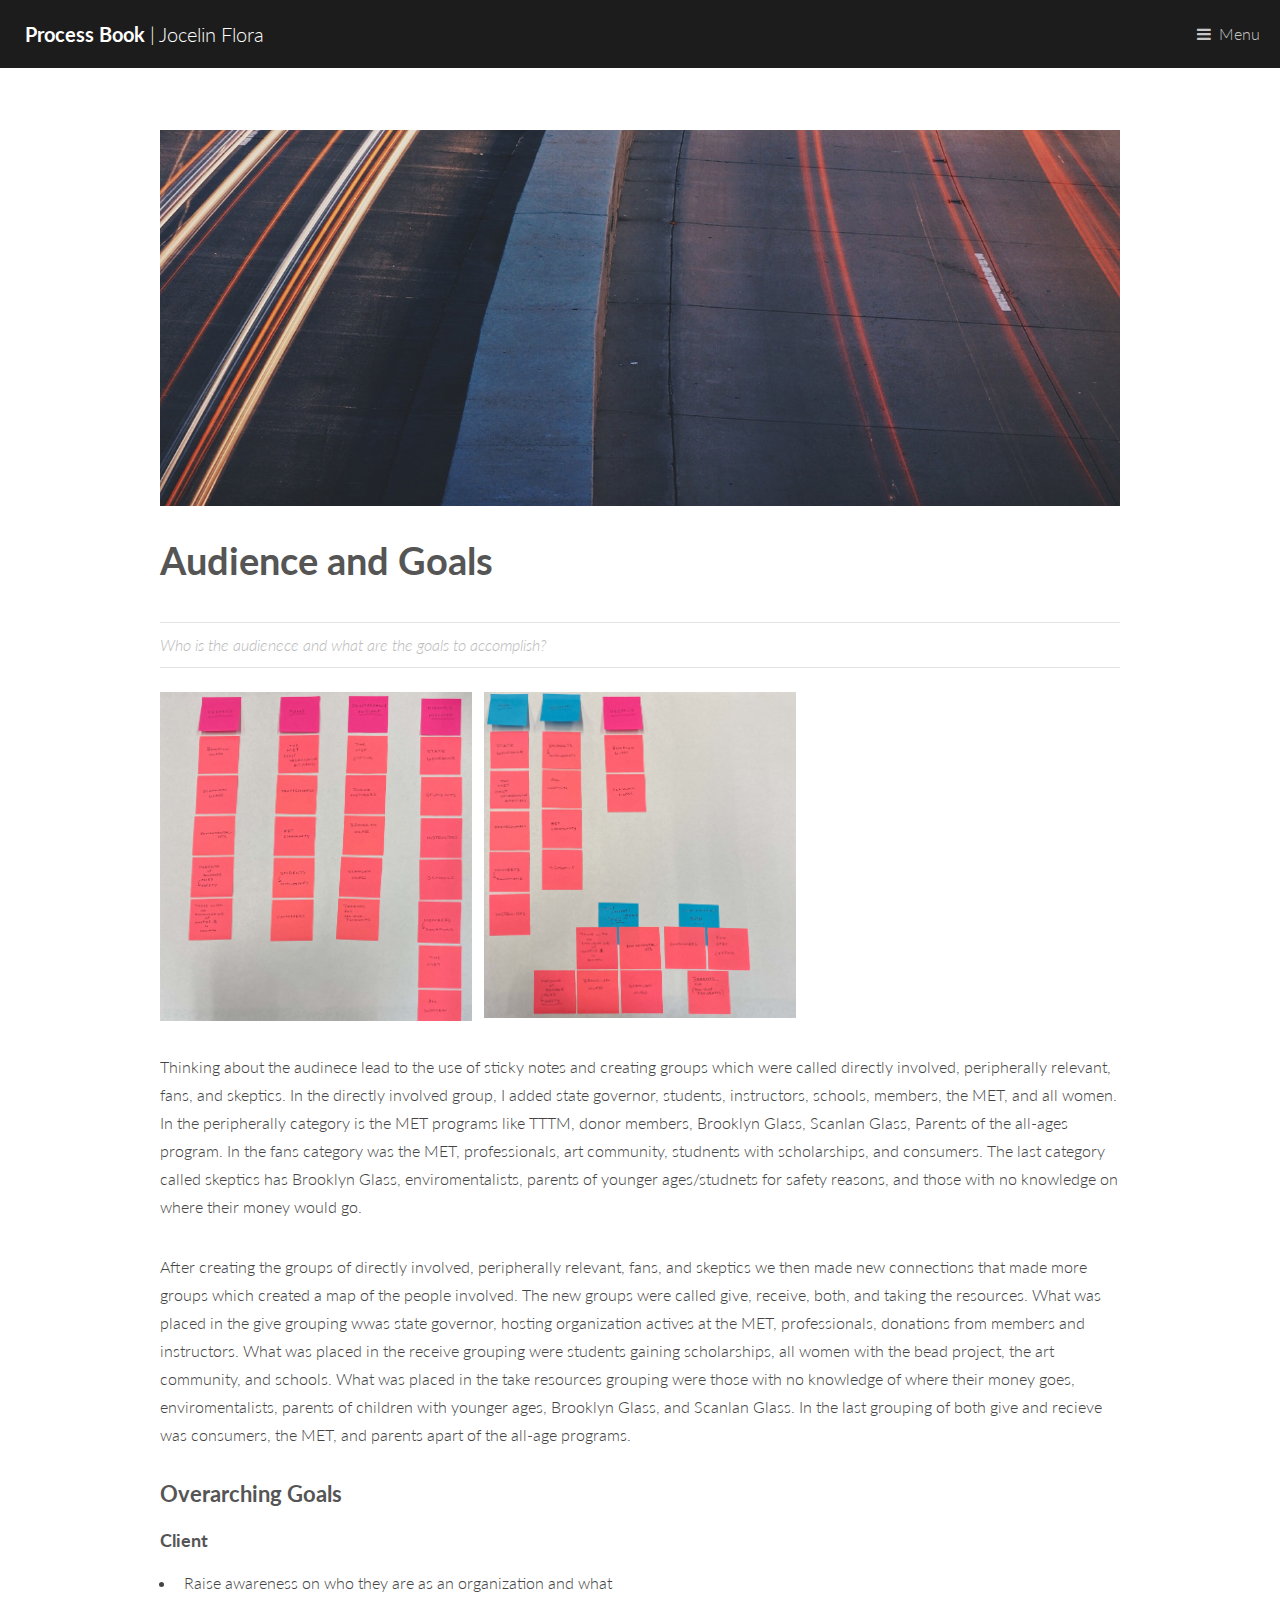
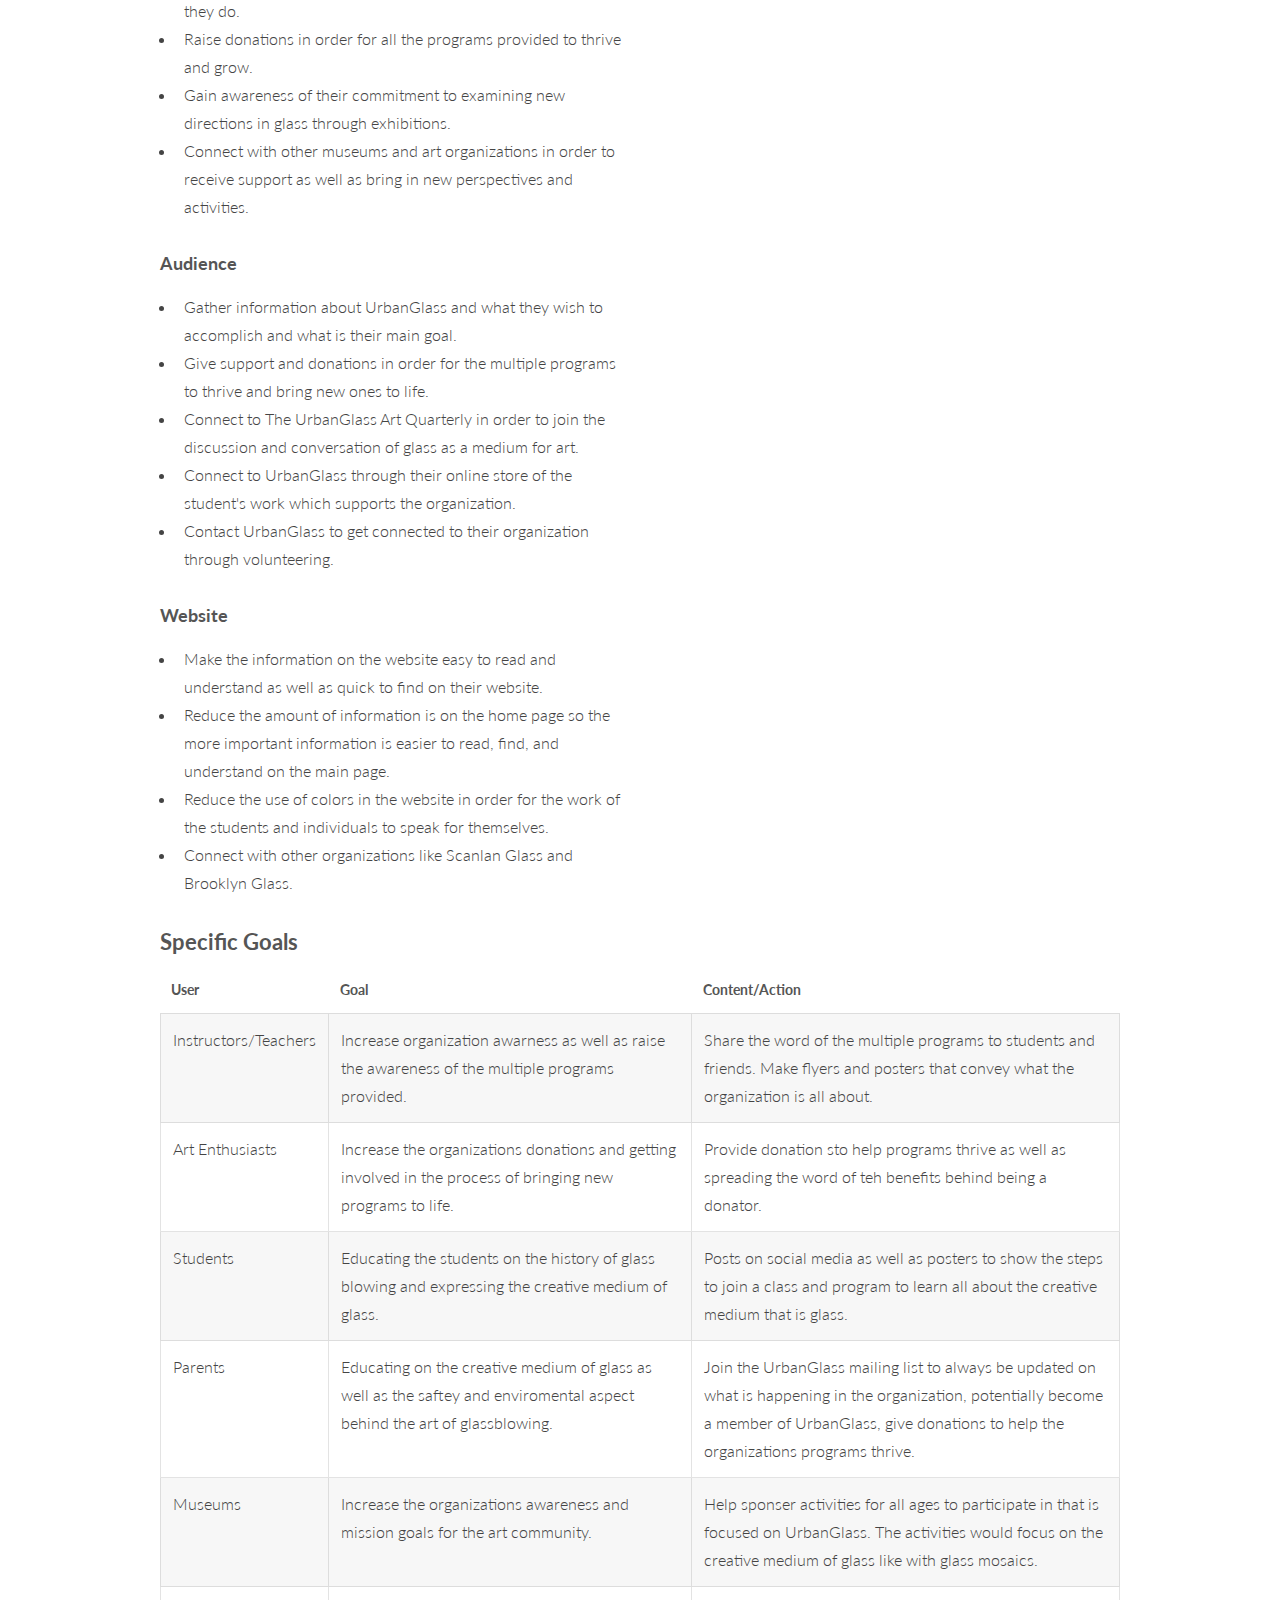
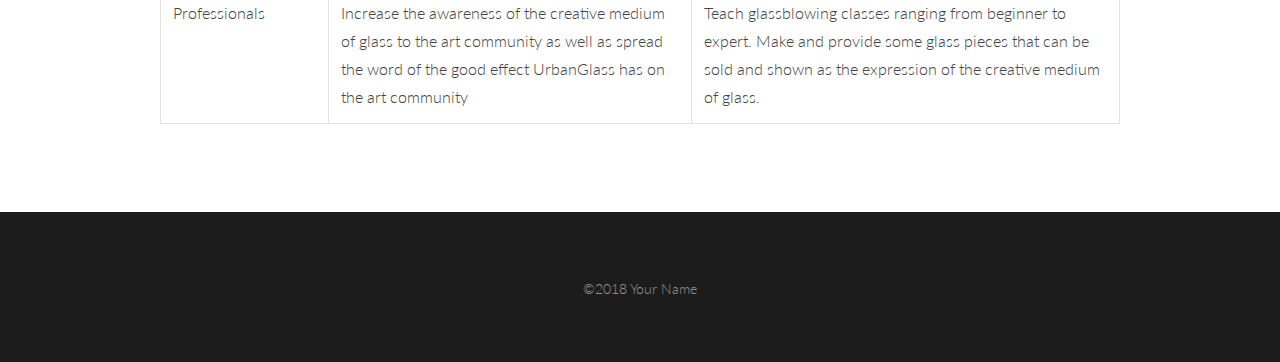
==== audience-goals.html @ 6fcb679d "updates" ====
<!DOCTYPE HTML>
<html lang="en">

<head>
	<title>Process Site Template Files</title>
	<meta charset="utf-8" />
	<meta name="viewport" content="width=device-width, initial-scale=1" />
	<link rel="stylesheet" href="assets/css/main.css" />
	<link rel="stylesheet" href="assets/css/custom.css" />
</head>

<body>

	<!-- Header -->
	<header id="header">
		<a href="index.html" class="logo"><strong>Process Book</strong> | Jocelin Flora</a>
		<nav>
			<a href="#menu">Menu</a>
		</nav>
	</header>

	<!-- Nav -->
	<nav id="menu">
		<ul class="links">
			<li><a href="index.html">Home</a></li>
			<li><a href="generic-page.html">Generic Page</a></li>
			<li><a href="elements.html">Useful Elements</a></li>
			<li><a href="design-challenge.html">Design Challenge</a></li>
			<li><a href="research.html">Research</a></li>
			<li><a href="audience-goals.html">Audience and Goals</a></li>
			<li><a href="interview.html">Interview</a></li>
			<li><a href="solution.html">Solution</a></li>
		</ul>
	</nav>

	<!-- Main -->
	<section id="main">
		<div class="inner">
			<div class="image fit">
				<img src="images/pic11.jpg" alt="" />
			</div>
			<header>
				<h1>Audience and Goals</h1>
				<p class="info">Who is the audienece and what are the goals to accomplish?</p>
			</header>

			<div class="box alt">
				<div class="row 50% uniform">
					<div class="4u"><span class="image fit"><img src="./audience/audience.jpg" alt="" /></span></div>
					<div class="4u"><span class="image fit"><img src="./audience/grouping.jpg" alt="" /></span></div>
				</div>
			</div>

			<p>Thinking about the audinece lead to the use of sticky notes and creating groups which were called
				directly involved, peripherally relevant, fans, and skeptics. In the directly involved group, I added
				state governor, students, instructors, schools, members, the MET, and all women. In the peripherally
				category is the MET programs like TTTM, donor members, Brooklyn Glass, Scanlan Glass, Parents of the
				all-ages program. In the fans category was the MET, professionals, art community, studnents with
				scholarships, and consumers. The last category called skeptics has Brooklyn Glass, enviromentalists,
				parents of younger ages/studnets for safety reasons, and those with no knowledge on where their money
				would go.
			</p>

			<p>After creating the groups of directly involved, peripherally relevant, fans, and skeptics we then made
				new connections that made more groups which created a map of the people involved. The new groups were
				called give, receive, both, and taking the resources. What was placed in the give grouping wwas state
				governor, hosting organization actives at the MET, professionals, donations from members and
				instructors. What was placed in the receive grouping were students gaining scholarships, all women with
				the bead project, the art community, and schools. What was placed in the take resources grouping were
				those with no knowledge of where their money goes, enviromentalists, parents of children with younger
				ages, Brooklyn Glass, and Scanlan Glass. In the last grouping of both give and recieve was consumers,
				the MET, and parents apart of the all-age programs.
			</p>

			<h3>Overarching Goals</h3>
			<div class="row">
				<div class="6u 12u$(xsmall)">

					<h4>Client</h4>
					<ul>
						<li>Raise awareness on who they are as an organization and what they do.</li>
						<li>Raise donations in order for all the programs provided to thrive and grow.</li>
						<li>Gain awareness of their commitment to examining new directions in glass through exhibitions.
						</li>
						<li>Connect with other museums and art organizations in order to receive support as well as
							bring in new perspectives and activities.</li>
					</ul>
					<h4>Audience</h4>
					<ul>
						<li>Gather information about UrbanGlass and what they wish to accomplish and what is their main
							goal. </li>
						<li>Give support and donations in order for the multiple programs to thrive and bring new ones
							to life. </li>
						<li>Connect to The UrbanGlass Art Quarterly in order to join the discussion and conversation of
							glass as a medium for art. </li>
						<li>Connect to UrbanGlass through their online store of the student's work which supports the
							organization.</li>
						<li>Contact UrbanGlass to get connected to their organization through volunteering.</li>
					</ul>
					<h4>Website</h4>
					<ul>
						<li>Make the information on the website easy to read and understand as well as quick to find on
							their website. </li>
						<li>Reduce the amount of information is on the home page so the more important information is
							easier to read, find, and understand on the main page.</li>
						<li>Reduce the use of colors in the website in order for the work of the students and
							individuals to speak for themselves.</li>
						<li>Connect with other organizations like Scanlan Glass and Brooklyn Glass.</li>
					</ul>
				</div>
			</div>

			<h3>Specific Goals</h3>
			<div class="table-wrapper">
				<table class="alt">
					<thead>
						<tr>
							<th>User</th>
							<th>Goal</th>
							<th>Content/Action</th>
						</tr>
					</thead>
					<tbody>
						<tr>
							<td>Instructors/Teachers</td>
							<td>Increase organization awarness as well as raise the awareness of the multiple programs
								provided.</td>
							<td>Share the word of the multiple programs to students and friends. Make flyers and posters
								that convey what the organization is all about.</td>
						</tr>
						<tr>
							<td>Art Enthusiasts</td>
							<td>Increase the organizations donations and getting involved in the process of bringing new
								programs to life.</td>
							<td>Provide donation sto help programs thrive as well as spreading the word of teh benefits
								behind being a donator.</td>
						</tr>
						<tr>
							<td>Students</td>
							<td>Educating the students on the history of glass blowing and expressing the creative
								medium of glass.</td>
							<td>Posts on social media as well as posters to show the steps to join a class and program
								to learn all about the creative medium that is glass.</td>
						</tr>
						<tr>
							<td>Parents</td>
							<td>Educating on the creative medium of glass as well as the saftey and enviromental aspect
								behind the art of glassblowing.</td>
							<td>Join the UrbanGlass mailing list to always be updated on what is happening in the
								organization, potentially become a member of UrbanGlass, give donations to help the
								organizations programs thrive.</td>
						</tr>
						<tr>
							<td>Museums</td>
							<td>Increase the organizations awareness and mission goals for the art community.</td>
							<td>Help sponser activities for all ages to participate in that is focused on UrbanGlass.
								The activities would focus on the creative medium of glass like with glass mosaics.</td>
						</tr>
						<tr>
							<td>Professionals</td>
							<td>Increase the awareness of the creative medium of glass to the art community as well as
								spread the word of the good effect UrbanGlass has on the art community</td>
							<td>Teach glassblowing classes ranging from beginner to expert. Make and provide some glass
								pieces that can be sold and shown as the expression of the creative medium of glass.
							</td>
						</tr>
					</tbody>
					<tfoot>
						<tr>
							<td colspan="2"></td>
						</tr>
					</tfoot>
				</table>
			</div>
	</section>

	<!-- Footer -->
	<footer id="footer">
		<div class="copyright">
			&copy;2018 Your Name
		</div>
	</footer>

	<!-- Scripts -->
	<script src="assets/js/jquery.min.js"></script>
	<script src="assets/js/jquery.scrolly.min.js"></script>
	<script src="assets/js/skel.min.js"></script>
	<script src="assets/js/util.js"></script>
	<script src="assets/js/main.js"></script>

</body>

</html>
---- assets/css/main.css ----
@charset "UTF-8";
@import url(font-awesome.min.css);

/* If you want to change the typefaces being used. The first thing to do is change the font link below.
Then, you have to go through the css file to rename the fonts. The easist way is to find the rules in here
or by using the web inspector in the browser. Then, rewrite the css rules in the "custom.css" file. They will
take precedence the ones in this file. */
@import url("https://fonts.googleapis.com/css?family=Lato:300,700,300italic,700italic");

/* Reset */

	html, body, div, span, applet, object, iframe, h1, h2, h3, h4, h5, h6, p, blockquote, pre, a, abbr, acronym, address, big, cite, code, del, dfn, em, img, ins, kbd, q, s, samp, small, strike, strong, sub, sup, tt, var, b, u, i, center, dl, dt, dd, ol, ul, li, fieldset, form, label, legend, table, caption, tbody, tfoot, thead, tr, th, td, article, aside, canvas, details, embed, figure, figcaption, footer, header, hgroup, menu, nav, output, ruby, section, summary, time, mark, audio, video {
		margin: 0;
		padding: 0;
		border: 0;
		font-size: 100%;
		font: inherit;
		vertical-align: baseline;
	}

	.question{
		font-style: bold;
	}

	.UrbanGlass img{
		width: 100%;
		height: auto;
		border-radius: 10px;
	}

	article, aside, details, figcaption, figure, footer, header, hgroup, menu, nav, section {
		display: block;
	}

	body {
		line-height: 1;
	}

	ol, ul {
		list-style: none;
	}

	blockquote, q {
		quotes: none;
	}

	blockquote:before, blockquote:after, q:before, q:after {
		content: '';
		content: none;
	}

	table {
		border-collapse: collapse;
		border-spacing: 0;
	}

	body {
		-webkit-text-size-adjust: none;
	}

/* Box Model */

	*, *:before, *:after {
		-moz-box-sizing: border-box;
		-webkit-box-sizing: border-box;
		box-sizing: border-box;
	}

/* Containers */

	.container {
		margin-left: auto;
		margin-right: auto;
	}

	.container.\31 25\25 {
		width: 100%;
		max-width: 100em;
		min-width: 80em;
	}

	.container.\37 5\25 {
		width: 60em;
	}

	.container.\35 0\25 {
		width: 40em;
	}

	.container.\32 5\25 {
		width: 20em;
	}

	.container {
		width: 80em;
	}

	@media screen and (max-width: 1680px) {

		.container.\31 25\25 {
			width: 100%;
			max-width: 100em;
			min-width: 80em;
		}

		.container.\37 5\25 {
			width: 60em;
		}

		.container.\35 0\25 {
			width: 40em;
		}

		.container.\32 5\25 {
			width: 20em;
		}

		.container {
			width: 80em;
		}

	}

	@media screen and (max-width: 1280px) {

		.container.\31 25\25 {
			width: 100%;
			max-width: 81.25em;
			min-width: 65em;
		}

		.container.\37 5\25 {
			width: 48.75em;
		}

		.container.\35 0\25 {
			width: 32.5em;
		}

		.container.\32 5\25 {
			width: 16.25em;
		}

		.container {
			width: 65em;
		}

	}

	@media screen and (max-width: 980px) {

		.container.\31 25\25 {
			width: 100%;
			max-width: 112.5%;
			min-width: 90%;
		}

		.container.\37 5\25 {
			width: 67.5%;
		}

		.container.\35 0\25 {
			width: 45%;
		}

		.container.\32 5\25 {
			width: 22.5%;
		}

		.container {
			width: 90%;
		}

	}

	@media screen and (max-width: 736px) {

		.container.\31 25\25 {
			width: 100%;
			max-width: 112.5%;
			min-width: 90%;
		}

		.container.\37 5\25 {
			width: 67.5%;
		}

		.container.\35 0\25 {
			width: 45%;
		}

		.container.\32 5\25 {
			width: 22.5%;
		}

		.container {
			width: 90% !important;
		}

	}

	@media screen and (max-width: 480px) {

		.container.\31 25\25 {
			width: 100%;
			max-width: 112.5%;
			min-width: 90%;
		}

		.container.\37 5\25 {
			width: 67.5%;
		}

		.container.\35 0\25 {
			width: 45%;
		}

		.container.\32 5\25 {
			width: 22.5%;
		}

		.container {
			width: 90% !important;
		}

	}

/* Grid */

	.row {
		border-bottom: solid 1px transparent;
		-moz-box-sizing: border-box;
		-webkit-box-sizing: border-box;
		box-sizing: border-box;
	}

	.row > * {
		float: left;
		-moz-box-sizing: border-box;
		-webkit-box-sizing: border-box;
		box-sizing: border-box;
	}

	.row:after, .row:before {
		content: '';
		display: block;
		clear: both;
		height: 0;
	}

	.row.uniform > * > :first-child {
		margin-top: 0;
	}

	.row.uniform > * > :last-child {
		margin-bottom: 0;
	}

	.row.\30 \25 > * {
		padding: 0 0 0 0em;
	}

	.row.\30 \25 {
		margin: 0 0 -1px 0em;
	}

	.row.uniform.\30 \25 > * {
		padding: 0em 0 0 0em;
	}

	.row.uniform.\30 \25 {
		margin: 0em 0 -1px 0em;
	}

	.row > * {
		padding: 0 0 0 2em;
	}

	.row {
		margin: 0 0 -1px -2em;
	}

	.row.uniform > * {
		padding: 2em 0 0 2em;
	}

	.row.uniform {
		margin: -2em 0 -1px -2em;
	}

	.row.\32 00\25 > * {
		padding: 0 0 0 4em;
	}

	.row.\32 00\25 {
		margin: 0 0 -1px -4em;
	}

	.row.uniform.\32 00\25 > * {
		padding: 4em 0 0 4em;
	}

	.row.uniform.\32 00\25 {
		margin: -4em 0 -1px -4em;
	}

	.row.\31 50\25 > * {
		padding: 0 0 0 3em;
	}

	.row.\31 50\25 {
		margin: 0 0 -1px -3em;
	}

	.row.uniform.\31 50\25 > * {
		padding: 3em 0 0 3em;
	}

	.row.uniform.\31 50\25 {
		margin: -3em 0 -1px -3em;
	}

	.row.\35 0\25 > * {
		padding: 0 0 0 1em;
	}

	.row.\35 0\25 {
		margin: 0 0 -1px -1em;
	}

	.row.uniform.\35 0\25 > * {
		padding: 1em 0 0 1em;
	}

	.row.uniform.\35 0\25 {
		margin: -1em 0 -1px -1em;
	}

	.row.\32 5\25 > * {
		padding: 0 0 0 0.5em;
	}

	.row.\32 5\25 {
		margin: 0 0 -1px -0.5em;
	}

	.row.uniform.\32 5\25 > * {
		padding: 0.5em 0 0 0.5em;
	}

	.row.uniform.\32 5\25 {
		margin: -0.5em 0 -1px -0.5em;
	}

	.\31 2u, .\31 2u\24 {
		width: 100%;
		clear: none;
		margin-left: 0;
	}

	.\31 1u, .\31 1u\24 {
		width: 91.6666666667%;
		clear: none;
		margin-left: 0;
	}

	.\31 0u, .\31 0u\24 {
		width: 83.3333333333%;
		clear: none;
		margin-left: 0;
	}

	.\39 u, .\39 u\24 {
		width: 75%;
		clear: none;
		margin-left: 0;
	}

	.\38 u, .\38 u\24 {
		width: 66.6666666667%;
		clear: none;
		margin-left: 0;
	}

	.\37 u, .\37 u\24 {
		width: 58.3333333333%;
		clear: none;
		margin-left: 0;
	}

	.\36 u, .\36 u\24 {
		width: 50%;
		clear: none;
		margin-left: 0;
	}

	.\35 u, .\35 u\24 {
		width: 41.6666666667%;
		clear: none;
		margin-left: 0;
	}

	.\34 u, .\34 u\24 {
		width: 33.3333333333%;
		clear: none;
		margin-left: 0;
	}

	.\33 u, .\33 u\24 {
		width: 25%;
		clear: none;
		margin-left: 0;
	}

	.\32 u, .\32 u\24 {
		width: 16.6666666667%;
		clear: none;
		margin-left: 0;
	}

	.\31 u, .\31 u\24 {
		width: 8.3333333333%;
		clear: none;
		margin-left: 0;
	}

	.\31 2u\24 + *,
	.\31 1u\24 + *,
	.\31 0u\24 + *,
	.\39 u\24 + *,
	.\38 u\24 + *,
	.\37 u\24 + *,
	.\36 u\24 + *,
	.\35 u\24 + *,
	.\34 u\24 + *,
	.\33 u\24 + *,
	.\32 u\24 + *,
	.\31 u\24 + * {
		clear: left;
	}

	.\-11u {
		margin-left: 91.66667%;
	}

	.\-10u {
		margin-left: 83.33333%;
	}

	.\-9u {
		margin-left: 75%;
	}

	.\-8u {
		margin-left: 66.66667%;
	}

	.\-7u {
		margin-left: 58.33333%;
	}

	.\-6u {
		margin-left: 50%;
	}

	.\-5u {
		margin-left: 41.66667%;
	}

	.\-4u {
		margin-left: 33.33333%;
	}

	.\-3u {
		margin-left: 25%;
	}

	.\-2u {
		margin-left: 16.66667%;
	}

	.\-1u {
		margin-left: 8.33333%;
	}

	@media screen and (max-width: 1680px) {

		.row > * {
			padding: 0 0 0 2em;
		}

		.row {
			margin: 0 0 -1px -2em;
		}

		.row.uniform > * {
			padding: 2em 0 0 2em;
		}

		.row.uniform {
			margin: -2em 0 -1px -2em;
		}

		.row.\32 00\25 > * {
			padding: 0 0 0 4em;
		}

		.row.\32 00\25 {
			margin: 0 0 -1px -4em;
		}

		.row.uniform.\32 00\25 > * {
			padding: 4em 0 0 4em;
		}

		.row.uniform.\32 00\25 {
			margin: -4em 0 -1px -4em;
		}

		.row.\31 50\25 > * {
			padding: 0 0 0 3em;
		}

		.row.\31 50\25 {
			margin: 0 0 -1px -3em;
		}

		.row.uniform.\31 50\25 > * {
			padding: 3em 0 0 3em;
		}

		.row.uniform.\31 50\25 {
			margin: -3em 0 -1px -3em;
		}

		.row.\35 0\25 > * {
			padding: 0 0 0 1em;
		}

		.row.\35 0\25 {
			margin: 0 0 -1px -1em;
		}

		.row.uniform.\35 0\25 > * {
			padding: 1em 0 0 1em;
		}

		.row.uniform.\35 0\25 {
			margin: -1em 0 -1px -1em;
		}

		.row.\32 5\25 > * {
			padding: 0 0 0 0.5em;
		}

		.row.\32 5\25 {
			margin: 0 0 -1px -0.5em;
		}

		.row.uniform.\32 5\25 > * {
			padding: 0.5em 0 0 0.5em;
		}

		.row.uniform.\32 5\25 {
			margin: -0.5em 0 -1px -0.5em;
		}

		.\31 2u\28xlarge\29, .\31 2u\24\28xlarge\29 {
			width: 100%;
			clear: none;
			margin-left: 0;
		}

		.\31 1u\28xlarge\29, .\31 1u\24\28xlarge\29 {
			width: 91.6666666667%;
			clear: none;
			margin-left: 0;
		}

		.\31 0u\28xlarge\29, .\31 0u\24\28xlarge\29 {
			width: 83.3333333333%;
			clear: none;
			margin-left: 0;
		}

		.\39 u\28xlarge\29, .\39 u\24\28xlarge\29 {
			width: 75%;
			clear: none;
			margin-left: 0;
		}

		.\38 u\28xlarge\29, .\38 u\24\28xlarge\29 {
			width: 66.6666666667%;
			clear: none;
			margin-left: 0;
		}

		.\37 u\28xlarge\29, .\37 u\24\28xlarge\29 {
			width: 58.3333333333%;
			clear: none;
			margin-left: 0;
		}

		.\36 u\28xlarge\29, .\36 u\24\28xlarge\29 {
			width: 50%;
			clear: none;
			margin-left: 0;
		}

		.\35 u\28xlarge\29, .\35 u\24\28xlarge\29 {
			width: 41.6666666667%;
			clear: none;
			margin-left: 0;
		}

		.\34 u\28xlarge\29, .\34 u\24\28xlarge\29 {
			width: 33.3333333333%;
			clear: none;
			margin-left: 0;
		}

		.\33 u\28xlarge\29, .\33 u\24\28xlarge\29 {
			width: 25%;
			clear: none;
			margin-left: 0;
		}

		.\32 u\28xlarge\29, .\32 u\24\28xlarge\29 {
			width: 16.6666666667%;
			clear: none;
			margin-left: 0;
		}

		.\31 u\28xlarge\29, .\31 u\24\28xlarge\29 {
			width: 8.3333333333%;
			clear: none;
			margin-left: 0;
		}

		.\31 2u\24\28xlarge\29 + *,
		.\31 1u\24\28xlarge\29 + *,
		.\31 0u\24\28xlarge\29 + *,
		.\39 u\24\28xlarge\29 + *,
		.\38 u\24\28xlarge\29 + *,
		.\37 u\24\28xlarge\29 + *,
		.\36 u\24\28xlarge\29 + *,
		.\35 u\24\28xlarge\29 + *,
		.\34 u\24\28xlarge\29 + *,
		.\33 u\24\28xlarge\29 + *,
		.\32 u\24\28xlarge\29 + *,
		.\31 u\24\28xlarge\29 + * {
			clear: left;
		}

		.\-11u\28xlarge\29 {
			margin-left: 91.66667%;
		}

		.\-10u\28xlarge\29 {
			margin-left: 83.33333%;
		}

		.\-9u\28xlarge\29 {
			margin-left: 75%;
		}

		.\-8u\28xlarge\29 {
			margin-left: 66.66667%;
		}

		.\-7u\28xlarge\29 {
			margin-left: 58.33333%;
		}

		.\-6u\28xlarge\29 {
			margin-left: 50%;
		}

		.\-5u\28xlarge\29 {
			margin-left: 41.66667%;
		}

		.\-4u\28xlarge\29 {
			margin-left: 33.33333%;
		}

		.\-3u\28xlarge\29 {
			margin-left: 25%;
		}

		.\-2u\28xlarge\29 {
			margin-left: 16.66667%;
		}

		.\-1u\28xlarge\29 {
			margin-left: 8.33333%;
		}

	}

	@media screen and (max-width: 1280px) {

		.row > * {
			padding: 0 0 0 1.5em;
		}

		.row {
			margin: 0 0 -1px -1.5em;
		}

		.row.uniform > * {
			padding: 1.5em 0 0 1.5em;
		}

		.row.uniform {
			margin: -1.5em 0 -1px -1.5em;
		}

		.row.\32 00\25 > * {
			padding: 0 0 0 3em;
		}

		.row.\32 00\25 {
			margin: 0 0 -1px -3em;
		}

		.row.uniform.\32 00\25 > * {
			padding: 3em 0 0 3em;
		}

		.row.uniform.\32 00\25 {
			margin: -3em 0 -1px -3em;
		}

		.row.\31 50\25 > * {
			padding: 0 0 0 2.25em;
		}

		.row.\31 50\25 {
			margin: 0 0 -1px -2.25em;
		}

		.row.uniform.\31 50\25 > * {
			padding: 2.25em 0 0 2.25em;
		}

		.row.uniform.\31 50\25 {
			margin: -2.25em 0 -1px -2.25em;
		}

		.row.\35 0\25 > * {
			padding: 0 0 0 0.75em;
		}

		.row.\35 0\25 {
			margin: 0 0 -1px -0.75em;
		}

		.row.uniform.\35 0\25 > * {
			padding: 0.75em 0 0 0.75em;
		}

		.row.uniform.\35 0\25 {
			margin: -0.75em 0 -1px -0.75em;
		}

		.row.\32 5\25 > * {
			padding: 0 0 0 0.375em;
		}

		.row.\32 5\25 {
			margin: 0 0 -1px -0.375em;
		}

		.row.uniform.\32 5\25 > * {
			padding: 0.375em 0 0 0.375em;
		}

		.row.uniform.\32 5\25 {
			margin: -0.375em 0 -1px -0.375em;
		}

		.\31 2u\28large\29, .\31 2u\24\28large\29 {
			width: 100%;
			clear: none;
			margin-left: 0;
		}

		.\31 1u\28large\29, .\31 1u\24\28large\29 {
			width: 91.6666666667%;
			clear: none;
			margin-left: 0;
		}

		.\31 0u\28large\29, .\31 0u\24\28large\29 {
			width: 83.3333333333%;
			clear: none;
			margin-left: 0;
		}

		.\39 u\28large\29, .\39 u\24\28large\29 {
			width: 75%;
			clear: none;
			margin-left: 0;
		}

		.\38 u\28large\29, .\38 u\24\28large\29 {
			width: 66.6666666667%;
			clear: none;
			margin-left: 0;
		}

		.\37 u\28large\29, .\37 u\24\28large\29 {
			width: 58.3333333333%;
			clear: none;
			margin-left: 0;
		}

		.\36 u\28large\29, .\36 u\24\28large\29 {
			width: 50%;
			clear: none;
			margin-left: 0;
		}

		.\35 u\28large\29, .\35 u\24\28large\29 {
			width: 41.6666666667%;
			clear: none;
			margin-left: 0;
		}

		.\34 u\28large\29, .\34 u\24\28large\29 {
			width: 33.3333333333%;
			clear: none;
			margin-left: 0;
		}

		.\33 u\28large\29, .\33 u\24\28large\29 {
			width: 25%;
			clear: none;
			margin-left: 0;
		}

		.\32 u\28large\29, .\32 u\24\28large\29 {
			width: 16.6666666667%;
			clear: none;
			margin-left: 0;
		}

		.\31 u\28large\29, .\31 u\24\28large\29 {
			width: 8.3333333333%;
			clear: none;
			margin-left: 0;
		}

		.\31 2u\24\28large\29 + *,
		.\31 1u\24\28large\29 + *,
		.\31 0u\24\28large\29 + *,
		.\39 u\24\28large\29 + *,
		.\38 u\24\28large\29 + *,
		.\37 u\24\28large\29 + *,
		.\36 u\24\28large\29 + *,
		.\35 u\24\28large\29 + *,
		.\34 u\24\28large\29 + *,
		.\33 u\24\28large\29 + *,
		.\32 u\24\28large\29 + *,
		.\31 u\24\28large\29 + * {
			clear: left;
		}

		.\-11u\28large\29 {
			margin-left: 91.66667%;
		}

		.\-10u\28large\29 {
			margin-left: 83.33333%;
		}

		.\-9u\28large\29 {
			margin-left: 75%;
		}

		.\-8u\28large\29 {
			margin-left: 66.66667%;
		}

		.\-7u\28large\29 {
			margin-left: 58.33333%;
		}

		.\-6u\28large\29 {
			margin-left: 50%;
		}

		.\-5u\28large\29 {
			margin-left: 41.66667%;
		}

		.\-4u\28large\29 {
			margin-left: 33.33333%;
		}

		.\-3u\28large\29 {
			margin-left: 25%;
		}

		.\-2u\28large\29 {
			margin-left: 16.66667%;
		}

		.\-1u\28large\29 {
			margin-left: 8.33333%;
		}

	}

	@media screen and (max-width: 980px) {

		.row > * {
			padding: 0 0 0 1.5em;
		}

		.row {
			margin: 0 0 -1px -1.5em;
		}

		.row.uniform > * {
			padding: 1.5em 0 0 1.5em;
		}

		.row.uniform {
			margin: -1.5em 0 -1px -1.5em;
		}

		.row.\32 00\25 > * {
			padding: 0 0 0 3em;
		}

		.row.\32 00\25 {
			margin: 0 0 -1px -3em;
		}

		.row.uniform.\32 00\25 > * {
			padding: 3em 0 0 3em;
		}

		.row.uniform.\32 00\25 {
			margin: -3em 0 -1px -3em;
		}

		.row.\31 50\25 > * {
			padding: 0 0 0 2.25em;
		}

		.row.\31 50\25 {
			margin: 0 0 -1px -2.25em;
		}

		.row.uniform.\31 50\25 > * {
			padding: 2.25em 0 0 2.25em;
		}

		.row.uniform.\31 50\25 {
			margin: -2.25em 0 -1px -2.25em;
		}

		.row.\35 0\25 > * {
			padding: 0 0 0 0.75em;
		}

		.row.\35 0\25 {
			margin: 0 0 -1px -0.75em;
		}

		.row.uniform.\35 0\25 > * {
			padding: 0.75em 0 0 0.75em;
		}

		.row.uniform.\35 0\25 {
			margin: -0.75em 0 -1px -0.75em;
		}

		.row.\32 5\25 > * {
			padding: 0 0 0 0.375em;
		}

		.row.\32 5\25 {
			margin: 0 0 -1px -0.375em;
		}

		.row.uniform.\32 5\25 > * {
			padding: 0.375em 0 0 0.375em;
		}

		.row.uniform.\32 5\25 {
			margin: -0.375em 0 -1px -0.375em;
		}

		.\31 2u\28medium\29, .\31 2u\24\28medium\29 {
			width: 100%;
			clear: none;
			margin-left: 0;
		}

		.\31 1u\28medium\29, .\31 1u\24\28medium\29 {
			width: 91.6666666667%;
			clear: none;
			margin-left: 0;
		}

		.\31 0u\28medium\29, .\31 0u\24\28medium\29 {
			width: 83.3333333333%;
			clear: none;
			margin-left: 0;
		}

		.\39 u\28medium\29, .\39 u\24\28medium\29 {
			width: 75%;
			clear: none;
			margin-left: 0;
		}

		.\38 u\28medium\29, .\38 u\24\28medium\29 {
			width: 66.6666666667%;
			clear: none;
			margin-left: 0;
		}

		.\37 u\28medium\29, .\37 u\24\28medium\29 {
			width: 58.3333333333%;
			clear: none;
			margin-left: 0;
		}

		.\36 u\28medium\29, .\36 u\24\28medium\29 {
			width: 50%;
			clear: none;
			margin-left: 0;
		}

		.\35 u\28medium\29, .\35 u\24\28medium\29 {
			width: 41.6666666667%;
			clear: none;
			margin-left: 0;
		}

		.\34 u\28medium\29, .\34 u\24\28medium\29 {
			width: 33.3333333333%;
			clear: none;
			margin-left: 0;
		}

		.\33 u\28medium\29, .\33 u\24\28medium\29 {
			width: 25%;
			clear: none;
			margin-left: 0;
		}

		.\32 u\28medium\29, .\32 u\24\28medium\29 {
			width: 16.6666666667%;
			clear: none;
			margin-left: 0;
		}

		.\31 u\28medium\29, .\31 u\24\28medium\29 {
			width: 8.3333333333%;
			clear: none;
			margin-left: 0;
		}

		.\31 2u\24\28medium\29 + *,
		.\31 1u\24\28medium\29 + *,
		.\31 0u\24\28medium\29 + *,
		.\39 u\24\28medium\29 + *,
		.\38 u\24\28medium\29 + *,
		.\37 u\24\28medium\29 + *,
		.\36 u\24\28medium\29 + *,
		.\35 u\24\28medium\29 + *,
		.\34 u\24\28medium\29 + *,
		.\33 u\24\28medium\29 + *,
		.\32 u\24\28medium\29 + *,
		.\31 u\24\28medium\29 + * {
			clear: left;
		}

		.\-11u\28medium\29 {
			margin-left: 91.66667%;
		}

		.\-10u\28medium\29 {
			margin-left: 83.33333%;
		}

		.\-9u\28medium\29 {
			margin-left: 75%;
		}

		.\-8u\28medium\29 {
			margin-left: 66.66667%;
		}

		.\-7u\28medium\29 {
			margin-left: 58.33333%;
		}

		.\-6u\28medium\29 {
			margin-left: 50%;
		}

		.\-5u\28medium\29 {
			margin-left: 41.66667%;
		}

		.\-4u\28medium\29 {
			margin-left: 33.33333%;
		}

		.\-3u\28medium\29 {
			margin-left: 25%;
		}

		.\-2u\28medium\29 {
			margin-left: 16.66667%;
		}

		.\-1u\28medium\29 {
			margin-left: 8.33333%;
		}

	}

	@media screen and (max-width: 736px) {

		.row > * {
			padding: 0 0 0 1.25em;
		}

		.row {
			margin: 0 0 -1px -1.25em;
		}

		.row.uniform > * {
			padding: 1.25em 0 0 1.25em;
		}

		.row.uniform {
			margin: -1.25em 0 -1px -1.25em;
		}

		.row.\32 00\25 > * {
			padding: 0 0 0 2.5em;
		}

		.row.\32 00\25 {
			margin: 0 0 -1px -2.5em;
		}

		.row.uniform.\32 00\25 > * {
			padding: 2.5em 0 0 2.5em;
		}

		.row.uniform.\32 00\25 {
			margin: -2.5em 0 -1px -2.5em;
		}

		.row.\31 50\25 > * {
			padding: 0 0 0 1.875em;
		}

		.row.\31 50\25 {
			margin: 0 0 -1px -1.875em;
		}

		.row.uniform.\31 50\25 > * {
			padding: 1.875em 0 0 1.875em;
		}

		.row.uniform.\31 50\25 {
			margin: -1.875em 0 -1px -1.875em;
		}

		.row.\35 0\25 > * {
			padding: 0 0 0 0.625em;
		}

		.row.\35 0\25 {
			margin: 0 0 -1px -0.625em;
		}

		.row.uniform.\35 0\25 > * {
			padding: 0.625em 0 0 0.625em;
		}

		.row.uniform.\35 0\25 {
			margin: -0.625em 0 -1px -0.625em;
		}

		.row.\32 5\25 > * {
			padding: 0 0 0 0.3125em;
		}

		.row.\32 5\25 {
			margin: 0 0 -1px -0.3125em;
		}

		.row.uniform.\32 5\25 > * {
			padding: 0.3125em 0 0 0.3125em;
		}

		.row.uniform.\32 5\25 {
			margin: -0.3125em 0 -1px -0.3125em;
		}

		.\31 2u\28small\29, .\31 2u\24\28small\29 {
			width: 100%;
			clear: none;
			margin-left: 0;
		}

		.\31 1u\28small\29, .\31 1u\24\28small\29 {
			width: 91.6666666667%;
			clear: none;
			margin-left: 0;
		}

		.\31 0u\28small\29, .\31 0u\24\28small\29 {
			width: 83.3333333333%;
			clear: none;
			margin-left: 0;
		}

		.\39 u\28small\29, .\39 u\24\28small\29 {
			width: 75%;
			clear: none;
			margin-left: 0;
		}

		.\38 u\28small\29, .\38 u\24\28small\29 {
			width: 66.6666666667%;
			clear: none;
			margin-left: 0;
		}

		.\37 u\28small\29, .\37 u\24\28small\29 {
			width: 58.3333333333%;
			clear: none;
			margin-left: 0;
		}

		.\36 u\28small\29, .\36 u\24\28small\29 {
			width: 50%;
			clear: none;
			margin-left: 0;
		}

		.\35 u\28small\29, .\35 u\24\28small\29 {
			width: 41.6666666667%;
			clear: none;
			margin-left: 0;
		}

		.\34 u\28small\29, .\34 u\24\28small\29 {
			width: 33.3333333333%;
			clear: none;
			margin-left: 0;
		}

		.\33 u\28small\29, .\33 u\24\28small\29 {
			width: 25%;
			clear: none;
			margin-left: 0;
		}

		.\32 u\28small\29, .\32 u\24\28small\29 {
			width: 16.6666666667%;
			clear: none;
			margin-left: 0;
		}

		.\31 u\28small\29, .\31 u\24\28small\29 {
			width: 8.3333333333%;
			clear: none;
			margin-left: 0;
		}

		.\31 2u\24\28small\29 + *,
		.\31 1u\24\28small\29 + *,
		.\31 0u\24\28small\29 + *,
		.\39 u\24\28small\29 + *,
		.\38 u\24\28small\29 + *,
		.\37 u\24\28small\29 + *,
		.\36 u\24\28small\29 + *,
		.\35 u\24\28small\29 + *,
		.\34 u\24\28small\29 + *,
		.\33 u\24\28small\29 + *,
		.\32 u\24\28small\29 + *,
		.\31 u\24\28small\29 + * {
			clear: left;
		}

		.\-11u\28small\29 {
			margin-left: 91.66667%;
		}

		.\-10u\28small\29 {
			margin-left: 83.33333%;
		}

		.\-9u\28small\29 {
			margin-left: 75%;
		}

		.\-8u\28small\29 {
			margin-left: 66.66667%;
		}

		.\-7u\28small\29 {
			margin-left: 58.33333%;
		}

		.\-6u\28small\29 {
			margin-left: 50%;
		}

		.\-5u\28small\29 {
			margin-left: 41.66667%;
		}

		.\-4u\28small\29 {
			margin-left: 33.33333%;
		}

		.\-3u\28small\29 {
			margin-left: 25%;
		}

		.\-2u\28small\29 {
			margin-left: 16.66667%;
		}

		.\-1u\28small\29 {
			margin-left: 8.33333%;
		}

	}

	@media screen and (max-width: 480px) {

		.row > * {
			padding: 0 0 0 1.25em;
		}

		.row {
			margin: 0 0 -1px -1.25em;
		}

		.row.uniform > * {
			padding: 1.25em 0 0 1.25em;
		}

		.row.uniform {
			margin: -1.25em 0 -1px -1.25em;
		}

		.row.\32 00\25 > * {
			padding: 0 0 0 2.5em;
		}

		.row.\32 00\25 {
			margin: 0 0 -1px -2.5em;
		}

		.row.uniform.\32 00\25 > * {
			padding: 2.5em 0 0 2.5em;
		}

		.row.uniform.\32 00\25 {
			margin: -2.5em 0 -1px -2.5em;
		}

		.row.\31 50\25 > * {
			padding: 0 0 0 1.875em;
		}

		.row.\31 50\25 {
			margin: 0 0 -1px -1.875em;
		}

		.row.uniform.\31 50\25 > * {
			padding: 1.875em 0 0 1.875em;
		}

		.row.uniform.\31 50\25 {
			margin: -1.875em 0 -1px -1.875em;
		}

		.row.\35 0\25 > * {
			padding: 0 0 0 0.625em;
		}

		.row.\35 0\25 {
			margin: 0 0 -1px -0.625em;
		}

		.row.uniform.\35 0\25 > * {
			padding: 0.625em 0 0 0.625em;
		}

		.row.uniform.\35 0\25 {
			margin: -0.625em 0 -1px -0.625em;
		}

		.row.\32 5\25 > * {
			padding: 0 0 0 0.3125em;
		}

		.row.\32 5\25 {
			margin: 0 0 -1px -0.3125em;
		}

		.row.uniform.\32 5\25 > * {
			padding: 0.3125em 0 0 0.3125em;
		}

		.row.uniform.\32 5\25 {
			margin: -0.3125em 0 -1px -0.3125em;
		}

		.\31 2u\28xsmall\29, .\31 2u\24\28xsmall\29 {
			width: 100%;
			clear: none;
			margin-left: 0;
		}

		.\31 1u\28xsmall\29, .\31 1u\24\28xsmall\29 {
			width: 91.6666666667%;
			clear: none;
			margin-left: 0;
		}

		.\31 0u\28xsmall\29, .\31 0u\24\28xsmall\29 {
			width: 83.3333333333%;
			clear: none;
			margin-left: 0;
		}

		.\39 u\28xsmall\29, .\39 u\24\28xsmall\29 {
			width: 75%;
			clear: none;
			margin-left: 0;
		}

		.\38 u\28xsmall\29, .\38 u\24\28xsmall\29 {
			width: 66.6666666667%;
			clear: none;
			margin-left: 0;
		}

		.\37 u\28xsmall\29, .\37 u\24\28xsmall\29 {
			width: 58.3333333333%;
			clear: none;
			margin-left: 0;
		}

		.\36 u\28xsmall\29, .\36 u\24\28xsmall\29 {
			width: 50%;
			clear: none;
			margin-left: 0;
		}

		.\35 u\28xsmall\29, .\35 u\24\28xsmall\29 {
			width: 41.6666666667%;
			clear: none;
			margin-left: 0;
		}

		.\34 u\28xsmall\29, .\34 u\24\28xsmall\29 {
			width: 33.3333333333%;
			clear: none;
			margin-left: 0;
		}

		.\33 u\28xsmall\29, .\33 u\24\28xsmall\29 {
			width: 25%;
			clear: none;
			margin-left: 0;
		}

		.\32 u\28xsmall\29, .\32 u\24\28xsmall\29 {
			width: 16.6666666667%;
			clear: none;
			margin-left: 0;
		}

		.\31 u\28xsmall\29, .\31 u\24\28xsmall\29 {
			width: 8.3333333333%;
			clear: none;
			margin-left: 0;
		}

		.\31 2u\24\28xsmall\29 + *,
		.\31 1u\24\28xsmall\29 + *,
		.\31 0u\24\28xsmall\29 + *,
		.\39 u\24\28xsmall\29 + *,
		.\38 u\24\28xsmall\29 + *,
		.\37 u\24\28xsmall\29 + *,
		.\36 u\24\28xsmall\29 + *,
		.\35 u\24\28xsmall\29 + *,
		.\34 u\24\28xsmall\29 + *,
		.\33 u\24\28xsmall\29 + *,
		.\32 u\24\28xsmall\29 + *,
		.\31 u\24\28xsmall\29 + * {
			clear: left;
		}

		.\-11u\28xsmall\29 {
			margin-left: 91.66667%;
		}

		.\-10u\28xsmall\29 {
			margin-left: 83.33333%;
		}

		.\-9u\28xsmall\29 {
			margin-left: 75%;
		}

		.\-8u\28xsmall\29 {
			margin-left: 66.66667%;
		}

		.\-7u\28xsmall\29 {
			margin-left: 58.33333%;
		}

		.\-6u\28xsmall\29 {
			margin-left: 50%;
		}

		.\-5u\28xsmall\29 {
			margin-left: 41.66667%;
		}

		.\-4u\28xsmall\29 {
			margin-left: 33.33333%;
		}

		.\-3u\28xsmall\29 {
			margin-left: 25%;
		}

		.\-2u\28xsmall\29 {
			margin-left: 16.66667%;
		}

		.\-1u\28xsmall\29 {
			margin-left: 8.33333%;
		}

	}

/* Basic */

	@-ms-viewport {
		width: device-width;
	}

	body {
		-ms-overflow-style: scrollbar;
	}

	@media screen and (max-width: 480px) {

		html, body {
			min-width: 320px;
		}

	}

	body {
		background: #fff;
	}

		body.is-loading *, body.is-loading *:before, body.is-loading *:after {
			-moz-animation: none !important;
			-webkit-animation: none !important;
			-ms-animation: none !important;
			animation: none !important;
			-moz-transition: none !important;
			-webkit-transition: none !important;
			-ms-transition: none !important;
			transition: none !important;
		}

/* Type */

	body {
		background-color: #fff;
		color: #444;
	}

	body, input, select, textarea {
		font-family: "Lato", Arial, Helvetica, sans-serif;
		font-size: 16pt;
		font-weight: 300;
		line-height: 1.75;
	}

		@media screen and (max-width: 1680px) {

			body, input, select, textarea {
				font-size: 13pt;
			}

		}

		@media screen and (max-width: 1280px) {

			body, input, select, textarea {
				font-size: 12pt;
			}

		}

	a {
		text-decoration: none;
	}

		a:hover {
			text-decoration: underline;
		}

	strong, b {
		font-weight: 700;
	}

	em, i {
		font-style: italic;
	}

	p {
		margin: 0 0 2em 0;
	}

	h1, h2, h3, h4, h5, h6 {
		font-weight: 700;
		line-height: 1.25;
		margin: 0 0 1em 0;
	}

		h1 a, h2 a, h3 a, h4 a, h5 a, h6 a {
			color: inherit;
		}

	h1 {
		font-size: 2.35em;
	}

	h2 {
		font-size: 1.75em;
	}

	h3 {
		font-size: 1.35em;
	}

	h4 {
		font-size: 1.1em;
	}

	h5 {
		font-size: 0.9em;
	}

	h6 {
		font-size: 0.7em;
	}

	sub {
		font-size: 0.8em;
		position: relative;
		top: 0.5em;
	}

	sup {
		font-size: 0.8em;
		position: relative;
		top: -0.5em;
	}

	blockquote {
		border-left: solid 4px;
		font-style: italic;
		margin: 0 0 2em 0;
		padding: 0.5em 0 0.5em 2em;
	}

	code {
		border-radius: 0;
		border: solid 1px;
		font-family: "Courier New", monospace;
		font-size: 0.9em;
		margin: 0 0.25em;
		padding: 0.25em 0.65em;
	}

	pre {
		-webkit-overflow-scrolling: touch;
		font-family: "Courier New", monospace;
		font-size: 0.9em;
		margin: 0 0 2em 0;
	}

		pre code {
			display: block;
			line-height: 1.75;
			padding: 1em 1.5em;
			overflow-x: auto;
		}

	hr {
		border: 0;
		border-bottom: solid 1px;
		margin: 2em 0;
	}

		hr.major {
			margin: 3em 0;
		}

	.align-left {
		text-align: left;
	}

	.align-center {
		text-align: center;
	}

	.align-right {
		text-align: right;
	}

	input, select, textarea {
		color: #555;
	}

	a {
		color: #1abc9c;
	}

	strong, b {
		color: #555;
	}

	h1, h2, h3, h4, h5, h6 {
		color: #555;
	}

	blockquote {
		border-left-color: rgba(144, 144, 144, 0.25);
	}

	code {
		background: rgba(144, 144, 144, 0.075);
		border-color: rgba(144, 144, 144, 0.25);
	}

	hr {
		border-bottom-color: rgba(144, 144, 144, 0.25);
	}

/* Box */

	.box {
		border-radius: 0;
		border: solid 1px;
		margin-bottom: 2em;
		padding: 1.5em;
	}

		.box > :last-child,
		.box > :last-child > :last-child,
		.box > :last-child > :last-child > :last-child {
			margin-bottom: 0;
		}

		.box.alt {
			border: 0;
			border-radius: 0;
			padding: 0;
		}

	.box {
		border-color: rgba(144, 144, 144, 0.25);
	}

/* Button */

	input[type="submit"],
	input[type="reset"],
	input[type="button"],
	button,
	.button {
		-moz-appearance: none;
		-webkit-appearance: none;
		-ms-appearance: none;
		appearance: none;
		-moz-transition: background-color 0.2s ease-in-out, color 0.2s ease-in-out;
		-webkit-transition: background-color 0.2s ease-in-out, color 0.2s ease-in-out;
		-ms-transition: background-color 0.2s ease-in-out, color 0.2s ease-in-out;
		transition: background-color 0.2s ease-in-out, color 0.2s ease-in-out;
		border-radius: 0;
		border: 0;
		cursor: pointer;
		display: inline-block;
		font-weight: 700;
		height: 3em;
		line-height: 3em;
		padding: 0 2.5em;
		text-align: center;
		text-decoration: none;
		white-space: nowrap;
	}

		input[type="submit"]:hover,
		input[type="reset"]:hover,
		input[type="button"]:hover,
		button:hover,
		.button:hover {
			text-decoration: none;
		}

		input[type="submit"].icon,
		input[type="reset"].icon,
		input[type="button"].icon,
		button.icon,
		.button.icon {
			padding-left: 1.35em;
		}

			input[type="submit"].icon:before,
			input[type="reset"].icon:before,
			input[type="button"].icon:before,
			button.icon:before,
			.button.icon:before {
				margin-right: 0.5em;
			}

		input[type="submit"].fit,
		input[type="reset"].fit,
		input[type="button"].fit,
		button.fit,
		.button.fit {
			display: block;
			margin: 0 0 1em 0;
			width: 100%;
		}

		input[type="submit"].small,
		input[type="reset"].small,
		input[type="button"].small,
		button.small,
		.button.small {
			font-size: 0.8em;
		}

		input[type="submit"].big,
		input[type="reset"].big,
		input[type="button"].big,
		button.big,
		.button.big {
			font-size: 1.25em;
		}

		input[type="submit"].disabled, input[type="submit"]:disabled,
		input[type="reset"].disabled,
		input[type="reset"]:disabled,
		input[type="button"].disabled,
		input[type="button"]:disabled,
		button.disabled,
		button:disabled,
		.button.disabled,
		.button:disabled {
			-moz-pointer-events: none;
			-webkit-pointer-events: none;
			-ms-pointer-events: none;
			pointer-events: none;
			opacity: 0.25;
		}

		@media screen and (max-width: 480px) {

			input[type="submit"],
			input[type="reset"],
			input[type="button"],
			button,
			.button {
				padding: 0;
			}

		}

	input[type="submit"],
	input[type="reset"],
	input[type="button"],
	button,
	.button {
		background-color: #1abc9c;
		color: #fff !important;
	}

		input[type="submit"]:hover,
		input[type="reset"]:hover,
		input[type="button"]:hover,
		button:hover,
		.button:hover {
			background-color: #1dd2af;
		}

		input[type="submit"]:active,
		input[type="reset"]:active,
		input[type="button"]:active,
		button:active,
		.button:active {
			background-color: #17a689;
		}

		input[type="submit"].alt,
		input[type="reset"].alt,
		input[type="button"].alt,
		button.alt,
		.button.alt {
			background-color: transparent;
			box-shadow: inset 0 0 0 2px rgba(144, 144, 144, 0.25);
			color: #555 !important;
		}

			input[type="submit"].alt:hover,
			input[type="reset"].alt:hover,
			input[type="button"].alt:hover,
			button.alt:hover,
			.button.alt:hover {
				background-color: rgba(144, 144, 144, 0.075);
			}

			input[type="submit"].alt:active,
			input[type="reset"].alt:active,
			input[type="button"].alt:active,
			button.alt:active,
			.button.alt:active {
				background-color: rgba(144, 144, 144, 0.2);
			}

			input[type="submit"].alt.icon:before,
			input[type="reset"].alt.icon:before,
			input[type="button"].alt.icon:before,
			button.alt.icon:before,
			.button.alt.icon:before {
				color: #bbb;
			}

		input[type="submit"].special,
		input[type="reset"].special,
		input[type="button"].special,
		button.special,
		.button.special {
			background-color: #3498db;
			color: #fff !important;
		}

			input[type="submit"].special:hover,
			input[type="reset"].special:hover,
			input[type="button"].special:hover,
			button.special:hover,
			.button.special:hover {
				background-color: #4aa3df;
			}

			input[type="submit"].special:active,
			input[type="reset"].special:active,
			input[type="button"].special:active,
			button.special:active,
			.button.special:active {
				background-color: #258cd1;
			}

/* Form */

	form {
		margin: 0 0 2em 0;
	}

	label {
		display: block;
		font-size: 0.9em;
		font-weight: 700;
		margin: 0 0 1em 0;
	}

	input[type="text"],
	input[type="password"],
	input[type="email"],
	select,
	textarea {
		-moz-appearance: none;
		-webkit-appearance: none;
		-ms-appearance: none;
		appearance: none;
		border-radius: 0;
		border: none;
		border: solid 1px;
		color: inherit;
		display: block;
		outline: 0;
		padding: 0 1em;
		text-decoration: none;
		width: 100%;
	}

		input[type="text"]:invalid,
		input[type="password"]:invalid,
		input[type="email"]:invalid,
		select:invalid,
		textarea:invalid {
			box-shadow: none;
		}

	.select-wrapper {
		text-decoration: none;
		display: block;
		position: relative;
	}

		.select-wrapper:before {
			-moz-osx-font-smoothing: grayscale;
			-webkit-font-smoothing: antialiased;
			font-family: FontAwesome;
			font-style: normal;
			font-weight: normal;
			text-transform: none !important;
		}

		.select-wrapper:before {
			content: '\f078';
			display: block;
			height: 2.75em;
			line-height: 2.75em;
			pointer-events: none;
			position: absolute;
			right: 0;
			text-align: center;
			top: 0;
			width: 2.75em;
		}

		.select-wrapper select::-ms-expand {
			display: none;
		}

	input[type="text"],
	input[type="password"],
	input[type="email"],
	select {
		height: 2.75em;
	}

	textarea {
		padding: 0.75em 1em;
	}

	input[type="checkbox"],
	input[type="radio"] {
		-moz-appearance: none;
		-webkit-appearance: none;
		-ms-appearance: none;
		appearance: none;
		display: block;
		float: left;
		margin-right: -2em;
		opacity: 0;
		width: 1em;
		z-index: -1;
	}

		input[type="checkbox"] + label,
		input[type="radio"] + label {
			text-decoration: none;
			cursor: pointer;
			display: inline-block;
			font-size: 1em;
			font-weight: 300;
			padding-left: 2.4em;
			padding-right: 0.75em;
			position: relative;
		}

			input[type="checkbox"] + label:before,
			input[type="radio"] + label:before {
				-moz-osx-font-smoothing: grayscale;
				-webkit-font-smoothing: antialiased;
				font-family: FontAwesome;
				font-style: normal;
				font-weight: normal;
				text-transform: none !important;
			}

			input[type="checkbox"] + label:before,
			input[type="radio"] + label:before {
				border-radius: 0;
				border: solid 1px;
				content: '';
				display: inline-block;
				height: 1.65em;
				left: 0;
				line-height: 1.58125em;
				position: absolute;
				text-align: center;
				top: 0;
				width: 1.65em;
			}

		input[type="checkbox"]:checked + label:before,
		input[type="radio"]:checked + label:before {
			content: '\f00c';
		}

	input[type="checkbox"] + label:before {
		border-radius: 0;
	}

	input[type="radio"] + label:before {
		border-radius: 100%;
	}

	::-webkit-input-placeholder {
		opacity: 1.0;
	}

	:-moz-placeholder {
		opacity: 1.0;
	}

	::-moz-placeholder {
		opacity: 1.0;
	}

	:-ms-input-placeholder {
		opacity: 1.0;
	}

	.formerize-placeholder {
		opacity: 1.0;
	}

	label {
		color: #555;
	}

	input[type="text"],
	input[type="password"],
	input[type="email"],
	select,
	textarea {
		background: rgba(144, 144, 144, 0.075);
		border-color: rgba(144, 144, 144, 0.25);
	}

		input[type="text"]:focus,
		input[type="password"]:focus,
		input[type="email"]:focus,
		select:focus,
		textarea:focus {
			border-color: #fff;
			box-shadow: 0 0 0 1px #fff;
		}

	.select-wrapper:before {
		color: rgba(144, 144, 144, 0.25);
	}

	input[type="checkbox"] + label,
	input[type="radio"] + label {
		color: #444;
	}

		input[type="checkbox"] + label:before,
		input[type="radio"] + label:before {
			background: rgba(144, 144, 144, 0.075);
			border-color: rgba(144, 144, 144, 0.25);
		}

	input[type="checkbox"]:checked + label:before,
	input[type="radio"]:checked + label:before {
		background-color: #fff;
		border-color: #fff;
		color: #1abc9c;
	}

	input[type="checkbox"]:focus + label:before,
	input[type="radio"]:focus + label:before {
		border-color: #fff;
		box-shadow: 0 0 0 1px #fff;
	}

	::-webkit-input-placeholder {
		color: #bbb !important;
	}

	:-moz-placeholder {
		color: #bbb !important;
	}

	::-moz-placeholder {
		color: #bbb !important;
	}

	:-ms-input-placeholder {
		color: #bbb !important;
	}

	.formerize-placeholder {
		color: #bbb !important;
	}

/* Icon */

	.icon {
		text-decoration: none;
		border-bottom: none;
		position: relative;
		text-decoration: none !important;
	}

		.icon:before {
			-moz-osx-font-smoothing: grayscale;
			-webkit-font-smoothing: antialiased;
			font-family: FontAwesome;
			font-style: normal;
			font-weight: normal;
			text-transform: none !important;
		}

		.icon > .label {
			display: none;
		}

	.hc {
		height: 2em;
		width: 4em;
		position: absolute;
		left: 50%;
		bottom: 0;
		margin-left: -2em;
		display: block;
		border-radius: 90px 90px 0 0;
		color: #444;
		background: #fff;
	}

		.hc.up {
			border-radius: 0 0 90px 90px;
			top: 0;
			bottom: initial;
		}

		@media screen and (max-width: 980px) {

			.hc {
				display: none;
			}

		}

/* Image */

	.image {
		border: 0;
		display: inline-block;
		position: relative;
	}

		.image img {
			display: block;
		}

		.image.left, .image.right {
			max-width: 40%;
		}

			.image.left img, .image.right img {
				width: 100%;
			}

		.image.left {
			float: left;
			margin: 0 1.5em 1em 0;
			top: 0.25em;
		}

		.image.right {
			float: right;
			margin: 0 0 1em 1.5em;
			top: 0.25em;
		}

		.image.fit {
			display: block;
			margin: 0 0 2em 0;
			width: 100%;
		}

			.image.fit img {
				width: 100%;
			}

		.image.main {
			display: block;
			margin: 0 0 3em 0;
			width: 100%;
		}

			.image.main img {
				width: 100%;
			}

/* List */

	ol {
		list-style: decimal;
		margin: 0 0 2em 0;
		padding-left: 1.25em;
	}

		ol li {
			padding-left: 0.25em;
		}

	ul {
		list-style: disc;
		margin: 0 0 2em 0;
		padding-left: 1em;
	}

		ul li {
			padding-left: 0.5em;
		}

		ul.alt {
			list-style: none;
			padding-left: 0;
		}

			ul.alt li {
				border-top: solid 1px;
				padding: 0.5em 0;
			}

				ul.alt li:first-child {
					border-top: 0;
					padding-top: 0;
				}

		ul.icons {
			cursor: default;
			list-style: none;
			padding-left: 0;
		}

			ul.icons li {
				display: inline-block;
				padding: 0 1em 0 0;
			}

				ul.icons li:last-child {
					padding-right: 0;
				}

				ul.icons li .icon:before {
					font-size: 2em;
				}

		ul.actions {
			cursor: default;
			list-style: none;
			padding-left: 0;
		}

			ul.actions li {
				display: inline-block;
				padding: 0 1em 0 0;
				vertical-align: middle;
			}

				ul.actions li:last-child {
					padding-right: 0;
				}

			ul.actions.small li {
				padding: 0 0.5em 0 0;
			}

			ul.actions.vertical li {
				display: block;
				padding: 1em 0 0 0;
			}

				ul.actions.vertical li:first-child {
					padding-top: 0;
				}

				ul.actions.vertical li > * {
					margin-bottom: 0;
				}

			ul.actions.vertical.small li {
				padding: 0.5em 0 0 0;
			}

				ul.actions.vertical.small li:first-child {
					padding-top: 0;
				}

			ul.actions.fit {
				display: table;
				margin-left: -1em;
				padding: 0;
				table-layout: fixed;
				width: calc(100% + 1em);
			}

				ul.actions.fit li {
					display: table-cell;
					padding: 0 0 0 1em;
				}

					ul.actions.fit li > * {
						margin-bottom: 0;
					}

				ul.actions.fit.small {
					margin-left: -0.5em;
					width: calc(100% + 0.5em);
				}

					ul.actions.fit.small li {
						padding: 0 0 0 0.5em;
					}

			@media screen and (max-width: 480px) {

				ul.actions {
					margin: 0 0 2em 0;
				}

					ul.actions li {
						padding: 1em 0 0 0;
						display: block;
						text-align: center;
						width: 100%;
					}

						ul.actions li:first-child {
							padding-top: 0;
						}

						ul.actions li > * {
							width: 100%;
							margin: 0 !important;
						}

							ul.actions li > *.icon:before {
								margin-left: -2em;
							}

					ul.actions.small li {
						padding: 0.5em 0 0 0;
					}

						ul.actions.small li:first-child {
							padding-top: 0;
						}

			}

	dl {
		margin: 0 0 2em 0;
	}

		dl dt {
			display: block;
			font-weight: 700;
			margin: 0 0 1em 0;
		}

		dl dd {
			margin-left: 2em;
		}

	ul.alt li {
		border-top-color: rgba(144, 144, 144, 0.25);
	}

/* Section/Article */

	section.special, article.special {
		text-align: center;
	}

	header p {
		position: relative;
		margin: 0 0 1.5em 0;
	}

	header h2 + p {
		font-size: 1.25em;
		margin-top: -1em;
	}

	header h3 + p {
		font-size: 1.1em;
		margin-top: -0.8em;
	}

	header h4 + p,
	header h5 + p,
	header h6 + p {
		font-size: 0.9em;
		margin-top: -0.6em;
	}

	header p {
		color: #bbb;
	}

/* Table */

	.table-wrapper {
		-webkit-overflow-scrolling: touch;
		overflow-x: auto;
	}

	table {
		margin: 0 0 2em 0;
		width: 100%;
	}

		table tbody tr {
			border: solid 1px;
			border-left: 0;
			border-right: 0;
		}

		table td {
			padding: 0.75em 0.75em;
		}

		table th {
			font-size: 0.9em;
			font-weight: 700;
			padding: 0 0.75em 0.75em 0.75em;
			text-align: left;
		}

		table thead {
			border-bottom: solid 2px;
		}

		table tfoot {
			border-top: solid 2px;
		}

		table.alt {
			border-collapse: separate;
		}

			table.alt tbody tr td {
				border: solid 1px;
				border-left-width: 0;
				border-top-width: 0;
			}

				table.alt tbody tr td:first-child {
					border-left-width: 1px;
				}

			table.alt tbody tr:first-child td {
				border-top-width: 1px;
			}

			table.alt thead {
				border-bottom: 0;
			}

			table.alt tfoot {
				border-top: 0;
			}

	table tbody tr {
		border-color: rgba(144, 144, 144, 0.25);
	}

		table tbody tr:nth-child(2n + 1) {
			background-color: rgba(144, 144, 144, 0.075);
		}

	table th {
		color: #555;
	}

	table thead {
		border-bottom-color: rgba(144, 144, 144, 0.25);
	}

	table tfoot {
		border-top-color: rgba(144, 144, 144, 0.25);
	}

	table.alt tbody tr td {
		border-color: rgba(144, 144, 144, 0.25);
	}

/* Wrapper */

	.wrapper {
		position: relative;
	}

		.wrapper > .inner {
			margin: 0 auto;
			width: 60em;
		}

		.wrapper.style1 {
			background-color: #fff;
			color: #444;
		}

			.wrapper.style1 input, .wrapper.style1 select, .wrapper.style1 textarea {
				color: #1abc9c;
			}

			.wrapper.style1 a {
				color: #1abc9c;
			}

			.wrapper.style1 strong, .wrapper.style1 b {
				color: #1abc9c;
			}

			.wrapper.style1 h1, .wrapper.style1 h2, .wrapper.style1 h3, .wrapper.style1 h4, .wrapper.style1 h5, .wrapper.style1 h6 {
				color: #1abc9c;
			}

			.wrapper.style1 blockquote {
				border-left-color: rgba(144, 144, 144, 0.25);
			}

			.wrapper.style1 code {
				background: rgba(144, 144, 144, 0.075);
				border-color: rgba(144, 144, 144, 0.25);
			}

			.wrapper.style1 hr {
				border-bottom-color: rgba(144, 144, 144, 0.25);
			}

			.wrapper.style1 .box {
				border-color: rgba(144, 144, 144, 0.25);
			}

			.wrapper.style1 input[type="submit"],
			.wrapper.style1 input[type="reset"],
			.wrapper.style1 input[type="button"],
			.wrapper.style1 button,
			.wrapper.style1 .button {
				background-color: #1abc9c;
				color: #fff !important;
			}

				.wrapper.style1 input[type="submit"]:hover,
				.wrapper.style1 input[type="reset"]:hover,
				.wrapper.style1 input[type="button"]:hover,
				.wrapper.style1 button:hover,
				.wrapper.style1 .button:hover {
					background-color: #1dd2af;
				}

				.wrapper.style1 input[type="submit"]:active,
				.wrapper.style1 input[type="reset"]:active,
				.wrapper.style1 input[type="button"]:active,
				.wrapper.style1 button:active,
				.wrapper.style1 .button:active {
					background-color: #17a689;
				}

				.wrapper.style1 input[type="submit"].alt,
				.wrapper.style1 input[type="reset"].alt,
				.wrapper.style1 input[type="button"].alt,
				.wrapper.style1 button.alt,
				.wrapper.style1 .button.alt {
					background-color: transparent;
					box-shadow: inset 0 0 0 2px rgba(144, 144, 144, 0.25);
					color: #1abc9c !important;
				}

					.wrapper.style1 input[type="submit"].alt:hover,
					.wrapper.style1 input[type="reset"].alt:hover,
					.wrapper.style1 input[type="button"].alt:hover,
					.wrapper.style1 button.alt:hover,
					.wrapper.style1 .button.alt:hover {
						background-color: rgba(144, 144, 144, 0.075);
					}

					.wrapper.style1 input[type="submit"].alt:active,
					.wrapper.style1 input[type="reset"].alt:active,
					.wrapper.style1 input[type="button"].alt:active,
					.wrapper.style1 button.alt:active,
					.wrapper.style1 .button.alt:active {
						background-color: rgba(144, 144, 144, 0.2);
					}

					.wrapper.style1 input[type="submit"].alt.icon:before,
					.wrapper.style1 input[type="reset"].alt.icon:before,
					.wrapper.style1 input[type="button"].alt.icon:before,
					.wrapper.style1 button.alt.icon:before,
					.wrapper.style1 .button.alt.icon:before {
						color: #bbb;
					}

				.wrapper.style1 input[type="submit"].special,
				.wrapper.style1 input[type="reset"].special,
				.wrapper.style1 input[type="button"].special,
				.wrapper.style1 button.special,
				.wrapper.style1 .button.special {
					background-color: #1abc9c;
					color: #fff !important;
				}

			.wrapper.style1 label {
				color: #1abc9c;
			}

			.wrapper.style1 input[type="text"],
			.wrapper.style1 input[type="password"],
			.wrapper.style1 input[type="email"],
			.wrapper.style1 select,
			.wrapper.style1 textarea {
				background: rgba(144, 144, 144, 0.075);
				border-color: rgba(144, 144, 144, 0.25);
			}

				.wrapper.style1 input[type="text"]:focus,
				.wrapper.style1 input[type="password"]:focus,
				.wrapper.style1 input[type="email"]:focus,
				.wrapper.style1 select:focus,
				.wrapper.style1 textarea:focus {
					border-color: #1abc9c;
					box-shadow: 0 0 0 1px #1abc9c;
				}

			.wrapper.style1 .select-wrapper:before {
				color: rgba(144, 144, 144, 0.25);
			}

			.wrapper.style1 input[type="checkbox"] + label,
			.wrapper.style1 input[type="radio"] + label {
				color: #444;
			}

				.wrapper.style1 input[type="checkbox"] + label:before,
				.wrapper.style1 input[type="radio"] + label:before {
					background: rgba(144, 144, 144, 0.075);
					border-color: rgba(144, 144, 144, 0.25);
				}

			.wrapper.style1 input[type="checkbox"]:checked + label:before,
			.wrapper.style1 input[type="radio"]:checked + label:before {
				background-color: #1abc9c;
				border-color: #1abc9c;
				color: #fff;
			}

			.wrapper.style1 input[type="checkbox"]:focus + label:before,
			.wrapper.style1 input[type="radio"]:focus + label:before {
				border-color: #1abc9c;
				box-shadow: 0 0 0 1px #1abc9c;
			}

			.wrapper.style1 ::-webkit-input-placeholder {
				color: #bbb !important;
			}

			.wrapper.style1 :-moz-placeholder {
				color: #bbb !important;
			}

			.wrapper.style1 ::-moz-placeholder {
				color: #bbb !important;
			}

			.wrapper.style1 :-ms-input-placeholder {
				color: #bbb !important;
			}

			.wrapper.style1 .formerize-placeholder {
				color: #bbb !important;
			}

			.wrapper.style1 ul.alt li {
				border-top-color: rgba(144, 144, 144, 0.25);
			}

			.wrapper.style1 header p {
				color: #bbb;
			}

			.wrapper.style1 table tbody tr {
				border-color: rgba(144, 144, 144, 0.25);
			}

				.wrapper.style1 table tbody tr:nth-child(2n + 1) {
					background-color: rgba(144, 144, 144, 0.075);
				}

			.wrapper.style1 table th {
				color: #1abc9c;
			}

			.wrapper.style1 table thead {
				border-bottom-color: rgba(144, 144, 144, 0.25);
			}

			.wrapper.style1 table tfoot {
				border-top-color: rgba(144, 144, 144, 0.25);
			}

			.wrapper.style1 table.alt tbody tr td {
				border-color: rgba(144, 144, 144, 0.25);
			}

		.wrapper.style2 {
			background-color: #fff;
			color: #444;
		}

			.wrapper.style2 input, .wrapper.style2 select, .wrapper.style2 textarea {
				color: #3498db;
			}

			.wrapper.style2 a {
				color: #3498db;
			}

			.wrapper.style2 strong, .wrapper.style2 b {
				color: #3498db;
			}

			.wrapper.style2 h1, .wrapper.style2 h2, .wrapper.style2 h3, .wrapper.style2 h4, .wrapper.style2 h5, .wrapper.style2 h6 {
				color: #3498db;
			}

			.wrapper.style2 blockquote {
				border-left-color: rgba(144, 144, 144, 0.25);
			}

			.wrapper.style2 code {
				background: rgba(144, 144, 144, 0.075);
				border-color: rgba(144, 144, 144, 0.25);
			}

			.wrapper.style2 hr {
				border-bottom-color: rgba(144, 144, 144, 0.25);
			}

			.wrapper.style2 .box {
				border-color: rgba(144, 144, 144, 0.25);
			}

			.wrapper.style2 input[type="submit"],
			.wrapper.style2 input[type="reset"],
			.wrapper.style2 input[type="button"],
			.wrapper.style2 button,
			.wrapper.style2 .button {
				background-color: #1abc9c;
				color: #fff !important;
			}

				.wrapper.style2 input[type="submit"]:hover,
				.wrapper.style2 input[type="reset"]:hover,
				.wrapper.style2 input[type="button"]:hover,
				.wrapper.style2 button:hover,
				.wrapper.style2 .button:hover {
					background-color: #1dd2af;
				}

				.wrapper.style2 input[type="submit"]:active,
				.wrapper.style2 input[type="reset"]:active,
				.wrapper.style2 input[type="button"]:active,
				.wrapper.style2 button:active,
				.wrapper.style2 .button:active {
					background-color: #17a689;
				}

				.wrapper.style2 input[type="submit"].alt,
				.wrapper.style2 input[type="reset"].alt,
				.wrapper.style2 input[type="button"].alt,
				.wrapper.style2 button.alt,
				.wrapper.style2 .button.alt {
					background-color: transparent;
					box-shadow: inset 0 0 0 2px rgba(144, 144, 144, 0.25);
					color: #3498db !important;
				}

					.wrapper.style2 input[type="submit"].alt:hover,
					.wrapper.style2 input[type="reset"].alt:hover,
					.wrapper.style2 input[type="button"].alt:hover,
					.wrapper.style2 button.alt:hover,
					.wrapper.style2 .button.alt:hover {
						background-color: rgba(144, 144, 144, 0.075);
					}

					.wrapper.style2 input[type="submit"].alt:active,
					.wrapper.style2 input[type="reset"].alt:active,
					.wrapper.style2 input[type="button"].alt:active,
					.wrapper.style2 button.alt:active,
					.wrapper.style2 .button.alt:active {
						background-color: rgba(144, 144, 144, 0.2);
					}

					.wrapper.style2 input[type="submit"].alt.icon:before,
					.wrapper.style2 input[type="reset"].alt.icon:before,
					.wrapper.style2 input[type="button"].alt.icon:before,
					.wrapper.style2 button.alt.icon:before,
					.wrapper.style2 .button.alt.icon:before {
						color: #bbb;
					}

				.wrapper.style2 input[type="submit"].special,
				.wrapper.style2 input[type="reset"].special,
				.wrapper.style2 input[type="button"].special,
				.wrapper.style2 button.special,
				.wrapper.style2 .button.special {
					background-color: #3498db;
					color: #fff !important;
				}

			.wrapper.style2 label {
				color: #3498db;
			}

			.wrapper.style2 input[type="text"],
			.wrapper.style2 input[type="password"],
			.wrapper.style2 input[type="email"],
			.wrapper.style2 select,
			.wrapper.style2 textarea {
				background: rgba(144, 144, 144, 0.075);
				border-color: rgba(144, 144, 144, 0.25);
			}

				.wrapper.style2 input[type="text"]:focus,
				.wrapper.style2 input[type="password"]:focus,
				.wrapper.style2 input[type="email"]:focus,
				.wrapper.style2 select:focus,
				.wrapper.style2 textarea:focus {
					border-color: #3498db;
					box-shadow: 0 0 0 1px #3498db;
				}

			.wrapper.style2 .select-wrapper:before {
				color: rgba(144, 144, 144, 0.25);
			}

			.wrapper.style2 input[type="checkbox"] + label,
			.wrapper.style2 input[type="radio"] + label {
				color: #444;
			}

				.wrapper.style2 input[type="checkbox"] + label:before,
				.wrapper.style2 input[type="radio"] + label:before {
					background: rgba(144, 144, 144, 0.075);
					border-color: rgba(144, 144, 144, 0.25);
				}

			.wrapper.style2 input[type="checkbox"]:checked + label:before,
			.wrapper.style2 input[type="radio"]:checked + label:before {
				background-color: #3498db;
				border-color: #3498db;
				color: #fff;
			}

			.wrapper.style2 input[type="checkbox"]:focus + label:before,
			.wrapper.style2 input[type="radio"]:focus + label:before {
				border-color: #3498db;
				box-shadow: 0 0 0 1px #3498db;
			}

			.wrapper.style2 ::-webkit-input-placeholder {
				color: #bbb !important;
			}

			.wrapper.style2 :-moz-placeholder {
				color: #bbb !important;
			}

			.wrapper.style2 ::-moz-placeholder {
				color: #bbb !important;
			}

			.wrapper.style2 :-ms-input-placeholder {
				color: #bbb !important;
			}

			.wrapper.style2 .formerize-placeholder {
				color: #bbb !important;
			}

			.wrapper.style2 ul.alt li {
				border-top-color: rgba(144, 144, 144, 0.25);
			}

			.wrapper.style2 header p {
				color: #bbb;
			}

			.wrapper.style2 table tbody tr {
				border-color: rgba(144, 144, 144, 0.25);
			}

				.wrapper.style2 table tbody tr:nth-child(2n + 1) {
					background-color: rgba(144, 144, 144, 0.075);
				}

			.wrapper.style2 table th {
				color: #3498db;
			}

			.wrapper.style2 table thead {
				border-bottom-color: rgba(144, 144, 144, 0.25);
			}

			.wrapper.style2 table tfoot {
				border-top-color: rgba(144, 144, 144, 0.25);
			}

			.wrapper.style2 table.alt tbody tr td {
				border-color: rgba(144, 144, 144, 0.25);
			}

		@media screen and (max-width: 1280px) {

			.wrapper > .inner {
				width: 65em;
			}

		}

		@media screen and (max-width: 980px) {

			.wrapper > .inner {
				width: 100%;
			}

		}

/* Header */

	body {
		padding-top: 4.125em;
	}

	#header {
		background: #1c1c1c;
		color: rgba(255, 255, 255, 0.75);
		cursor: default;
		height: 4.25em;
		left: 0;
		line-height: 4.25em;
		position: fixed;
		text-align: right;
		top: 0;
		width: 100%;
		z-index: 10001;
	}

		#header .logo {
			display: inline-block;
			height: inherit;
			left: 1.25em;
			line-height: inherit;
			margin: 0;
			padding: 0;
			position: absolute;
			top: 0;
			color: #fff;
			font-size: 1.25em;
			text-decoration: none;
		}

			#header .logo strong {
				color: inherit;
				font-weight: 700;
			}

		#header nav a {
			-moz-transition: color 0.2s ease-in-out;
			-webkit-transition: color 0.2s ease-in-out;
			-ms-transition: color 0.2s ease-in-out;
			transition: color 0.2s ease-in-out;
			display: inline-block;
			padding: 0 0.75em;
			color: inherit;
			text-decoration: none;
		}

			#header nav a:hover {
				color: #fff;
			}

			#header nav a[href="#menu"] {
				text-decoration: none;
				-webkit-tap-highlight-color: transparent;
			}

				#header nav a[href="#menu"]:before {
					content: "";
					-moz-osx-font-smoothing: grayscale;
					-webkit-font-smoothing: antialiased;
					font-family: FontAwesome;
					font-style: normal;
					font-weight: normal;
					text-transform: none !important;
				}

				#header nav a[href="#menu"]:before {
					margin: 0 0.5em 0 0;
				}

			#header nav a + a[href="#menu"]:last-child {
				border-left: solid 1px rgba(255, 255, 255, 0.25);
				padding-left: 1.25em;
				margin-left: 0.5em;
			}

			#header nav a:last-child {
				padding-right: 1.25em;
			}

			@media screen and (max-width: 736px) {

				#header nav a {
					padding: 0 0.5em;
				}

					#header nav a + a[href="#menu"]:last-child {
						padding-left: 1em;
						margin-left: 0.25em;
					}

					#header nav a:last-child {
						padding-right: 1em;
					}

			}

	@media screen and (max-width: 980px) {

		body {
			padding-top: 44px;
		}

		#header {
			height: 44px;
			line-height: 44px;
		}

			#header .logo {
				left: 1em;
				font-size: 1em;
			}

	}

	@media screen and (max-width: 480px) {

		#header {
			min-width: 320px;
		}

	}

/* Menu */

	#menu {
		-moz-transform: translateX(100%);
		-webkit-transform: translateX(100%);
		-ms-transform: translateX(100%);
		transform: translateX(100%);
		-moz-transition: -moz-transform 0.5s ease, box-shadow 0.5s ease, visibility 0.5s;
		-webkit-transition: -webkit-transform 0.5s ease, box-shadow 0.5s ease, visibility 0.5s;
		-ms-transition: -ms-transform 0.5s ease, box-shadow 0.5s ease, visibility 0.5s;
		transition: transform 0.5s ease, box-shadow 0.5s ease, visibility 0.5s;
		-webkit-overflow-scrolling: touch;
		background: #1c1c1c;
		box-shadow: none;
		color: #fff;
		height: 100%;
		max-width: 80%;
		overflow-y: auto;
		padding: 3em 2em;
		position: fixed;
		right: 0;
		top: 0;
		visibility: hidden;
		width: 20em;
		z-index: 10002;
	}

		#menu > ul {
			margin: 0 0 1em 0;
		}

			#menu > ul.links {
				list-style: none;
				padding: 0;
			}

				#menu > ul.links > li {
					padding: 0;
				}

					#menu > ul.links > li > a:not(.button) {
						border: 0;
						border-top: solid 1px rgba(255, 255, 255, 0.25);
						color: inherit;
						display: block;
						line-height: 3.5em;
						text-decoration: none;
					}

					#menu > ul.links > li > .button {
						display: block;
						margin: 0.5em 0 0 0;
					}

					#menu > ul.links > li:first-child > a:not(.button) {
						border-top: 0 !important;
					}

		#menu .close {
			text-decoration: none;
			-moz-transition: color 0.2s ease-in-out;
			-webkit-transition: color 0.2s ease-in-out;
			-ms-transition: color 0.2s ease-in-out;
			transition: color 0.2s ease-in-out;
			-webkit-tap-highlight-color: transparent;
			border: 0;
			color: rgba(255, 255, 255, 0.5);
			cursor: pointer;
			display: block;
			height: 3.25em;
			line-height: 3.25em;
			padding-right: 1.25em;
			position: absolute;
			right: 0;
			text-align: right;
			top: 0;
			vertical-align: middle;
			width: 7em;
		}

			#menu .close:before {
				content: "";
				-moz-osx-font-smoothing: grayscale;
				-webkit-font-smoothing: antialiased;
				font-family: FontAwesome;
				font-style: normal;
				font-weight: normal;
				text-transform: none !important;
			}

			#menu .close:before {
				font-size: 1.25em;
			}

			#menu .close:hover {
				color: #fff;
			}

			@media screen and (max-width: 736px) {

				#menu .close {
					height: 4em;
					line-height: 4em;
				}

			}

		#menu.visible {
			-moz-transform: translateX(0);
			-webkit-transform: translateX(0);
			-ms-transform: translateX(0);
			transform: translateX(0);
			box-shadow: 0 0 1.5em 0 rgba(0, 0, 0, 0.2);
			visibility: visible;
		}

		@media screen and (max-width: 736px) {

			#menu {
				padding: 2.5em 1.75em;
			}

		}

/* Banner */

	#banner {
		background-color: #3498db;
		color: rgba(255, 255, 255, 0.75);
		text-align: center;
		cursor: default;
		padding: 10em 4em 9em 4em;
	}

		#banner input, #banner select, #banner textarea {
			color: #fff;
		}

		#banner a {
			color: #fff;
		}

		#banner strong, #banner b {
			color: #fff;
		}

		#banner h1, #banner h2, #banner h3, #banner h4, #banner h5, #banner h6 {
			color: #fff;
		}

		#banner blockquote {
			border-left-color: rgba(255, 255, 255, 0.25);
		}

		#banner code {
			background: rgba(255, 255, 255, 0.075);
			border-color: rgba(255, 255, 255, 0.25);
		}

		#banner hr {
			border-bottom-color: rgba(255, 255, 255, 0.25);
		}

		#banner .box {
			border-color: rgba(255, 255, 255, 0.25);
		}

		#banner input[type="submit"],
		#banner input[type="reset"],
		#banner input[type="button"],
		#banner button,
		#banner .button {
			background-color: #1abc9c;
			color: #fff !important;
		}

			#banner input[type="submit"]:hover,
			#banner input[type="reset"]:hover,
			#banner input[type="button"]:hover,
			#banner button:hover,
			#banner .button:hover {
				background-color: #1dd2af;
			}

			#banner input[type="submit"]:active,
			#banner input[type="reset"]:active,
			#banner input[type="button"]:active,
			#banner button:active,
			#banner .button:active {
				background-color: #17a689;
			}

			#banner input[type="submit"].alt,
			#banner input[type="reset"].alt,
			#banner input[type="button"].alt,
			#banner button.alt,
			#banner .button.alt {
				background-color: transparent;
				box-shadow: inset 0 0 0 2px rgba(255, 255, 255, 0.25);
				color: #fff !important;
			}

				#banner input[type="submit"].alt:hover,
				#banner input[type="reset"].alt:hover,
				#banner input[type="button"].alt:hover,
				#banner button.alt:hover,
				#banner .button.alt:hover {
					background-color: rgba(255, 255, 255, 0.075);
				}

				#banner input[type="submit"].alt:active,
				#banner input[type="reset"].alt:active,
				#banner input[type="button"].alt:active,
				#banner button.alt:active,
				#banner .button.alt:active {
					background-color: rgba(255, 255, 255, 0.2);
				}

				#banner input[type="submit"].alt.icon:before,
				#banner input[type="reset"].alt.icon:before,
				#banner input[type="button"].alt.icon:before,
				#banner button.alt.icon:before,
				#banner .button.alt.icon:before {
					color: rgba(255, 255, 255, 0.5);
				}

			#banner input[type="submit"].special,
			#banner input[type="reset"].special,
			#banner input[type="button"].special,
			#banner button.special,
			#banner .button.special {
				background-color: #fff;
				color: #3498db !important;
			}

		#banner label {
			color: #fff;
		}

		#banner input[type="text"],
		#banner input[type="password"],
		#banner input[type="email"],
		#banner select,
		#banner textarea {
			background: rgba(255, 255, 255, 0.075);
			border-color: rgba(255, 255, 255, 0.25);
		}

			#banner input[type="text"]:focus,
			#banner input[type="password"]:focus,
			#banner input[type="email"]:focus,
			#banner select:focus,
			#banner textarea:focus {
				border-color: #fff;
				box-shadow: 0 0 0 1px #fff;
			}

		#banner .select-wrapper:before {
			color: rgba(255, 255, 255, 0.25);
		}

		#banner input[type="checkbox"] + label,
		#banner input[type="radio"] + label {
			color: rgba(255, 255, 255, 0.75);
		}

			#banner input[type="checkbox"] + label:before,
			#banner input[type="radio"] + label:before {
				background: rgba(255, 255, 255, 0.075);
				border-color: rgba(255, 255, 255, 0.25);
			}

		#banner input[type="checkbox"]:checked + label:before,
		#banner input[type="radio"]:checked + label:before {
			background-color: #fff;
			border-color: #fff;
			color: #3498db;
		}

		#banner input[type="checkbox"]:focus + label:before,
		#banner input[type="radio"]:focus + label:before {
			border-color: #fff;
			box-shadow: 0 0 0 1px #fff;
		}

		#banner ::-webkit-input-placeholder {
			color: rgba(255, 255, 255, 0.5) !important;
		}

		#banner :-moz-placeholder {
			color: rgba(255, 255, 255, 0.5) !important;
		}

		#banner ::-moz-placeholder {
			color: rgba(255, 255, 255, 0.5) !important;
		}

		#banner :-ms-input-placeholder {
			color: rgba(255, 255, 255, 0.5) !important;
		}

		#banner .formerize-placeholder {
			color: rgba(255, 255, 255, 0.5) !important;
		}

		#banner ul.alt li {
			border-top-color: rgba(255, 255, 255, 0.25);
		}

		#banner header p {
			color: rgba(255, 255, 255, 0.5);
		}

		#banner table tbody tr {
			border-color: rgba(255, 255, 255, 0.25);
		}

			#banner table tbody tr:nth-child(2n + 1) {
				background-color: rgba(255, 255, 255, 0.075);
			}

		#banner table th {
			color: #fff;
		}

		#banner table thead {
			border-bottom-color: rgba(255, 255, 255, 0.25);
		}

		#banner table tfoot {
			border-top-color: rgba(255, 255, 255, 0.25);
		}

		#banner table.alt tbody tr td {
			border-color: rgba(255, 255, 255, 0.25);
		}

		#banner h1 {
			font-size: 3em;
			line-height: 1.45;
			margin: 0 0 0.75em 0;
		}

		#banner > .inner {
			opacity: 1;
			-moz-transform: none;
			-webkit-transform: none;
			-ms-transform: none;
			transform: none;
			-moz-transition: opacity 1s ease, -moz-transform 1s ease;
			-webkit-transition: opacity 1s ease, -webkit-transform 1s ease;
			-ms-transition: opacity 1s ease, -ms-transform 1s ease;
			transition: opacity 1s ease, transform 1s ease;
		}

			#banner > .inner > :last-child {
				margin-bottom: 0;
			}

		body.is-loading #banner > .inner {
			opacity: 0;
			-moz-transform: translateY(1em);
			-webkit-transform: translateY(1em);
			-ms-transform: translateY(1em);
			transform: translateY(1em);
		}

		@media screen and (max-width: 1280px) {

			#banner h1 {
				font-size: 2.75em;
			}

				#banner h1 br {
					display: none;
				}

		}

		@media screen and (max-width: 736px) {

			#banner {
				padding: 5em 1.5em 4em 1.5em;
			}

				#banner h1 {
					font-size: 2em;
				}

		}

/* Main */

	#main {
		padding: 4em 0 2em 0;
	}

		#main .inner {
			max-width: 60em;
			margin: 0 auto;
		}

			#main .inner header p {
				font-size: 1em;
				font-style: italic;
				border-top: 1px solid rgba(144, 144, 144, 0.25);
				border-bottom: 1px solid rgba(144, 144, 144, 0.25);
				padding: .5em 0;
			}

		@media screen and (max-width: 980px) {

			#main {
				padding: 3em 0 1em 0;
			}

				#main .inner {
					width: 90%;
				}

		}

	.post {
		display: -ms-flexbox;
		display: -moz-flex;
		display: -webkit-flex;
		display: -ms-flex;
		display: flex;
		-ms-flex-align: stretch;
		-moz-align-items: stretch;
		-webkit-align-items: stretch;
		-ms-align-items: stretch;
		align-items: stretch;
		-ms-flex-pack: end;
		min-height: -webkit-calc(100vh - 4.25em);
		min-height: -moz-calc(100vh - 4.25em);
		min-height: calc(100vh - 4.25em);
		position: relative;
	}

		body.is-ie .post {
			min-height: 0;
		}

		.post .content {
			-moz-transition: background 0.2s ease-in-out;
			-webkit-transition: background 0.2s ease-in-out;
			-ms-transition: background 0.2s ease-in-out;
			transition: background 0.2s ease-in-out;
			-moz-order: 1;
			-webkit-order: 1;
			-ms-order: 1;
			order: 1;
			width: 50%;
			display: block;
			background: #FFF;
			padding: 8em;
			text-align: right;
			position: relative;
		}

			.post .content:before {
				content: '';
				display: inline-block;
				height: 100%;
				vertical-align: middle;
				margin-right: -0.25em;
			/* Adjusts for spacing */
		}

			.post .content .inner {
				display: inline-block;
				vertical-align: middle;
			}

			.post .content header h2 {
				font-size: 2.35em;
			}

			.post .content header p {
				font-size: 1em;
				font-style: italic;
				border-top: 1px solid rgba(144, 144, 144, 0.25);
				border-bottom: 1px solid rgba(144, 144, 144, 0.25);
				padding: .5em 0;
			}

			.post .content .button {
				margin: 0;
			}

			.post .content .postnav {
				position: absolute;
				left: 2em;
				bottom: 2em;
			}

				.post .content .postnav .prev, .post .content .postnav .next {
					text-decoration: none;
					display: block;
					border: 1px solid rgba(144, 144, 144, 0.25);
					width: 2em;
					height: 2em;
					line-height: 2em;
					text-align: center;
				}

					.post .content .postnav .prev:hover, .post .content .postnav .next:hover {
						background: rgba(144, 144, 144, 0.075);
					}

					.post .content .postnav .prev.disabled, .post .content .postnav .next.disabled {
						color: #bbb;
						pointer-events: none;
					}

				.post .content .postnav .prev {
					border-bottom: none;
				}

		.post .image {
			-ms-flex-order: 2;
			-moz-order: 2;
			-webkit-order: 2;
			-ms-order: 2;
			order: 2;
			width: 50%;
			display: block;
			margin: 0;
			position: relative;
			overflow: hidden;
			background-color: #ffffff;
			background-size: cover;
			background-position: center;
			background-repeat: no-repeat;
		}

			.post .image img {
				position: absolute;
				top: 0;
				right: 0;
				height: 100%;
				width: auto;
				display: none;
			}

		.post.alt .content {
			-ms-flex-order: 2;
			-moz-order: 2;
			-webkit-order: 2;
			-ms-order: 2;
			order: 2;
			text-align: left;
		}

			.post.alt .content .postnav {
				right: 2em;
				left: initial;
			}

				@media screen and (max-width: 1280px) {

					.post.alt .content .postnav {
						right: 1em;
					}

				}

		.post.alt .image {
			-ms-flex-order: 1;
			-moz-order: 1;
			-webkit-order: 1;
			-ms-order: 1;
			order: 1;
		}

			.post.alt .image img {
				right: initial;
				left: 0;
			}

		.post.style1 {
			background-color: #fff;
			color: #444;
		}

			.post.style1 input, .post.style1 select, .post.style1 textarea {
				color: #1abc9c;
			}

			.post.style1 a {
				color: #1abc9c;
			}

			.post.style1 strong, .post.style1 b {
				color: #1abc9c;
			}

			.post.style1 h1, .post.style1 h2, .post.style1 h3, .post.style1 h4, .post.style1 h5, .post.style1 h6 {
				color: #1abc9c;
			}

			.post.style1 blockquote {
				border-left-color: rgba(144, 144, 144, 0.25);
			}

			.post.style1 code {
				background: rgba(144, 144, 144, 0.075);
				border-color: rgba(144, 144, 144, 0.25);
			}

			.post.style1 hr {
				border-bottom-color: rgba(144, 144, 144, 0.25);
			}

			.post.style1 input[type="submit"],
			.post.style1 input[type="reset"],
			.post.style1 input[type="button"],
			.post.style1 button,
			.post.style1 .button {
				background-color: #1abc9c;
				color: #fff !important;
			}

				.post.style1 input[type="submit"]:hover,
				.post.style1 input[type="reset"]:hover,
				.post.style1 input[type="button"]:hover,
				.post.style1 button:hover,
				.post.style1 .button:hover {
					background-color: #1dd2af;
				}

				.post.style1 input[type="submit"]:active,
				.post.style1 input[type="reset"]:active,
				.post.style1 input[type="button"]:active,
				.post.style1 button:active,
				.post.style1 .button:active {
					background-color: #17a689;
				}

				.post.style1 input[type="submit"].alt,
				.post.style1 input[type="reset"].alt,
				.post.style1 input[type="button"].alt,
				.post.style1 button.alt,
				.post.style1 .button.alt {
					background-color: transparent;
					box-shadow: inset 0 0 0 2px rgba(144, 144, 144, 0.25);
					color: #1abc9c !important;
				}

					.post.style1 input[type="submit"].alt:hover,
					.post.style1 input[type="reset"].alt:hover,
					.post.style1 input[type="button"].alt:hover,
					.post.style1 button.alt:hover,
					.post.style1 .button.alt:hover {
						background-color: rgba(144, 144, 144, 0.075);
					}

					.post.style1 input[type="submit"].alt:active,
					.post.style1 input[type="reset"].alt:active,
					.post.style1 input[type="button"].alt:active,
					.post.style1 button.alt:active,
					.post.style1 .button.alt:active {
						background-color: rgba(144, 144, 144, 0.2);
					}

					.post.style1 input[type="submit"].alt.icon:before,
					.post.style1 input[type="reset"].alt.icon:before,
					.post.style1 input[type="button"].alt.icon:before,
					.post.style1 button.alt.icon:before,
					.post.style1 .button.alt.icon:before {
						color: #bbb;
					}

				.post.style1 input[type="submit"].special,
				.post.style1 input[type="reset"].special,
				.post.style1 input[type="button"].special,
				.post.style1 button.special,
				.post.style1 .button.special {
					background-color: #1abc9c;
					color: #fff !important;
				}

			.post.style1.invert {
				background-color: #1abc9c;
				color: rgba(255, 255, 255, 0.75);
			}

				.post.style1.invert input, .post.style1.invert select, .post.style1.invert textarea {
					color: #fff;
				}

				.post.style1.invert a {
					color: #fff;
				}

				.post.style1.invert strong, .post.style1.invert b {
					color: #fff;
				}

				.post.style1.invert h1, .post.style1.invert h2, .post.style1.invert h3, .post.style1.invert h4, .post.style1.invert h5, .post.style1.invert h6 {
					color: #fff;
				}

				.post.style1.invert blockquote {
					border-left-color: rgba(255, 255, 255, 0.25);
				}

				.post.style1.invert code {
					background: rgba(255, 255, 255, 0.075);
					border-color: rgba(255, 255, 255, 0.25);
				}

				.post.style1.invert hr {
					border-bottom-color: rgba(255, 255, 255, 0.25);
				}

				.post.style1.invert input[type="submit"],
				.post.style1.invert input[type="reset"],
				.post.style1.invert input[type="button"],
				.post.style1.invert button,
				.post.style1.invert .button {
					background-color: #fff;
					color: #1abc9c !important;
				}

					.post.style1.invert input[type="submit"].alt,
					.post.style1.invert input[type="reset"].alt,
					.post.style1.invert input[type="button"].alt,
					.post.style1.invert button.alt,
					.post.style1.invert .button.alt {
						background-color: transparent;
						box-shadow: inset 0 0 0 2px rgba(255, 255, 255, 0.25);
						color: #fff !important;
					}

						.post.style1.invert input[type="submit"].alt:hover,
						.post.style1.invert input[type="reset"].alt:hover,
						.post.style1.invert input[type="button"].alt:hover,
						.post.style1.invert button.alt:hover,
						.post.style1.invert .button.alt:hover {
							background-color: rgba(255, 255, 255, 0.075);
						}

						.post.style1.invert input[type="submit"].alt:active,
						.post.style1.invert input[type="reset"].alt:active,
						.post.style1.invert input[type="button"].alt:active,
						.post.style1.invert button.alt:active,
						.post.style1.invert .button.alt:active {
							background-color: rgba(255, 255, 255, 0.2);
						}

						.post.style1.invert input[type="submit"].alt.icon:before,
						.post.style1.invert input[type="reset"].alt.icon:before,
						.post.style1.invert input[type="button"].alt.icon:before,
						.post.style1.invert button.alt.icon:before,
						.post.style1.invert .button.alt.icon:before {
							color: rgba(255, 255, 255, 0.5);
						}

					.post.style1.invert input[type="submit"].special,
					.post.style1.invert input[type="reset"].special,
					.post.style1.invert input[type="button"].special,
					.post.style1.invert button.special,
					.post.style1.invert .button.special {
						background-color: #fff;
						color: #1abc9c !important;
					}

				.post.style1.invert .content {
					background: #1abc9c;
				}

					.post.style1.invert .content header p {
						color: rgba(255, 255, 255, 0.5);
						border-top: 1px solid rgba(255, 255, 255, 0.25);
						border-bottom: 1px solid rgba(255, 255, 255, 0.25);
					}

					.post.style1.invert .content .postnav .prev, .post.style1.invert .content .postnav .next {
						border: 1px solid rgba(255, 255, 255, 0.25);
					}

						.post.style1.invert .content .postnav .prev:hover, .post.style1.invert .content .postnav .next:hover {
							background: rgba(255, 255, 255, 0.075);
						}

						.post.style1.invert .content .postnav .prev.disabled, .post.style1.invert .content .postnav .next.disabled {
							color: rgba(255, 255, 255, 0.5);
						}

				.post.style1.invert .image {
					background-color: #1abc9c;
				}

		.post.style2 {
			background-color: #fff;
			color: #444;
		}

			.post.style2 input, .post.style2 select, .post.style2 textarea {
				color: #3498db;
			}

			.post.style2 a {
				color: #3498db;
			}

			.post.style2 strong, .post.style2 b {
				color: #3498db;
			}

			.post.style2 h1, .post.style2 h2, .post.style2 h3, .post.style2 h4, .post.style2 h5, .post.style2 h6 {
				color: #3498db;
			}

			.post.style2 blockquote {
				border-left-color: rgba(144, 144, 144, 0.25);
			}

			.post.style2 code {
				background: rgba(144, 144, 144, 0.075);
				border-color: rgba(144, 144, 144, 0.25);
			}

			.post.style2 hr {
				border-bottom-color: rgba(144, 144, 144, 0.25);
			}

			.post.style2 input[type="submit"],
			.post.style2 input[type="reset"],
			.post.style2 input[type="button"],
			.post.style2 button,
			.post.style2 .button {
				background-color: #1abc9c;
				color: #fff !important;
			}

				.post.style2 input[type="submit"]:hover,
				.post.style2 input[type="reset"]:hover,
				.post.style2 input[type="button"]:hover,
				.post.style2 button:hover,
				.post.style2 .button:hover {
					background-color: #1dd2af;
				}

				.post.style2 input[type="submit"]:active,
				.post.style2 input[type="reset"]:active,
				.post.style2 input[type="button"]:active,
				.post.style2 button:active,
				.post.style2 .button:active {
					background-color: #17a689;
				}

				.post.style2 input[type="submit"].alt,
				.post.style2 input[type="reset"].alt,
				.post.style2 input[type="button"].alt,
				.post.style2 button.alt,
				.post.style2 .button.alt {
					background-color: transparent;
					box-shadow: inset 0 0 0 2px rgba(144, 144, 144, 0.25);
					color: #3498db !important;
				}

					.post.style2 input[type="submit"].alt:hover,
					.post.style2 input[type="reset"].alt:hover,
					.post.style2 input[type="button"].alt:hover,
					.post.style2 button.alt:hover,
					.post.style2 .button.alt:hover {
						background-color: rgba(144, 144, 144, 0.075);
					}

					.post.style2 input[type="submit"].alt:active,
					.post.style2 input[type="reset"].alt:active,
					.post.style2 input[type="button"].alt:active,
					.post.style2 button.alt:active,
					.post.style2 .button.alt:active {
						background-color: rgba(144, 144, 144, 0.2);
					}

					.post.style2 input[type="submit"].alt.icon:before,
					.post.style2 input[type="reset"].alt.icon:before,
					.post.style2 input[type="button"].alt.icon:before,
					.post.style2 button.alt.icon:before,
					.post.style2 .button.alt.icon:before {
						color: #bbb;
					}

				.post.style2 input[type="submit"].special,
				.post.style2 input[type="reset"].special,
				.post.style2 input[type="button"].special,
				.post.style2 button.special,
				.post.style2 .button.special {
					background-color: #3498db;
					color: #fff !important;
				}

			.post.style2.invert {
				background-color: #3498db;
				color: rgba(255, 255, 255, 0.75);
			}

				.post.style2.invert input, .post.style2.invert select, .post.style2.invert textarea {
					color: #fff;
				}

				.post.style2.invert a {
					color: #fff;
				}

				.post.style2.invert strong, .post.style2.invert b {
					color: #fff;
				}

				.post.style2.invert h1, .post.style2.invert h2, .post.style2.invert h3, .post.style2.invert h4, .post.style2.invert h5, .post.style2.invert h6 {
					color: #fff;
				}

				.post.style2.invert blockquote {
					border-left-color: rgba(255, 255, 255, 0.25);
				}

				.post.style2.invert code {
					background: rgba(255, 255, 255, 0.075);
					border-color: rgba(255, 255, 255, 0.25);
				}

				.post.style2.invert hr {
					border-bottom-color: rgba(255, 255, 255, 0.25);
				}

				.post.style2.invert input[type="submit"],
				.post.style2.invert input[type="reset"],
				.post.style2.invert input[type="button"],
				.post.style2.invert button,
				.post.style2.invert .button {
					background-color: #1abc9c;
					color: #fff !important;
				}

					.post.style2.invert input[type="submit"]:hover,
					.post.style2.invert input[type="reset"]:hover,
					.post.style2.invert input[type="button"]:hover,
					.post.style2.invert button:hover,
					.post.style2.invert .button:hover {
						background-color: #1dd2af;
					}

					.post.style2.invert input[type="submit"]:active,
					.post.style2.invert input[type="reset"]:active,
					.post.style2.invert input[type="button"]:active,
					.post.style2.invert button:active,
					.post.style2.invert .button:active {
						background-color: #17a689;
					}

					.post.style2.invert input[type="submit"].alt,
					.post.style2.invert input[type="reset"].alt,
					.post.style2.invert input[type="button"].alt,
					.post.style2.invert button.alt,
					.post.style2.invert .button.alt {
						background-color: transparent;
						box-shadow: inset 0 0 0 2px rgba(255, 255, 255, 0.25);
						color: #fff !important;
					}

						.post.style2.invert input[type="submit"].alt:hover,
						.post.style2.invert input[type="reset"].alt:hover,
						.post.style2.invert input[type="button"].alt:hover,
						.post.style2.invert button.alt:hover,
						.post.style2.invert .button.alt:hover {
							background-color: rgba(255, 255, 255, 0.075);
						}

						.post.style2.invert input[type="submit"].alt:active,
						.post.style2.invert input[type="reset"].alt:active,
						.post.style2.invert input[type="button"].alt:active,
						.post.style2.invert button.alt:active,
						.post.style2.invert .button.alt:active {
							background-color: rgba(255, 255, 255, 0.2);
						}

						.post.style2.invert input[type="submit"].alt.icon:before,
						.post.style2.invert input[type="reset"].alt.icon:before,
						.post.style2.invert input[type="button"].alt.icon:before,
						.post.style2.invert button.alt.icon:before,
						.post.style2.invert .button.alt.icon:before {
							color: rgba(255, 255, 255, 0.5);
						}

					.post.style2.invert input[type="submit"].special,
					.post.style2.invert input[type="reset"].special,
					.post.style2.invert input[type="button"].special,
					.post.style2.invert button.special,
					.post.style2.invert .button.special {
						background-color: #fff;
						color: #3498db !important;
					}

				.post.style2.invert .content {
					background: #3498db;
				}

					.post.style2.invert .content header p {
						color: rgba(255, 255, 255, 0.5);
						border-top: 1px solid rgba(255, 255, 255, 0.25);
						border-bottom: 1px solid rgba(255, 255, 255, 0.25);
					}

					.post.style2.invert .content .postnav .prev, .post.style2.invert .content .postnav .next {
						border: 1px solid rgba(255, 255, 255, 0.25);
					}

						.post.style2.invert .content .postnav .prev:hover, .post.style2.invert .content .postnav .next:hover {
							background: rgba(255, 255, 255, 0.075);
						}

						.post.style2.invert .content .postnav .prev.disabled, .post.style2.invert .content .postnav .next.disabled {
							color: rgba(255, 255, 255, 0.5);
						}

				.post.style2.invert .image {
					background-color: #3498db;
				}

		.post.style3 {
			background-color: #fff;
			color: #444;
		}

			.post.style3 input, .post.style3 select, .post.style3 textarea {
				color: #9b59b6;
			}

			.post.style3 a {
				color: #9b59b6;
			}

			.post.style3 strong, .post.style3 b {
				color: #9b59b6;
			}

			.post.style3 h1, .post.style3 h2, .post.style3 h3, .post.style3 h4, .post.style3 h5, .post.style3 h6 {
				color: #9b59b6;
			}

			.post.style3 blockquote {
				border-left-color: rgba(144, 144, 144, 0.25);
			}

			.post.style3 code {
				background: rgba(144, 144, 144, 0.075);
				border-color: rgba(144, 144, 144, 0.25);
			}

			.post.style3 hr {
				border-bottom-color: rgba(144, 144, 144, 0.25);
			}

			.post.style3 input[type="submit"],
			.post.style3 input[type="reset"],
			.post.style3 input[type="button"],
			.post.style3 button,
			.post.style3 .button {
				background-color: #1abc9c;
				color: #fff !important;
			}

				.post.style3 input[type="submit"]:hover,
				.post.style3 input[type="reset"]:hover,
				.post.style3 input[type="button"]:hover,
				.post.style3 button:hover,
				.post.style3 .button:hover {
					background-color: #1dd2af;
				}

				.post.style3 input[type="submit"]:active,
				.post.style3 input[type="reset"]:active,
				.post.style3 input[type="button"]:active,
				.post.style3 button:active,
				.post.style3 .button:active {
					background-color: #17a689;
				}

				.post.style3 input[type="submit"].alt,
				.post.style3 input[type="reset"].alt,
				.post.style3 input[type="button"].alt,
				.post.style3 button.alt,
				.post.style3 .button.alt {
					background-color: transparent;
					box-shadow: inset 0 0 0 2px rgba(144, 144, 144, 0.25);
					color: #9b59b6 !important;
				}

					.post.style3 input[type="submit"].alt:hover,
					.post.style3 input[type="reset"].alt:hover,
					.post.style3 input[type="button"].alt:hover,
					.post.style3 button.alt:hover,
					.post.style3 .button.alt:hover {
						background-color: rgba(144, 144, 144, 0.075);
					}

					.post.style3 input[type="submit"].alt:active,
					.post.style3 input[type="reset"].alt:active,
					.post.style3 input[type="button"].alt:active,
					.post.style3 button.alt:active,
					.post.style3 .button.alt:active {
						background-color: rgba(144, 144, 144, 0.2);
					}

					.post.style3 input[type="submit"].alt.icon:before,
					.post.style3 input[type="reset"].alt.icon:before,
					.post.style3 input[type="button"].alt.icon:before,
					.post.style3 button.alt.icon:before,
					.post.style3 .button.alt.icon:before {
						color: #bbb;
					}

				.post.style3 input[type="submit"].special,
				.post.style3 input[type="reset"].special,
				.post.style3 input[type="button"].special,
				.post.style3 button.special,
				.post.style3 .button.special {
					background-color: #9b59b6;
					color: #fff !important;
				}

			.post.style3.invert {
				background-color: #9b59b6;
				color: rgba(255, 255, 255, 0.75);
			}

				.post.style3.invert input, .post.style3.invert select, .post.style3.invert textarea {
					color: #fff;
				}

				.post.style3.invert a {
					color: #fff;
				}

				.post.style3.invert strong, .post.style3.invert b {
					color: #fff;
				}

				.post.style3.invert h1, .post.style3.invert h2, .post.style3.invert h3, .post.style3.invert h4, .post.style3.invert h5, .post.style3.invert h6 {
					color: #fff;
				}

				.post.style3.invert blockquote {
					border-left-color: rgba(255, 255, 255, 0.25);
				}

				.post.style3.invert code {
					background: rgba(255, 255, 255, 0.075);
					border-color: rgba(255, 255, 255, 0.25);
				}

				.post.style3.invert hr {
					border-bottom-color: rgba(255, 255, 255, 0.25);
				}

				.post.style3.invert input[type="submit"],
				.post.style3.invert input[type="reset"],
				.post.style3.invert input[type="button"],
				.post.style3.invert button,
				.post.style3.invert .button {
					background-color: #1abc9c;
					color: #fff !important;
				}

					.post.style3.invert input[type="submit"]:hover,
					.post.style3.invert input[type="reset"]:hover,
					.post.style3.invert input[type="button"]:hover,
					.post.style3.invert button:hover,
					.post.style3.invert .button:hover {
						background-color: #1dd2af;
					}

					.post.style3.invert input[type="submit"]:active,
					.post.style3.invert input[type="reset"]:active,
					.post.style3.invert input[type="button"]:active,
					.post.style3.invert button:active,
					.post.style3.invert .button:active {
						background-color: #17a689;
					}

					.post.style3.invert input[type="submit"].alt,
					.post.style3.invert input[type="reset"].alt,
					.post.style3.invert input[type="button"].alt,
					.post.style3.invert button.alt,
					.post.style3.invert .button.alt {
						background-color: transparent;
						box-shadow: inset 0 0 0 2px rgba(255, 255, 255, 0.25);
						color: #fff !important;
					}

						.post.style3.invert input[type="submit"].alt:hover,
						.post.style3.invert input[type="reset"].alt:hover,
						.post.style3.invert input[type="button"].alt:hover,
						.post.style3.invert button.alt:hover,
						.post.style3.invert .button.alt:hover {
							background-color: rgba(255, 255, 255, 0.075);
						}

						.post.style3.invert input[type="submit"].alt:active,
						.post.style3.invert input[type="reset"].alt:active,
						.post.style3.invert input[type="button"].alt:active,
						.post.style3.invert button.alt:active,
						.post.style3.invert .button.alt:active {
							background-color: rgba(255, 255, 255, 0.2);
						}

						.post.style3.invert input[type="submit"].alt.icon:before,
						.post.style3.invert input[type="reset"].alt.icon:before,
						.post.style3.invert input[type="button"].alt.icon:before,
						.post.style3.invert button.alt.icon:before,
						.post.style3.invert .button.alt.icon:before {
							color: rgba(255, 255, 255, 0.5);
						}

					.post.style3.invert input[type="submit"].special,
					.post.style3.invert input[type="reset"].special,
					.post.style3.invert input[type="button"].special,
					.post.style3.invert button.special,
					.post.style3.invert .button.special {
						background-color: #fff;
						color: #9b59b6 !important;
					}

				.post.style3.invert .content {
					background: #9b59b6;
				}

					.post.style3.invert .content header p {
						color: rgba(255, 255, 255, 0.5);
						border-top: 1px solid rgba(255, 255, 255, 0.25);
						border-bottom: 1px solid rgba(255, 255, 255, 0.25);
					}

					.post.style3.invert .content .postnav .prev, .post.style3.invert .content .postnav .next {
						border: 1px solid rgba(255, 255, 255, 0.25);
					}

						.post.style3.invert .content .postnav .prev:hover, .post.style3.invert .content .postnav .next:hover {
							background: rgba(255, 255, 255, 0.075);
						}

						.post.style3.invert .content .postnav .prev.disabled, .post.style3.invert .content .postnav .next.disabled {
							color: rgba(255, 255, 255, 0.5);
						}

				.post.style3.invert .image {
					background-color: #9b59b6;
				}

		@media screen and (max-width: 1280px) {

			.post .content {
				padding: 4em;
			}

				.post .content .postnav {
					left: 1em;
					bottom: 1em;
				}

		}

		@media screen and (max-width: 980px) {

			.post {
				-ms-flex-direction: column;
				-moz-flex-direction: column;
				-webkit-flex-direction: column;
				-ms-flex-direction: column;
				flex-direction: column;
				height: auto;
				min-height: 0;
			}

				.post .image {
					-ms-flex-order: 1;
					-moz-order: 1;
					-webkit-order: 1;
					-ms-order: 1;
					order: 1;
					width: 100%;
					overflow: auto;
					background: none !important;
				}

					.post .image img {
						position: relative;
						width: 100%;
						height: auto;
						display: block;
					}

				.post .content {
					-ms-flex-order: 2;
					-moz-order: 2;
					-webkit-order: 2;
					-ms-order: 2;
					order: 2;
					width: 100%;
					text-align: left;
				}

					.post .content .postnav {
						display: none;
					}

				.post.alt .image img {
					left: initial;
				}

				.post.alt .content {
					text-align: left;
				}

		}

		@media screen and (max-width: 736px) {

			.post .content {
				padding: 2em 1.5em 3em 1.5em;
			}

				.post .content header h2 {
					font-size: 1.75em;
				}

			.post .button {
				width: 100%;
			}

		}

/* Footer */

	#footer {
		padding: 4em 0 2em 0;
		background: #1c1c1c;
		text-align: center;
	}

		#footer a {
			color: rgba(255, 255, 255, 0.75);
		}

			#footer a:hover {
				color: #fff;
			}

		#footer .copyright {
			color: rgba(255, 255, 255, 0.5);
			font-size: 0.9em;
			margin: 0 0 2em 0;
			padding: 0;
		}

		@media screen and (max-width: 736px) {

			#footer {
				padding: 3em 0 1em 0;
			}

		}
---- assets/css/custom.css ----
/*********************************************
 Main home banner customizations
 *********************************************/


/* If you want to add a background image to the home page banner instead of using a solid color.
Just un comment the #banner rule below. */
#banner {
 /* background-image: url(../../images/pic01.jpg);*/
  background-color: rgb(192, 94, 83);
  background-size: cover;
  color: rgba(255, 255, 255, 0.75);
  text-shadow: 1px 1px 15px #333;
  text-align: center;
  cursor: default;
  padding: 10em 4em 9em 4em;
}



/* If you want to change the banner button color. The following two css rules use a class called "redbtn".
You can call the class whatever you want, but in order for it to work, it needs to be
added to the button in the index html file as well.*/
#banner .button.redbtn {
  background-color: rgba(188, 46, 26, 1);
  box-shadow: none;
}

#banner .button.redbtn:hover {
  background-color: rgba(188, 46, 26, .8);
}



/*********************************************
 Write your css customizations below
 *********************************************/
.image-outline{
  border: 1px solid gray !important
}

.image-shadow{
  box-shadow: 1px 1px 15px grey !important
}
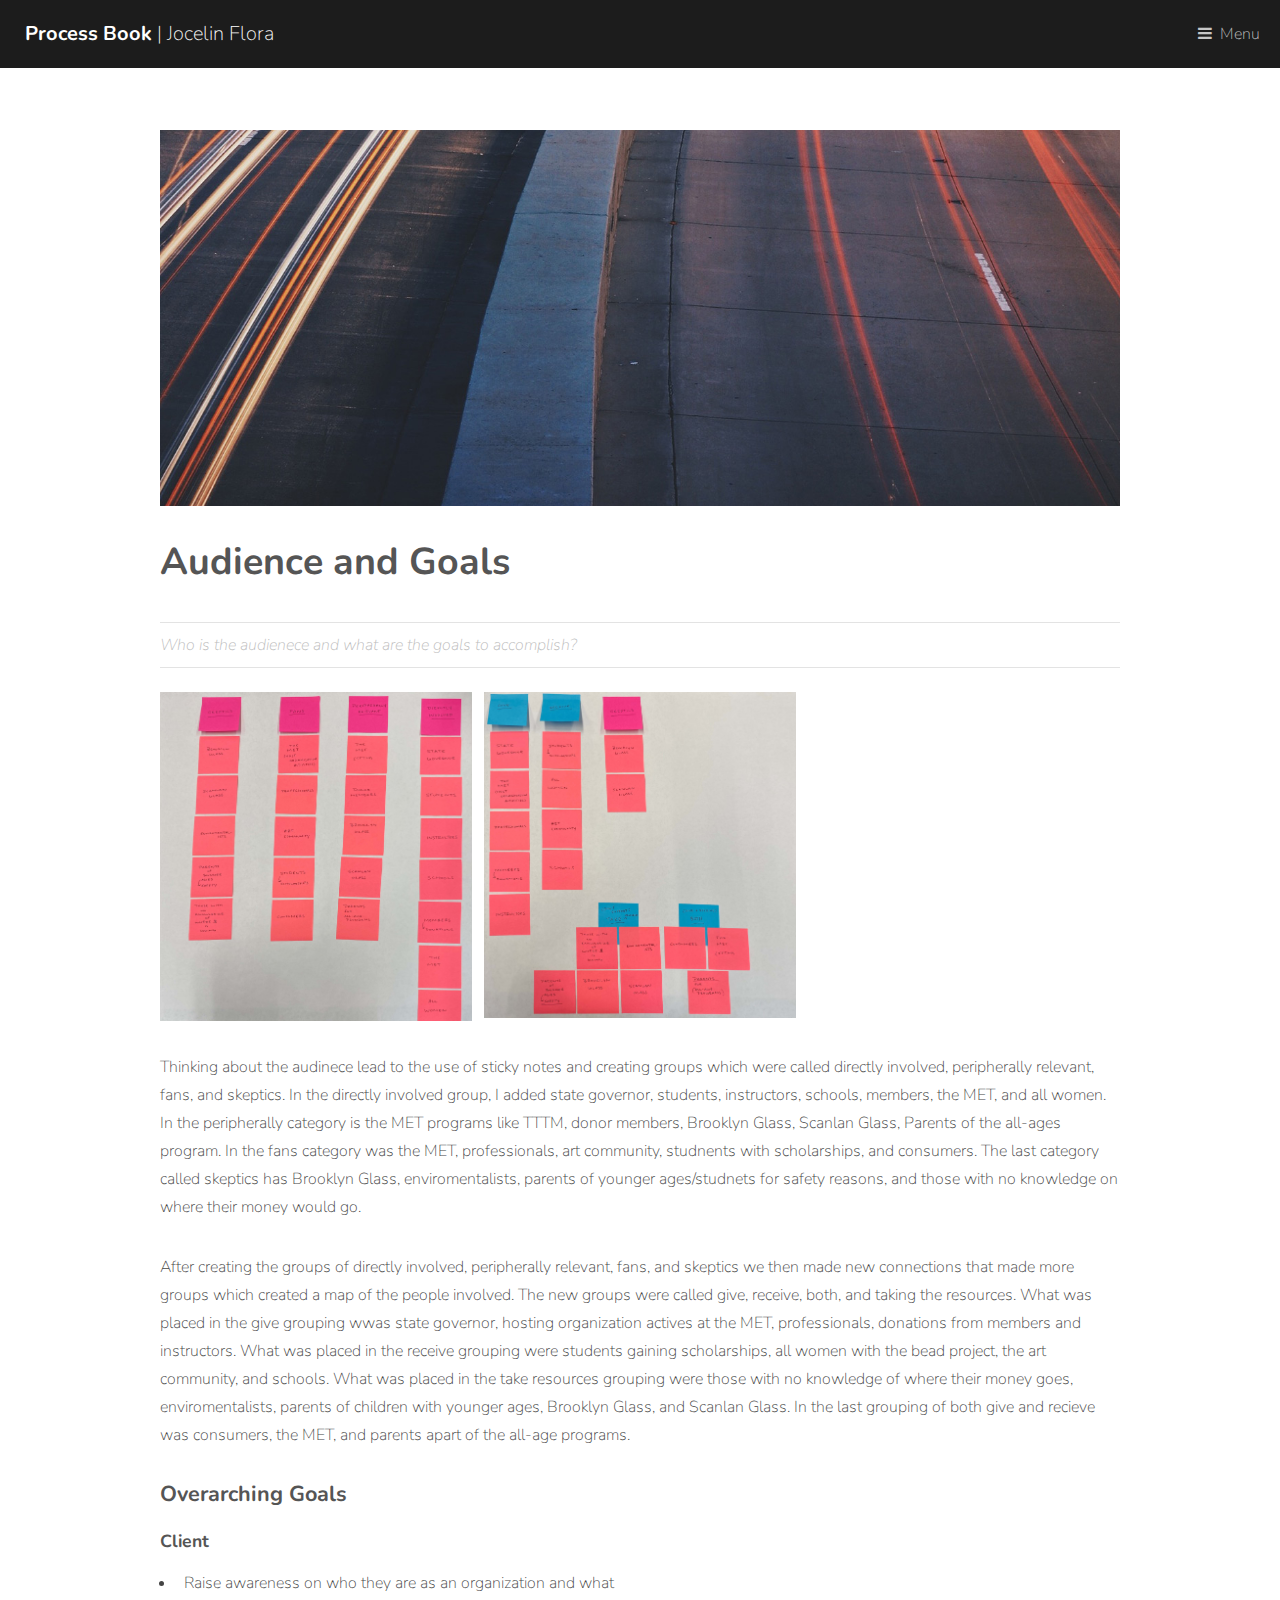
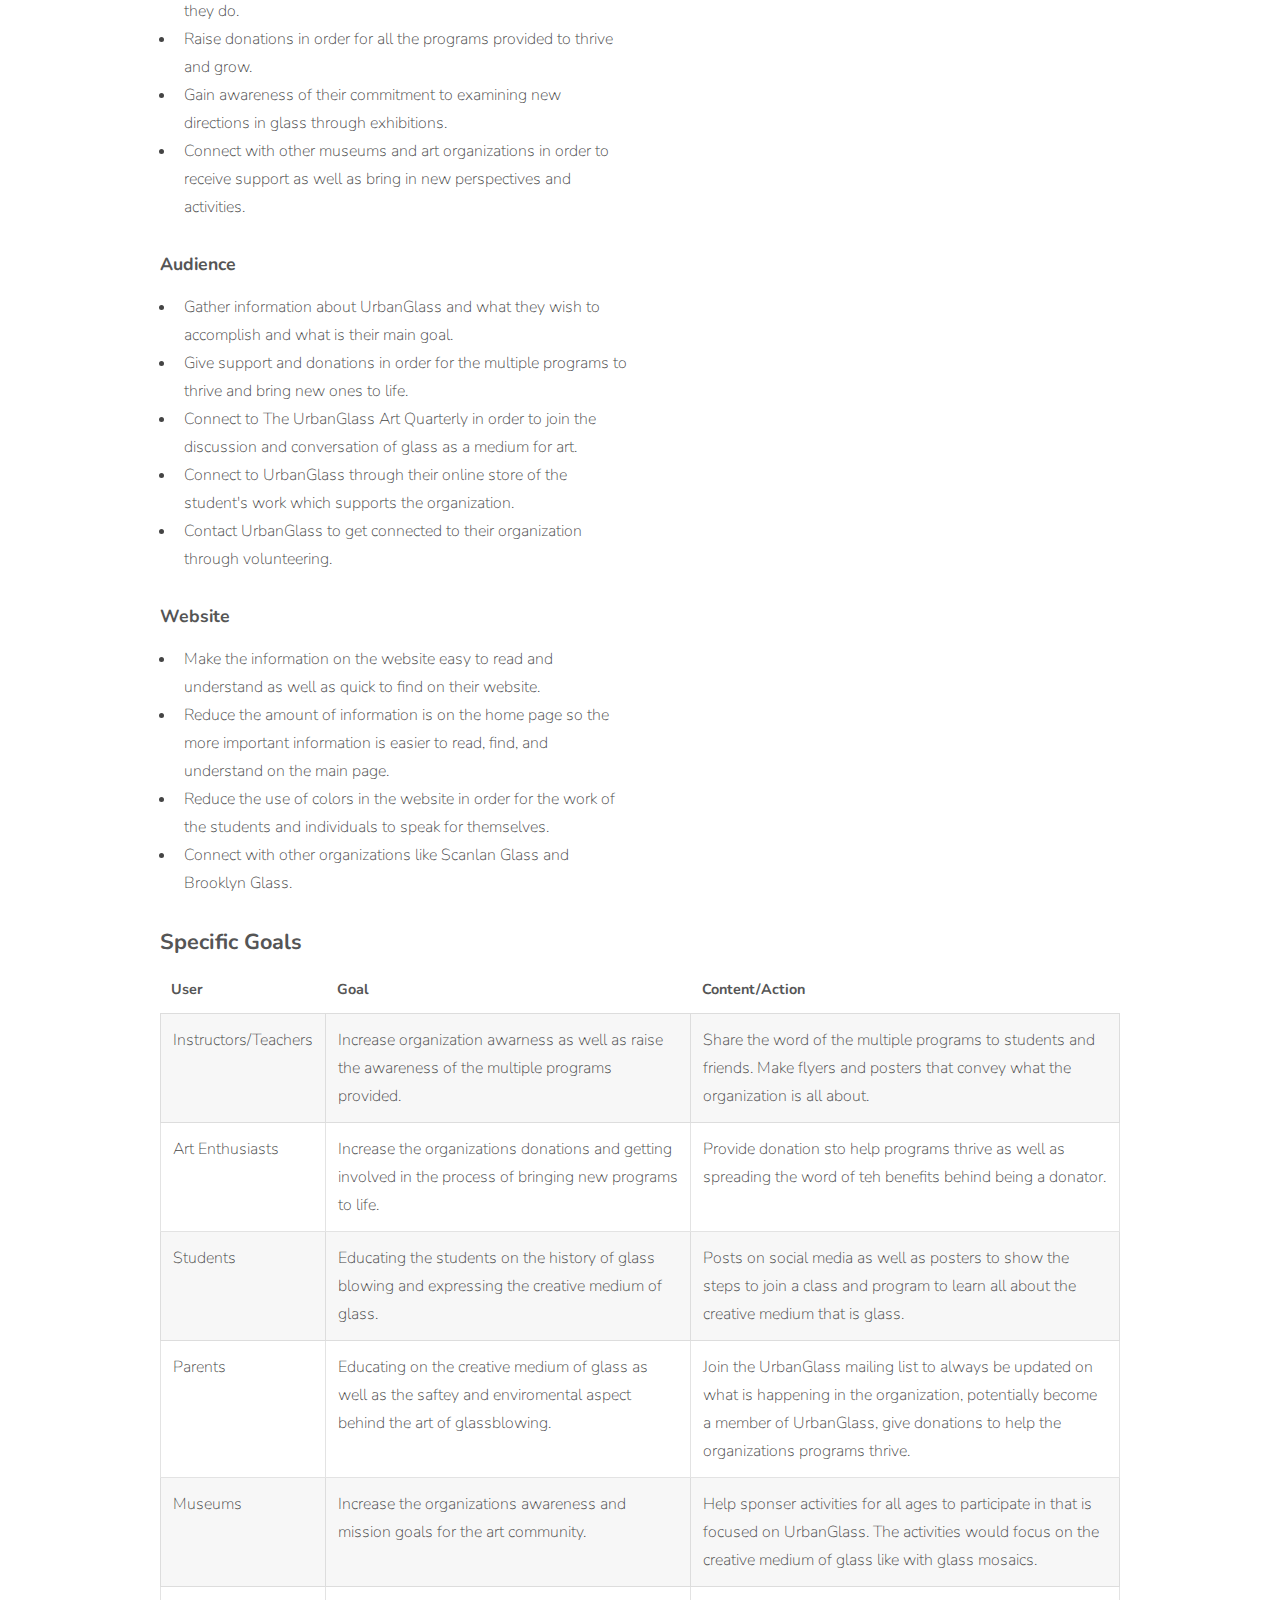
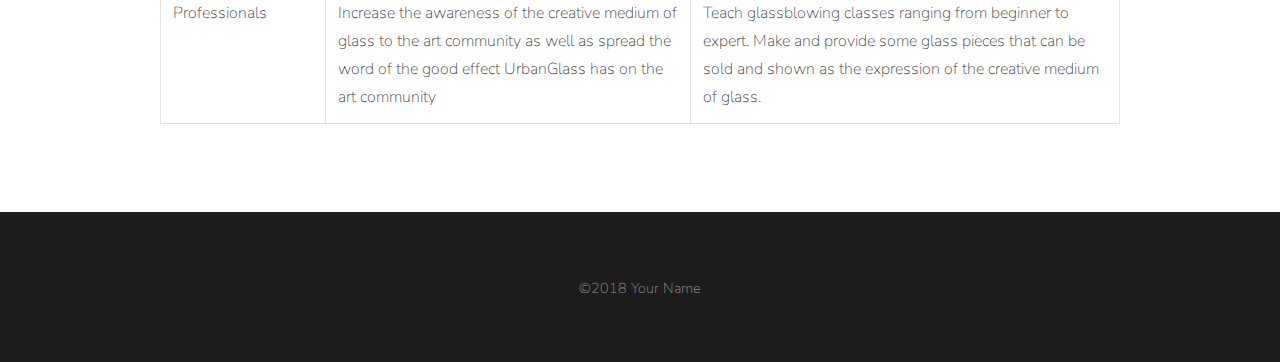
==== commit f08fe9a9: "a lot of updates" ====
--- a/audience-goals.html
+++ b/audience-goals.html
@@ -7,6 +7,11 @@
 	<meta name="viewport" content="width=device-width, initial-scale=1" />
 	<link rel="stylesheet" href="assets/css/main.css" />
 	<link rel="stylesheet" href="assets/css/custom.css" />
+	<link rel="preconnect" href="https://fonts.googleapis.com">
+	<link rel="preconnect" href="https://fonts.gstatic.com" crossorigin>
+	<link
+		href="https://fonts.googleapis.com/css2?family=Dongle:wght@300&family=Nunito:ital,wght@0,200;0,300;0,400;0,500;0,600;0,700;1,200;1,300;1,400;1,500;1,600&display=swap"
+		rel="stylesheet">
 </head>
 
 <body>
--- a/assets/css/main.css
+++ b/assets/css/main.css
@@ -5,7 +5,10 @@
 Then, you have to go through the css file to rename the fonts. The easist way is to find the rules in here
 or by using the web inspector in the browser. Then, rewrite the css rules in the "custom.css" file. They will
 take precedence the ones in this file. */
-@import url("https://fonts.googleapis.com/css?family=Lato:300,700,300italic,700italic");
+/* @import url("https://fonts.googleapis.com/css?family=Lato:300,700,300italic,700italic"); */
+
+@import url('https://fonts.googleapis.com/css2?family=Nunito:ital,wght@0,200;0,300;0,400;0,500;0,600;0,700;1,200;1,300;1,400;1,500;1,600&display=swap');
+
 
 /* Reset */
 
@@ -1599,9 +1602,10 @@
 	}
 
 	body, input, select, textarea {
-		font-family: "Lato", Arial, Helvetica, sans-serif;
-		font-size: 16pt;
-		font-weight: 300;
+		/* font-family: "Lato", Arial, Helvetica, sans-serif; */
+		font-family: 'Nunito', sans-serif;
+		font-size: 15pt;
+		font-weight: 200;
 		line-height: 1.75;
 	}
 
@@ -1904,7 +1908,7 @@
 	input[type="button"],
 	button,
 	.button {
-		background-color: #1abc9c;
+		background-color: #105c6d;
 		color: #fff !important;
 	}
 
@@ -1963,7 +1967,7 @@
 		input[type="button"].special,
 		button.special,
 		.button.special {
-			background-color: #3498db;
+			background-color: #105c6d;
 			color: #fff !important;
 		}
 
@@ -2087,7 +2091,7 @@
 			cursor: pointer;
 			display: inline-block;
 			font-size: 1em;
-			font-weight: 300;
+			font-weight: 200;
 			padding-left: 2.4em;
 			padding-right: 0.75em;
 			position: relative;
@@ -2192,7 +2196,7 @@
 	input[type="radio"]:checked + label:before {
 		background-color: #fff;
 		border-color: #fff;
-		color: #1abc9c;
+		color: #105c6d;
 	}
 
 	input[type="checkbox"]:focus + label:before,
@@ -2635,19 +2639,19 @@
 		}
 
 			.wrapper.style1 input, .wrapper.style1 select, .wrapper.style1 textarea {
-				color: #1abc9c;
+				color: #105c6d;
 			}
 
 			.wrapper.style1 a {
-				color: #1abc9c;
+				color: #105c6d;
 			}
 
 			.wrapper.style1 strong, .wrapper.style1 b {
-				color: #1abc9c;
+				color: #105c6d;
 			}
 
 			.wrapper.style1 h1, .wrapper.style1 h2, .wrapper.style1 h3, .wrapper.style1 h4, .wrapper.style1 h5, .wrapper.style1 h6 {
-				color: #1abc9c;
+				color: #105c6d;
 			}
 
 			.wrapper.style1 blockquote {
@@ -2672,7 +2676,7 @@
 			.wrapper.style1 input[type="button"],
 			.wrapper.style1 button,
 			.wrapper.style1 .button {
-				background-color: #1abc9c;
+				background-color: #105c6d;
 				color: #fff !important;
 			}
 
@@ -2699,7 +2703,7 @@
 				.wrapper.style1 .button.alt {
 					background-color: transparent;
 					box-shadow: inset 0 0 0 2px rgba(144, 144, 144, 0.25);
-					color: #1abc9c !important;
+					color: #105c6d !important;
 				}
 
 					.wrapper.style1 input[type="submit"].alt:hover,
@@ -2731,12 +2735,12 @@
 				.wrapper.style1 input[type="button"].special,
 				.wrapper.style1 button.special,
 				.wrapper.style1 .button.special {
-					background-color: #1abc9c;
+					background-color: #105c6d;
 					color: #fff !important;
 				}
 
 			.wrapper.style1 label {
-				color: #1abc9c;
+				color: #105c6d;
 			}
 
 			.wrapper.style1 input[type="text"],
@@ -2753,8 +2757,8 @@
 				.wrapper.style1 input[type="email"]:focus,
 				.wrapper.style1 select:focus,
 				.wrapper.style1 textarea:focus {
-					border-color: #1abc9c;
-					box-shadow: 0 0 0 1px #1abc9c;
+					border-color: #105c6d;
+					box-shadow: 0 0 0 1px #105c6d;
 				}
 
 			.wrapper.style1 .select-wrapper:before {
@@ -2774,15 +2778,15 @@
 
 			.wrapper.style1 input[type="checkbox"]:checked + label:before,
 			.wrapper.style1 input[type="radio"]:checked + label:before {
-				background-color: #1abc9c;
-				border-color: #1abc9c;
+				background-color: #105c6d;
+				border-color: #105c6d;
 				color: #fff;
 			}
 
 			.wrapper.style1 input[type="checkbox"]:focus + label:before,
 			.wrapper.style1 input[type="radio"]:focus + label:before {
-				border-color: #1abc9c;
-				box-shadow: 0 0 0 1px #1abc9c;
+				border-color: #105c6d;
+				box-shadow: 0 0 0 1px #105c6d;
 			}
 
 			.wrapper.style1 ::-webkit-input-placeholder {
@@ -2822,7 +2826,7 @@
 				}
 
 			.wrapper.style1 table th {
-				color: #1abc9c;
+				color: #105c6d;
 			}
 
 			.wrapper.style1 table thead {
@@ -2843,19 +2847,19 @@
 		}
 
 			.wrapper.style2 input, .wrapper.style2 select, .wrapper.style2 textarea {
-				color: #3498db;
+				color: #105c6d;
 			}
 
 			.wrapper.style2 a {
-				color: #3498db;
+				color: #105c6d;
 			}
 
 			.wrapper.style2 strong, .wrapper.style2 b {
-				color: #3498db;
+				color: #105c6d;
 			}
 
 			.wrapper.style2 h1, .wrapper.style2 h2, .wrapper.style2 h3, .wrapper.style2 h4, .wrapper.style2 h5, .wrapper.style2 h6 {
-				color: #3498db;
+				color: #105c6d;
 			}
 
 			.wrapper.style2 blockquote {
@@ -2880,7 +2884,7 @@
 			.wrapper.style2 input[type="button"],
 			.wrapper.style2 button,
 			.wrapper.style2 .button {
-				background-color: #1abc9c;
+				background-color: #105c6d;
 				color: #fff !important;
 			}
 
@@ -2907,7 +2911,7 @@
 				.wrapper.style2 .button.alt {
 					background-color: transparent;
 					box-shadow: inset 0 0 0 2px rgba(144, 144, 144, 0.25);
-					color: #3498db !important;
+					color: #105c6d !important;
 				}
 
 					.wrapper.style2 input[type="submit"].alt:hover,
@@ -2939,12 +2943,12 @@
 				.wrapper.style2 input[type="button"].special,
 				.wrapper.style2 button.special,
 				.wrapper.style2 .button.special {
-					background-color: #3498db;
+					background-color: #105c6d;
 					color: #fff !important;
 				}
 
 			.wrapper.style2 label {
-				color: #3498db;
+				color: #105c6d;
 			}
 
 			.wrapper.style2 input[type="text"],
@@ -2961,8 +2965,8 @@
 				.wrapper.style2 input[type="email"]:focus,
 				.wrapper.style2 select:focus,
 				.wrapper.style2 textarea:focus {
-					border-color: #3498db;
-					box-shadow: 0 0 0 1px #3498db;
+					border-color: #105c6d;
+					box-shadow: 0 0 0 1px #105c6d;
 				}
 
 			.wrapper.style2 .select-wrapper:before {
@@ -2982,15 +2986,15 @@
 
 			.wrapper.style2 input[type="checkbox"]:checked + label:before,
 			.wrapper.style2 input[type="radio"]:checked + label:before {
-				background-color: #3498db;
-				border-color: #3498db;
+				background-color: #105c6d;
+				border-color: #105c6d;
 				color: #fff;
 			}
 
 			.wrapper.style2 input[type="checkbox"]:focus + label:before,
 			.wrapper.style2 input[type="radio"]:focus + label:before {
-				border-color: #3498db;
-				box-shadow: 0 0 0 1px #3498db;
+				border-color: #105c6d;
+				box-shadow: 0 0 0 1px #105c6d;
 			}
 
 			.wrapper.style2 ::-webkit-input-placeholder {
@@ -3030,7 +3034,7 @@
 				}
 
 			.wrapper.style2 table th {
-				color: #3498db;
+				color: #105c6d;
 			}
 
 			.wrapper.style2 table thead {
@@ -3314,7 +3318,7 @@
 /* Banner */
 
 	#banner {
-		background-color: #3498db;
+		background-color: #105c6d;
 		color: rgba(255, 255, 255, 0.75);
 		text-align: center;
 		cursor: default;
@@ -3359,7 +3363,7 @@
 		#banner input[type="button"],
 		#banner button,
 		#banner .button {
-			background-color: #1abc9c;
+			background-color: #105c6d;
 			color: #fff !important;
 		}
 
@@ -3419,7 +3423,7 @@
 			#banner button.special,
 			#banner .button.special {
 				background-color: #fff;
-				color: #3498db !important;
+				color: #105c6d !important;
 			}
 
 		#banner label {
@@ -3463,7 +3467,7 @@
 		#banner input[type="radio"]:checked + label:before {
 			background-color: #fff;
 			border-color: #fff;
-			color: #3498db;
+			color: #105c6d;
 		}
 
 		#banner input[type="checkbox"]:focus + label:before,
@@ -3774,19 +3778,19 @@
 		}
 
 			.post.style1 input, .post.style1 select, .post.style1 textarea {
-				color: #1abc9c;
+				color: #105c6d;
 			}
 
 			.post.style1 a {
-				color: #1abc9c;
+				color: #105c6d;
 			}
 
 			.post.style1 strong, .post.style1 b {
-				color: #1abc9c;
+				color: #105c6d;
 			}
 
 			.post.style1 h1, .post.style1 h2, .post.style1 h3, .post.style1 h4, .post.style1 h5, .post.style1 h6 {
-				color: #1abc9c;
+				color: #105c6d;
 			}
 
 			.post.style1 blockquote {
@@ -3807,7 +3811,7 @@
 			.post.style1 input[type="button"],
 			.post.style1 button,
 			.post.style1 .button {
-				background-color: #1abc9c;
+				background-color: #105c6d;
 				color: #fff !important;
 			}
 
@@ -3834,7 +3838,7 @@
 				.post.style1 .button.alt {
 					background-color: transparent;
 					box-shadow: inset 0 0 0 2px rgba(144, 144, 144, 0.25);
-					color: #1abc9c !important;
+					color: #105c6d !important;
 				}
 
 					.post.style1 input[type="submit"].alt:hover,
@@ -3866,12 +3870,12 @@
 				.post.style1 input[type="button"].special,
 				.post.style1 button.special,
 				.post.style1 .button.special {
-					background-color: #1abc9c;
+					background-color: #105c6d;
 					color: #fff !important;
 				}
 
 			.post.style1.invert {
-				background-color: #1abc9c;
+				background-color: #105c6d;
 				color: rgba(255, 255, 255, 0.75);
 			}
 
@@ -3910,7 +3914,7 @@
 				.post.style1.invert button,
 				.post.style1.invert .button {
 					background-color: #fff;
-					color: #1abc9c !important;
+					color: #105c6d !important;
 				}
 
 					.post.style1.invert input[type="submit"].alt,
@@ -3953,11 +3957,11 @@
 					.post.style1.invert button.special,
 					.post.style1.invert .button.special {
 						background-color: #fff;
-						color: #1abc9c !important;
+						color: #105c6d !important;
 					}
 
 				.post.style1.invert .content {
-					background: #1abc9c;
+					background: #105c6d;
 				}
 
 					.post.style1.invert .content header p {
@@ -3979,7 +3983,7 @@
 						}
 
 				.post.style1.invert .image {
-					background-color: #1abc9c;
+					background-color: #105c6d;
 				}
 
 		.post.style2 {
@@ -3988,19 +3992,19 @@
 		}
 
 			.post.style2 input, .post.style2 select, .post.style2 textarea {
-				color: #3498db;
+				color: #105c6d;
 			}
 
 			.post.style2 a {
-				color: #3498db;
+				color: #105c6d;
 			}
 
 			.post.style2 strong, .post.style2 b {
-				color: #3498db;
+				color: #105c6d;
 			}
 
 			.post.style2 h1, .post.style2 h2, .post.style2 h3, .post.style2 h4, .post.style2 h5, .post.style2 h6 {
-				color: #3498db;
+				color: #105c6d;
 			}
 
 			.post.style2 blockquote {
@@ -4021,7 +4025,7 @@
 			.post.style2 input[type="button"],
 			.post.style2 button,
 			.post.style2 .button {
-				background-color: #1abc9c;
+				background-color: #105c6d;
 				color: #fff !important;
 			}
 
@@ -4048,7 +4052,7 @@
 				.post.style2 .button.alt {
 					background-color: transparent;
 					box-shadow: inset 0 0 0 2px rgba(144, 144, 144, 0.25);
-					color: #3498db !important;
+					color: #105c6d !important;
 				}
 
 					.post.style2 input[type="submit"].alt:hover,
@@ -4080,12 +4084,12 @@
 				.post.style2 input[type="button"].special,
 				.post.style2 button.special,
 				.post.style2 .button.special {
-					background-color: #3498db;
+					background-color: #105c6d;
 					color: #fff !important;
 				}
 
 			.post.style2.invert {
-				background-color: #3498db;
+				background-color: #105c6d;
 				color: rgba(255, 255, 255, 0.75);
 			}
 
@@ -4123,7 +4127,7 @@
 				.post.style2.invert input[type="button"],
 				.post.style2.invert button,
 				.post.style2.invert .button {
-					background-color: #1abc9c;
+					background-color: #105c6d;
 					color: #fff !important;
 				}
 
@@ -4183,11 +4187,11 @@
 					.post.style2.invert button.special,
 					.post.style2.invert .button.special {
 						background-color: #fff;
-						color: #3498db !important;
+						color: #105c6d !important;
 					}
 
 				.post.style2.invert .content {
-					background: #3498db;
+					background: #105c6d;
 				}
 
 					.post.style2.invert .content header p {
@@ -4251,7 +4255,7 @@
 			.post.style3 input[type="button"],
 			.post.style3 button,
 			.post.style3 .button {
-				background-color: #1abc9c;
+				background-color: #105c6d;
 				color: #fff !important;
 			}
 
@@ -4353,7 +4357,7 @@
 				.post.style3.invert input[type="button"],
 				.post.style3.invert button,
 				.post.style3.invert .button {
-					background-color: #1abc9c;
+					background-color: #105c6d;
 					color: #fff !important;
 				}
 
--- a/assets/css/custom.css
+++ b/assets/css/custom.css
@@ -7,7 +7,7 @@
 Just un comment the #banner rule below. */
 #banner {
  /* background-image: url(../../images/pic01.jpg);*/
-  background-color: rgb(192, 94, 83);
+  background-color: rgb(207, 128, 120);
   background-size: cover;
   color: rgba(255, 255, 255, 0.75);
   text-shadow: 1px 1px 15px #333;
@@ -22,12 +22,12 @@
 You can call the class whatever you want, but in order for it to work, it needs to be
 added to the button in the index html file as well.*/
 #banner .button.redbtn {
-  background-color: rgba(188, 46, 26, 1);
+  background-color: rgb(145, 81, 73);
   box-shadow: none;
 }
 
 #banner .button.redbtn:hover {
-  background-color: rgba(188, 46, 26, .8);
+  background-color: rgba(112, 57, 50, 0.25);
 }
 
 
@@ -41,4 +41,4 @@
 
 .image-shadow{
   box-shadow: 1px 1px 15px grey !important
-}+}
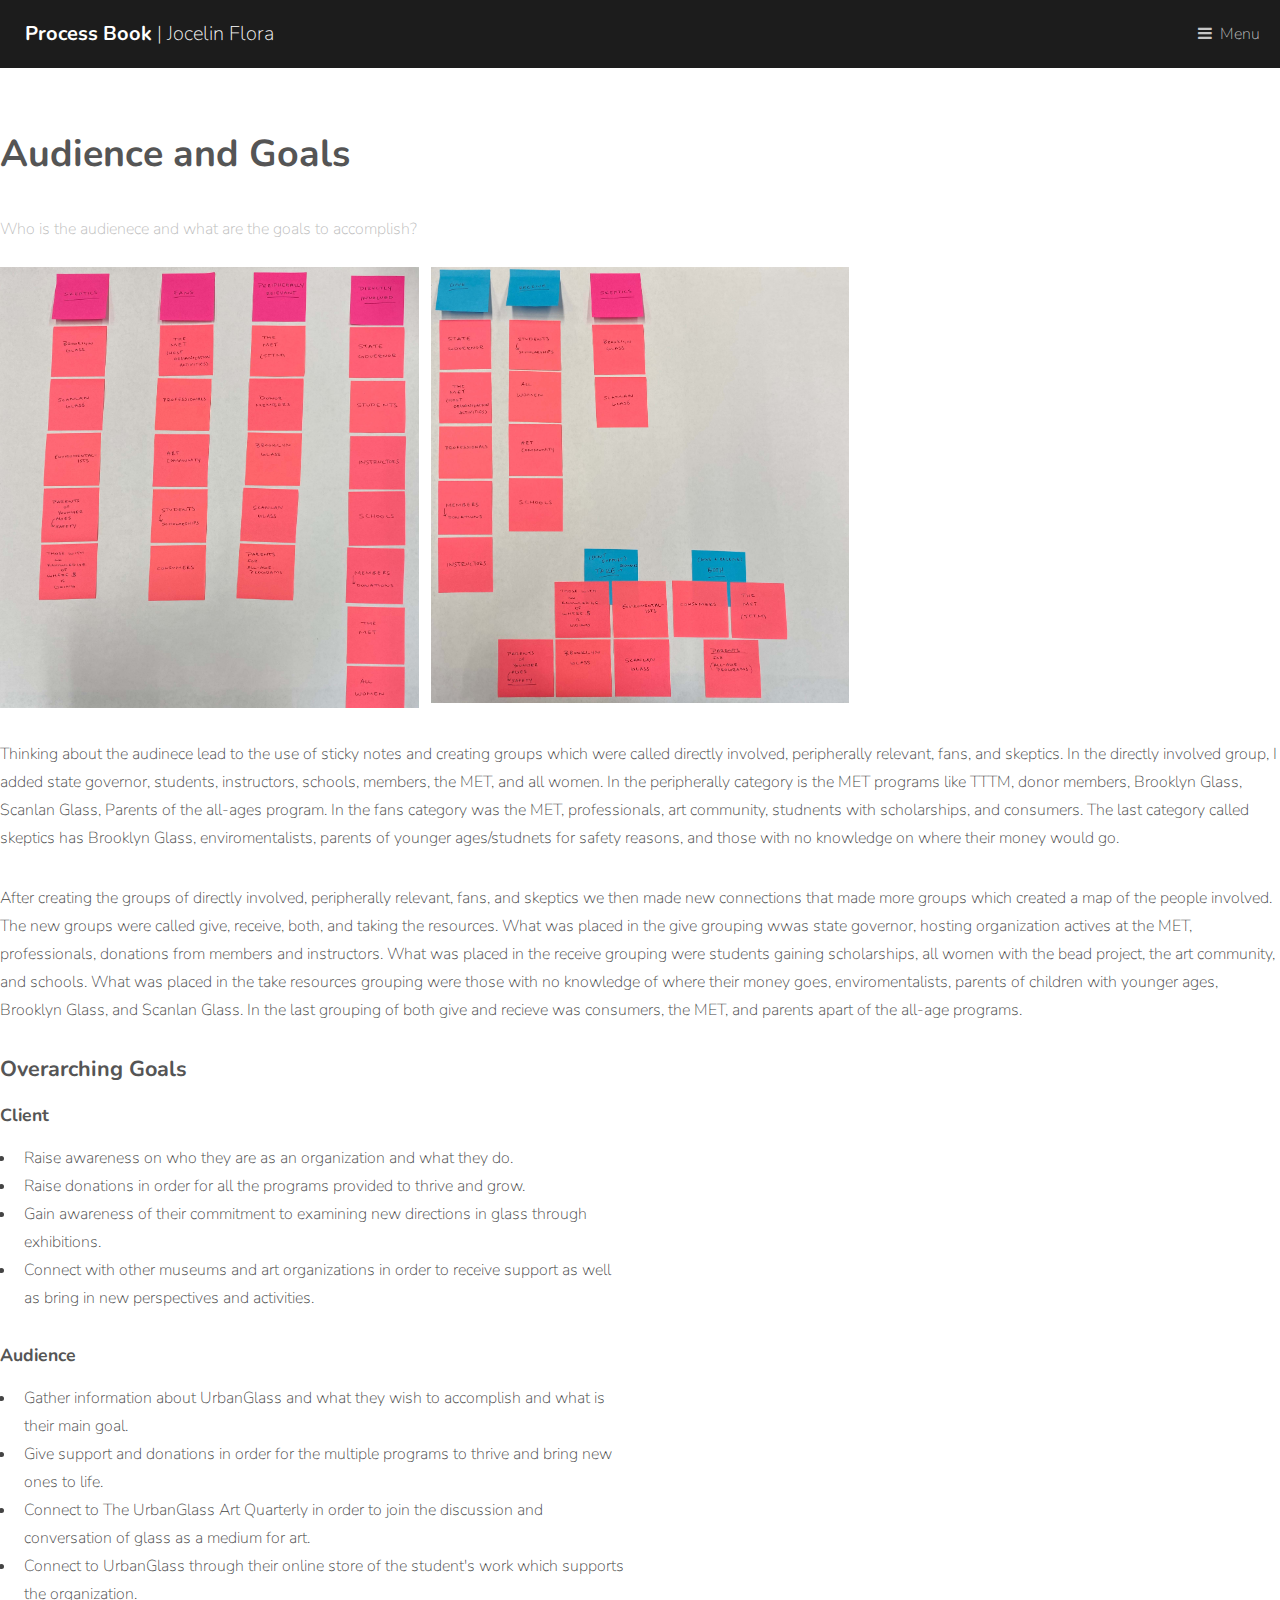
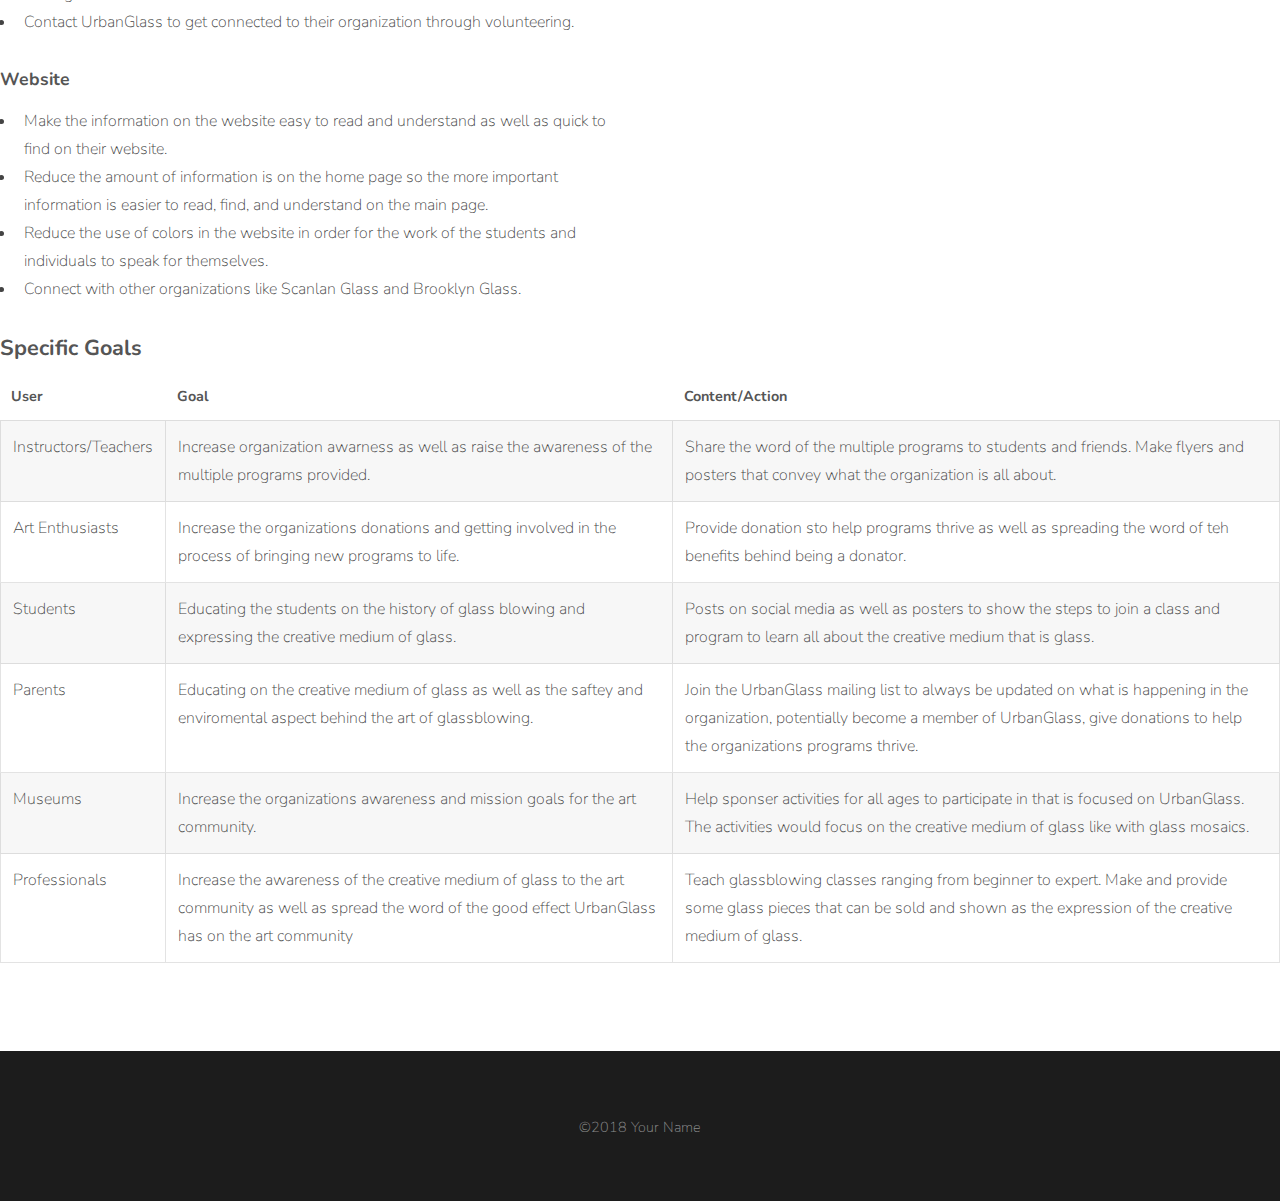
==== commit 97d220d9: "deleting pictures" ====
--- a/audience-goals.html
+++ b/audience-goals.html
@@ -41,8 +41,6 @@
 	<!-- Main -->
 	<section id="main">
 		<div class="inner">
-			<div class="image fit">
-				<img src="images/pic11.jpg" alt="" />
 			</div>
 			<header>
 				<h1>Audience and Goals</h1>
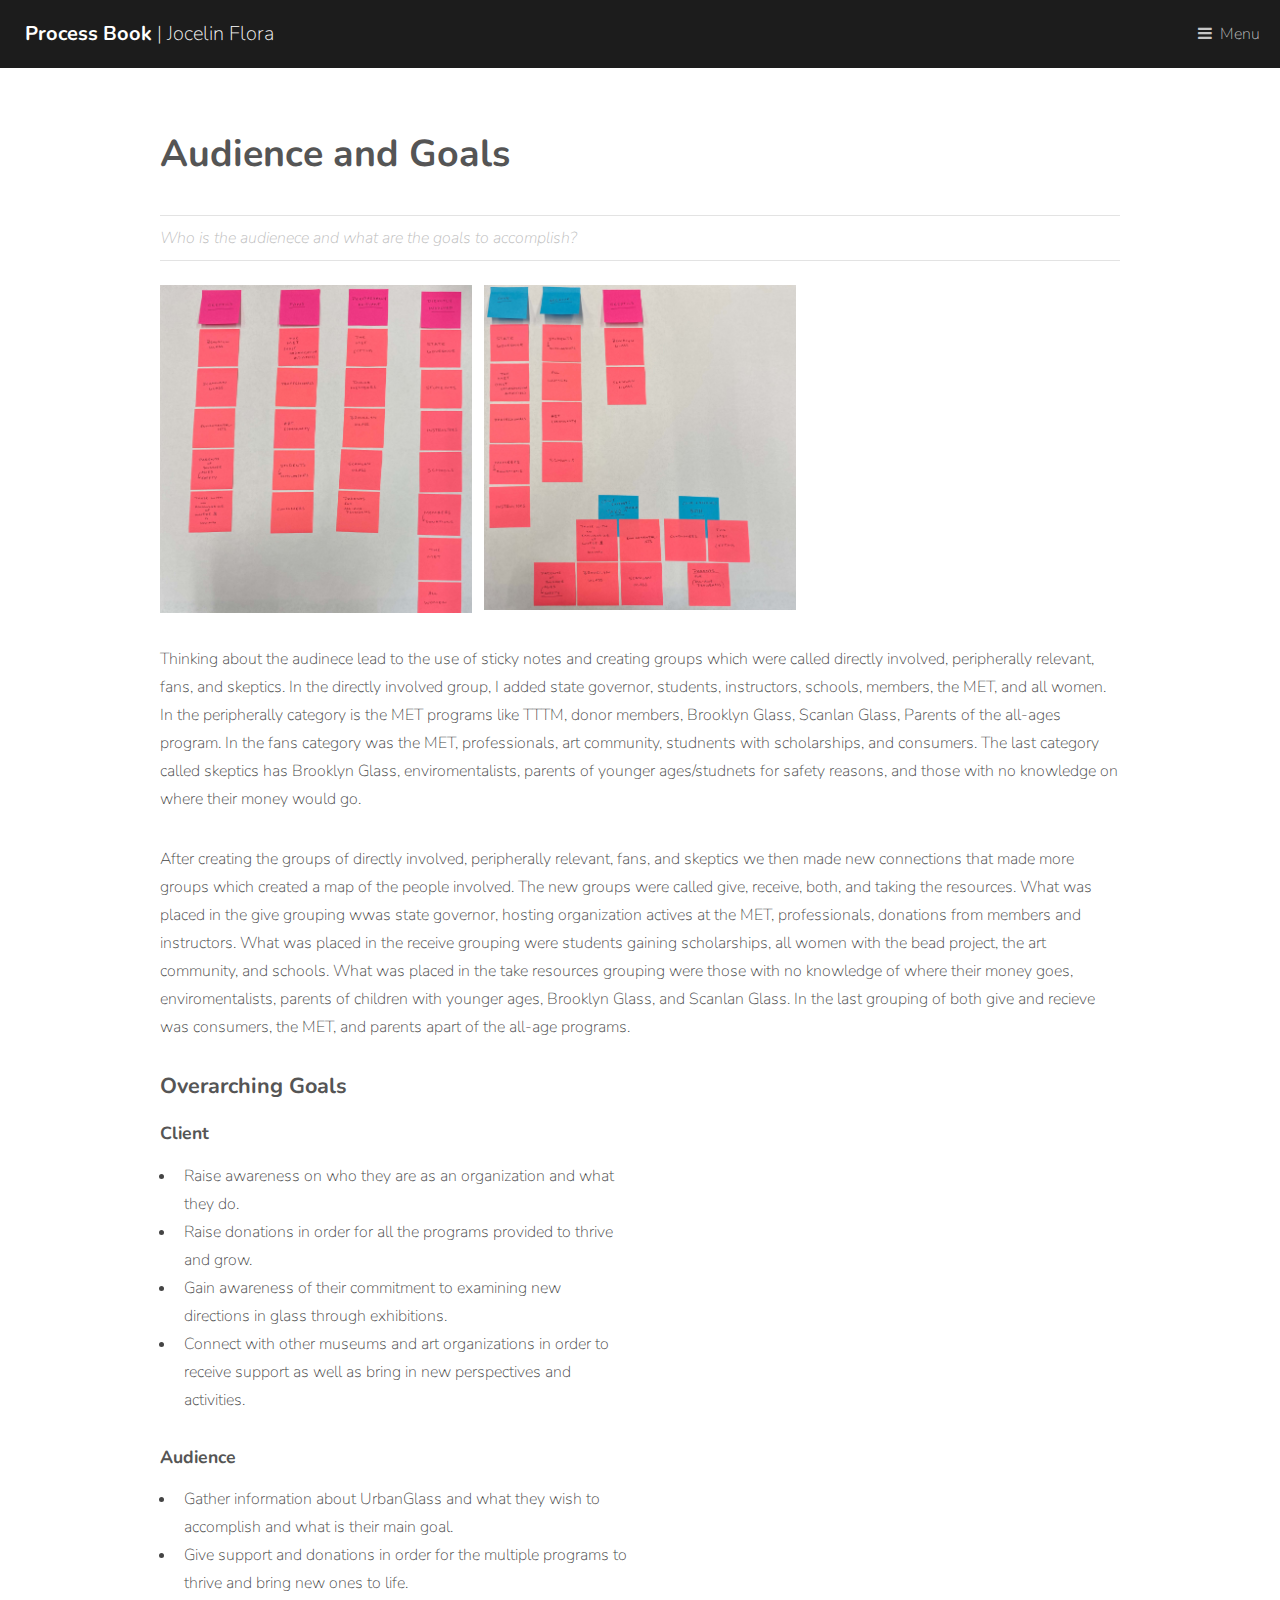
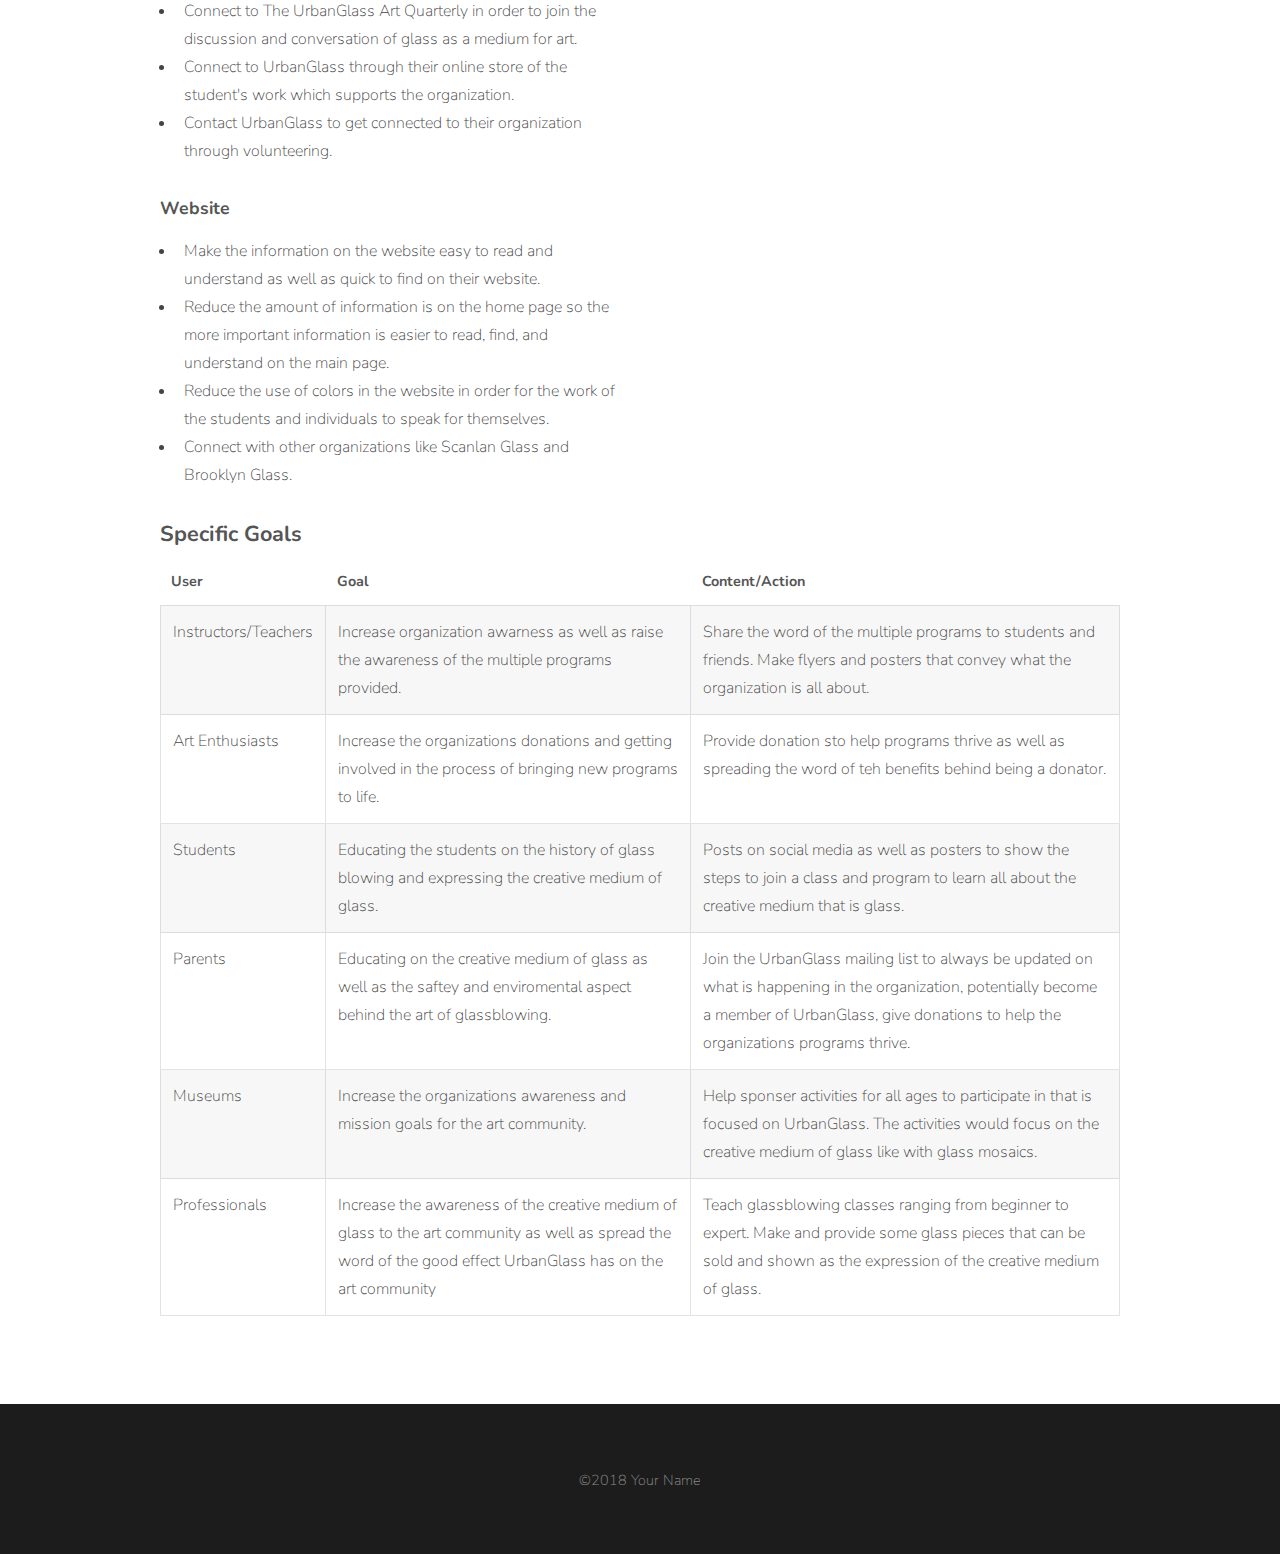
==== commit 85957f10: "deleting photos" ====
--- a/audience-goals.html
+++ b/audience-goals.html
@@ -41,7 +41,6 @@
 	<!-- Main -->
 	<section id="main">
 		<div class="inner">
-			</div>
 			<header>
 				<h1>Audience and Goals</h1>
 				<p class="info">Who is the audienece and what are the goals to accomplish?</p>
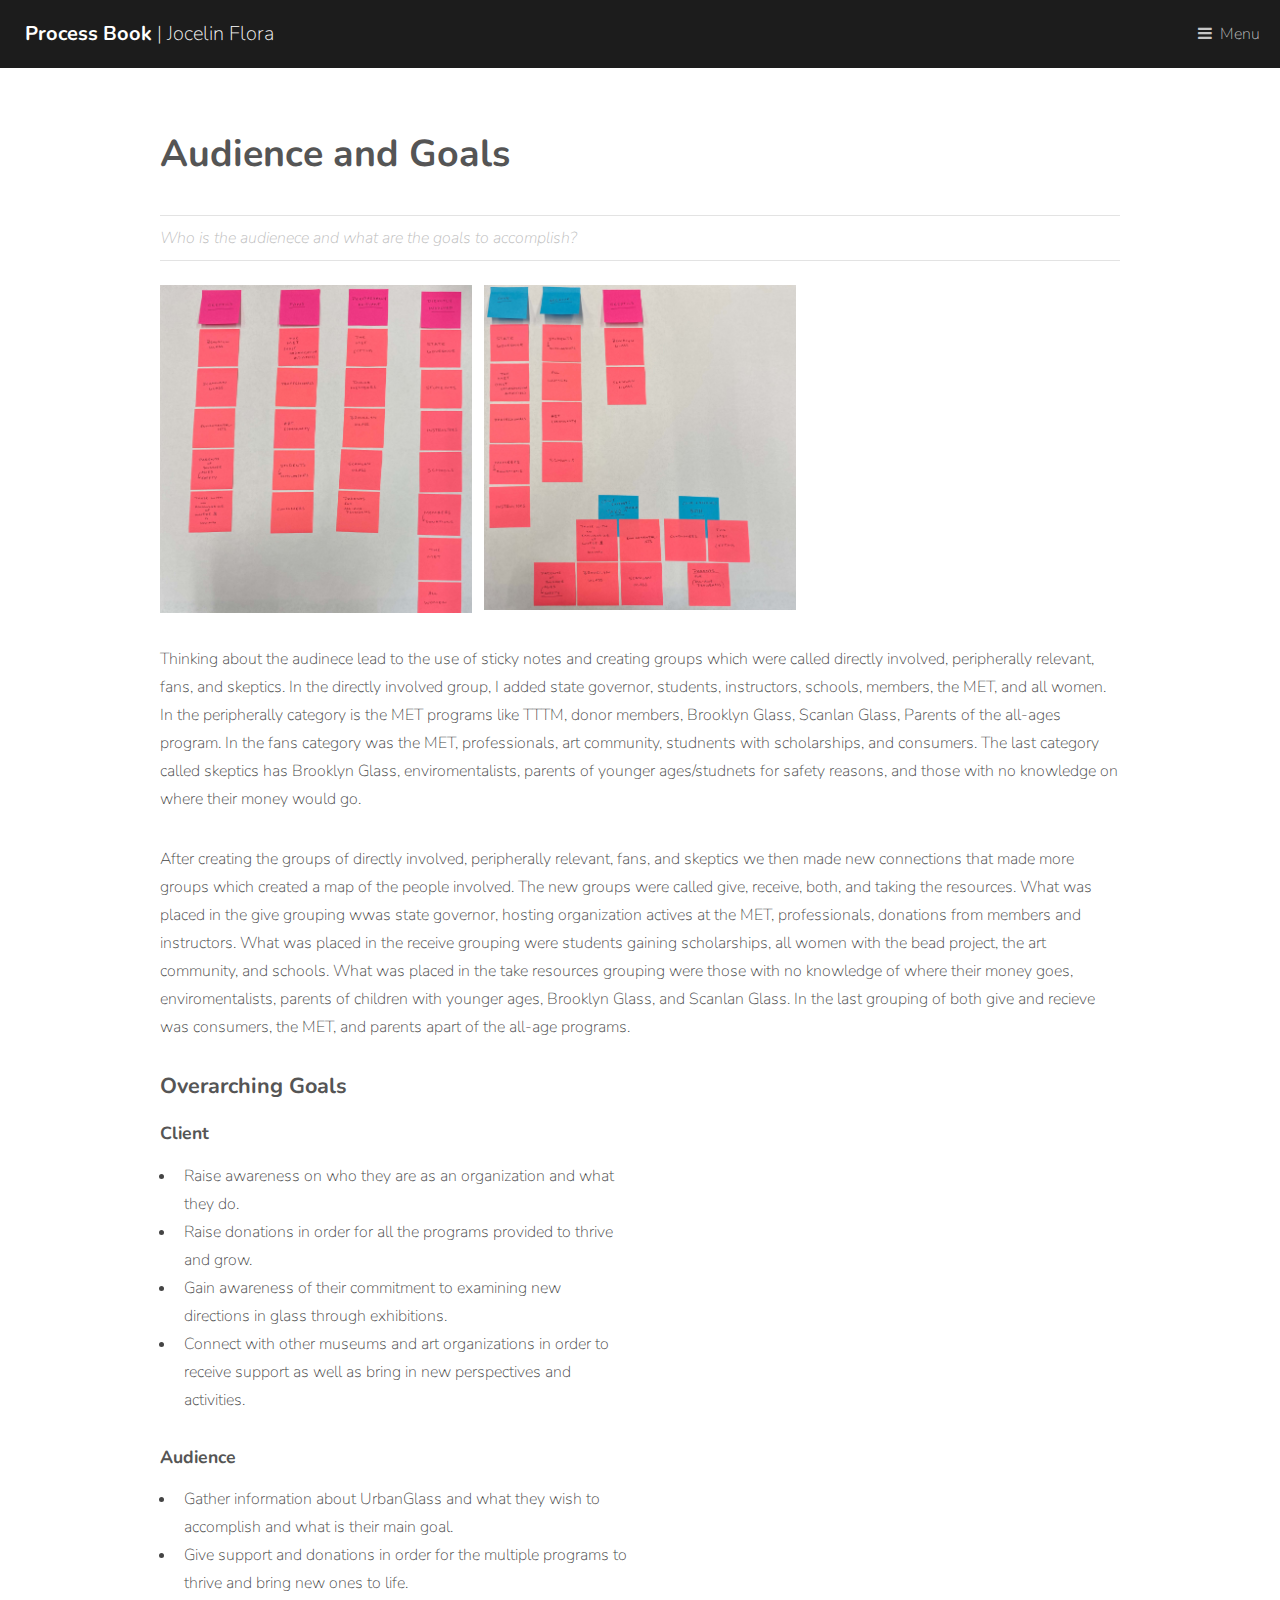
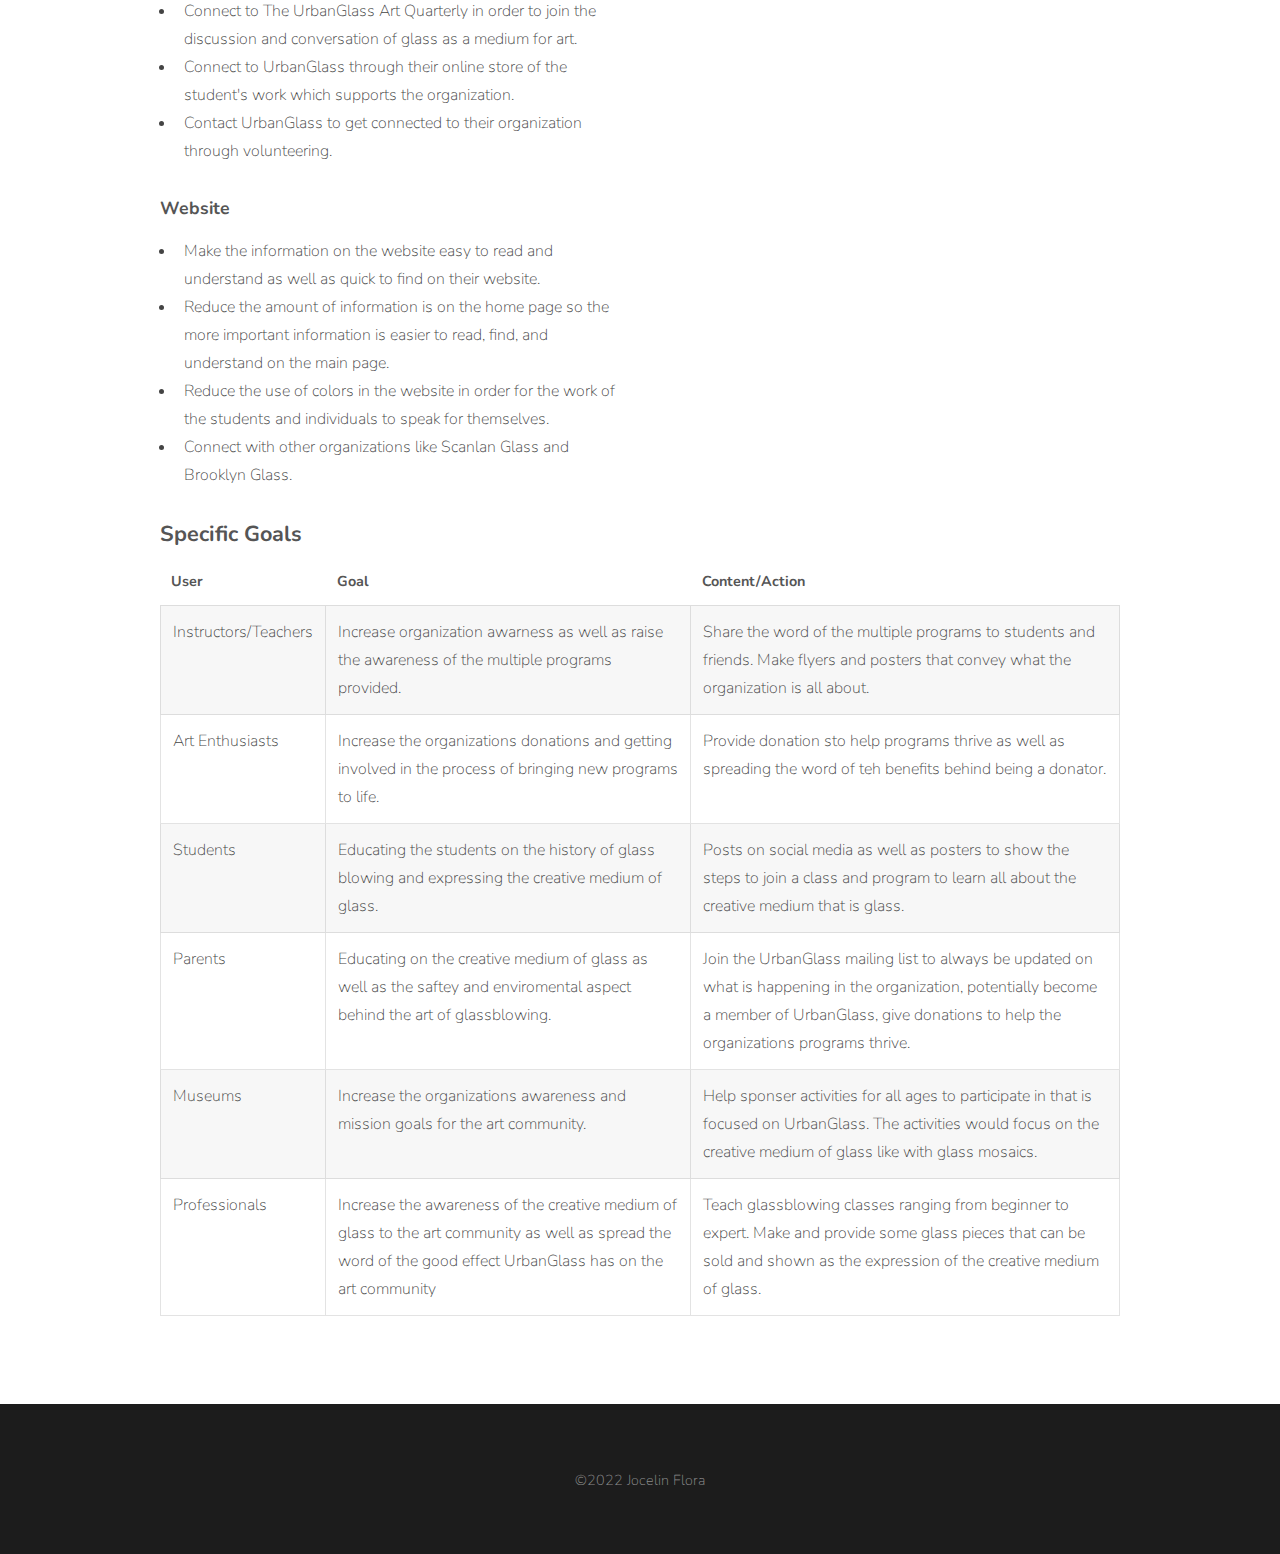
==== commit 7a858e61: "update name" ====
--- a/audience-goals.html
+++ b/audience-goals.html
@@ -179,8 +179,7 @@
 	<!-- Footer -->
 	<footer id="footer">
 		<div class="copyright">
-			&copy;2018 Your Name
-		</div>
+			&copy;2022 Jocelin Flora</div>
 	</footer>
 
 	<!-- Scripts -->
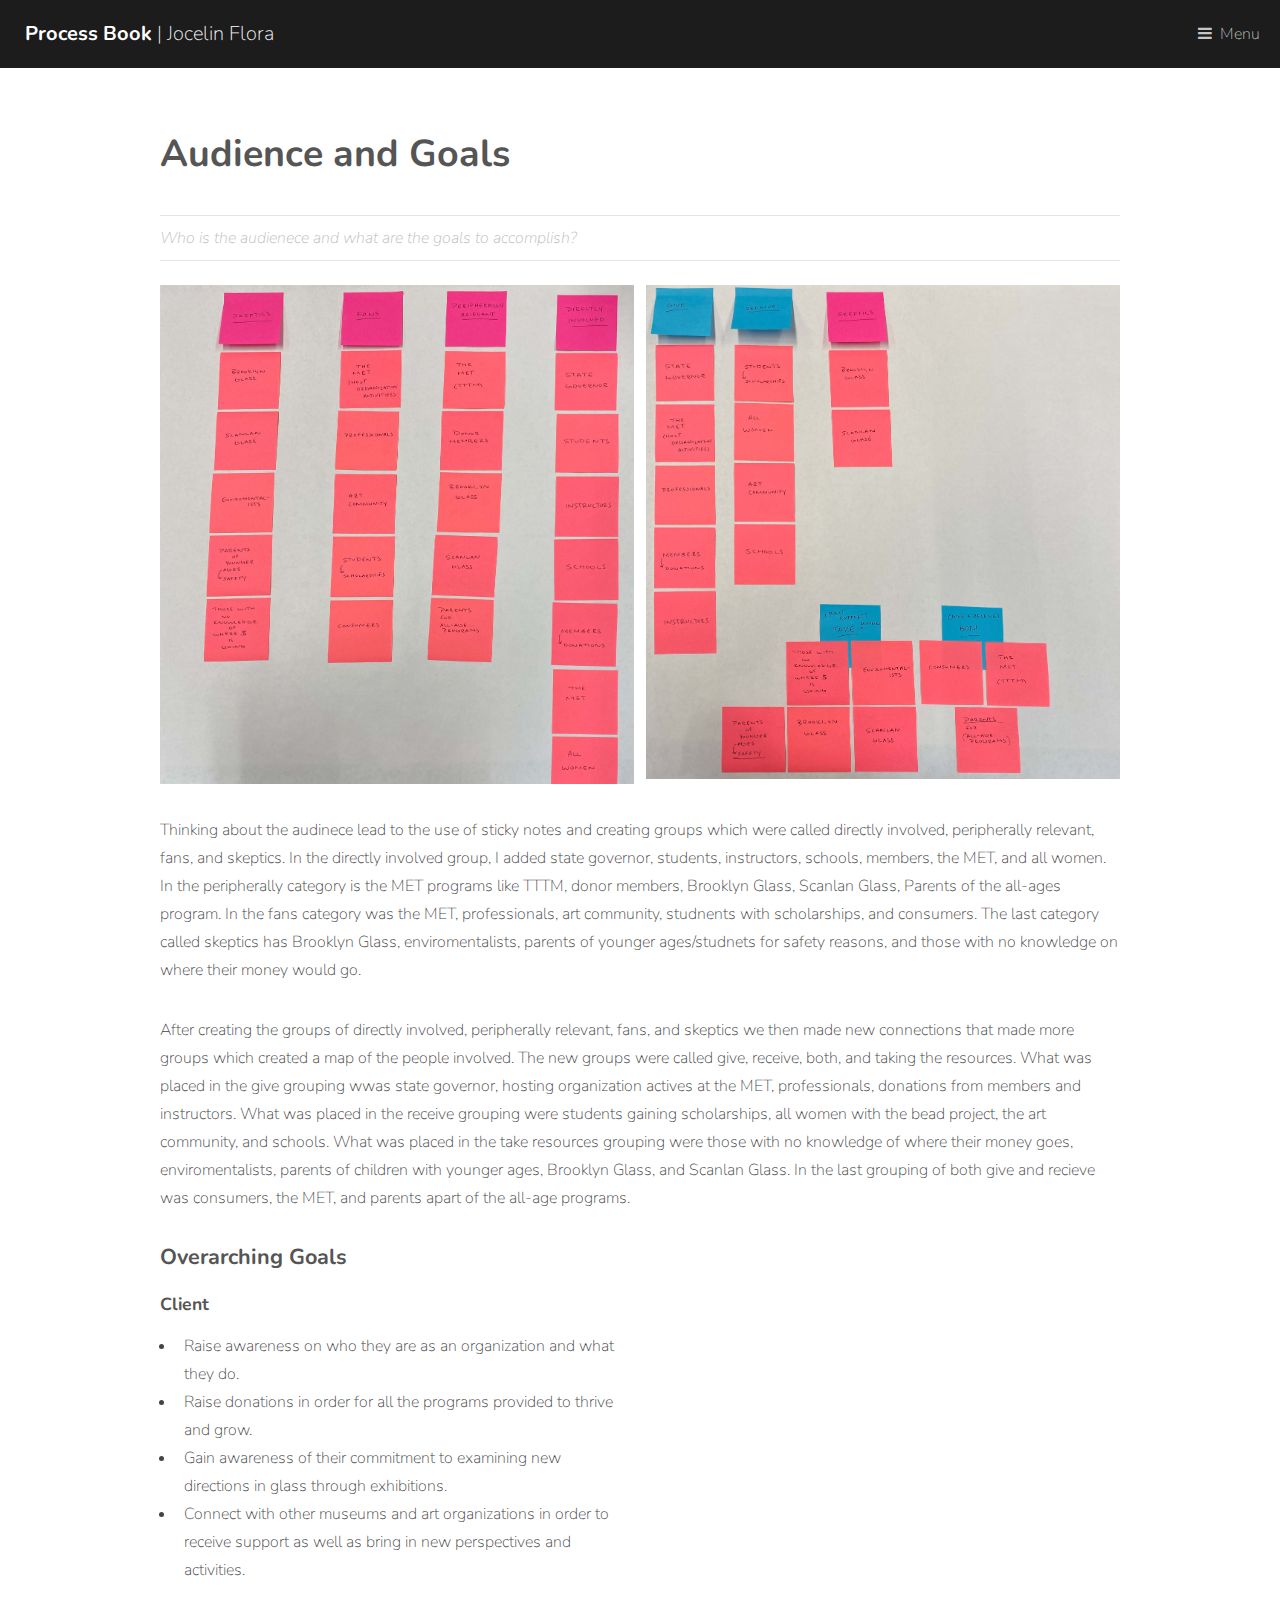
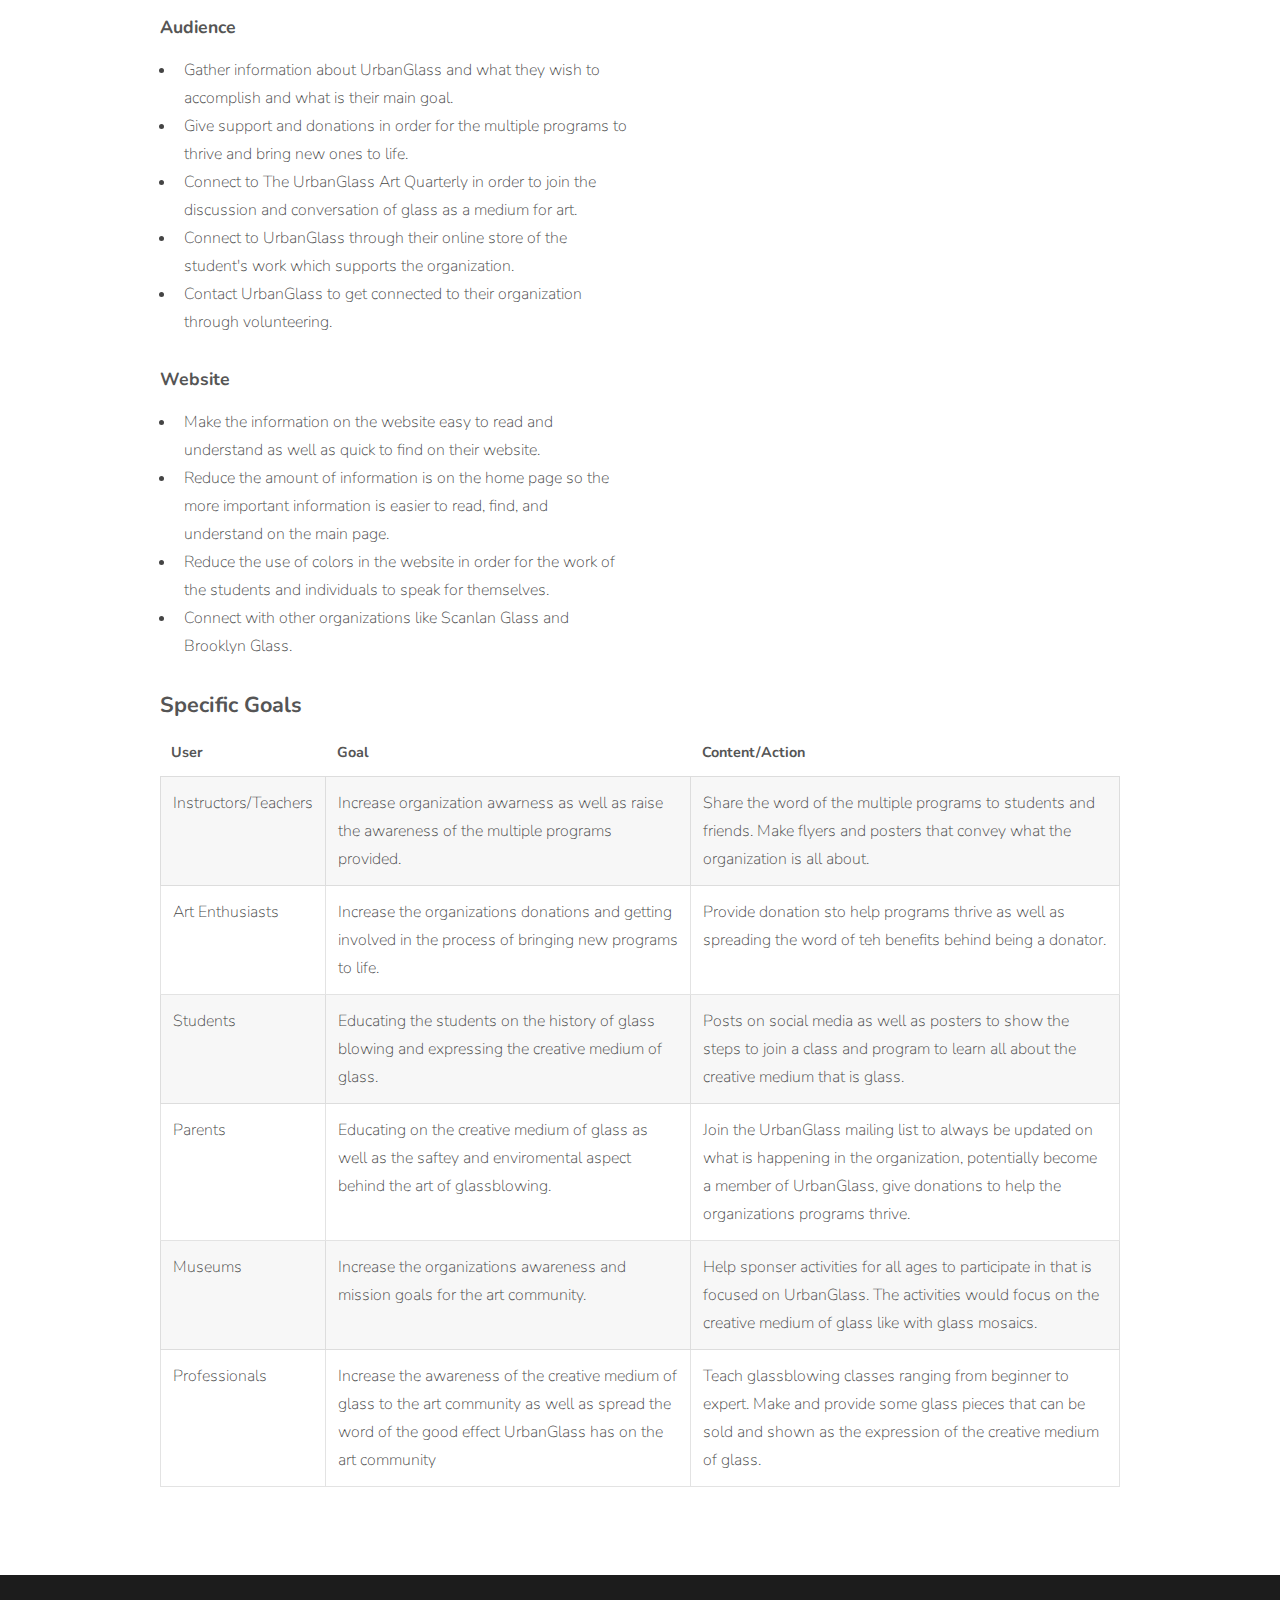
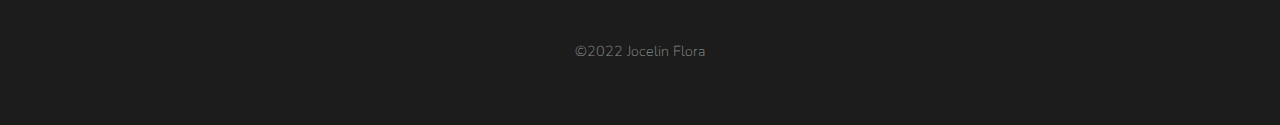
==== commit 900251b4: "change size of photos" ====
--- a/audience-goals.html
+++ b/audience-goals.html
@@ -2,7 +2,7 @@
 <html lang="en">
 
 <head>
-	<title>Process Site Template Files</title>
+	<title>Process Site UrbanGlass</title>
 	<meta charset="utf-8" />
 	<meta name="viewport" content="width=device-width, initial-scale=1" />
 	<link rel="stylesheet" href="assets/css/main.css" />
@@ -28,8 +28,6 @@
 	<nav id="menu">
 		<ul class="links">
 			<li><a href="index.html">Home</a></li>
-			<li><a href="generic-page.html">Generic Page</a></li>
-			<li><a href="elements.html">Useful Elements</a></li>
 			<li><a href="design-challenge.html">Design Challenge</a></li>
 			<li><a href="research.html">Research</a></li>
 			<li><a href="audience-goals.html">Audience and Goals</a></li>
@@ -48,8 +46,8 @@
 
 			<div class="box alt">
 				<div class="row 50% uniform">
-					<div class="4u"><span class="image fit"><img src="./audience/audience.jpg" alt="" /></span></div>
-					<div class="4u"><span class="image fit"><img src="./audience/grouping.jpg" alt="" /></span></div>
+					<div class="6u"><span class="image fit"><img src="./audience/audience.jpg" alt="" /></span></div>
+					<div class="6u"><span class="image fit"><img src="./audience/grouping.jpg" alt="" /></span></div>
 				</div>
 			</div>
 
--- a/assets/css/custom.css
+++ b/assets/css/custom.css
@@ -6,8 +6,8 @@
 /* If you want to add a background image to the home page banner instead of using a solid color.
 Just un comment the #banner rule below. */
 #banner {
- /* background-image: url(../../images/pic01.jpg);*/
-  background-color: rgb(207, 128, 120);
+ /*background-image: url(../../UrbanGlass_Research/urbanglass_blur.jpg);*/
+  background-color: rgb(206, 141, 134);
   background-size: cover;
   color: rgba(255, 255, 255, 0.75);
   text-shadow: 1px 1px 15px #333;
@@ -22,12 +22,12 @@
 You can call the class whatever you want, but in order for it to work, it needs to be
 added to the button in the index html file as well.*/
 #banner .button.redbtn {
-  background-color: rgb(145, 81, 73);
+  background-color: rgb(175, 103, 93);
   box-shadow: none;
 }
 
 #banner .button.redbtn:hover {
-  background-color: rgba(112, 57, 50, 0.25);
+  background-color: rgba(138, 70, 61, 0.25);
 }
 
 
